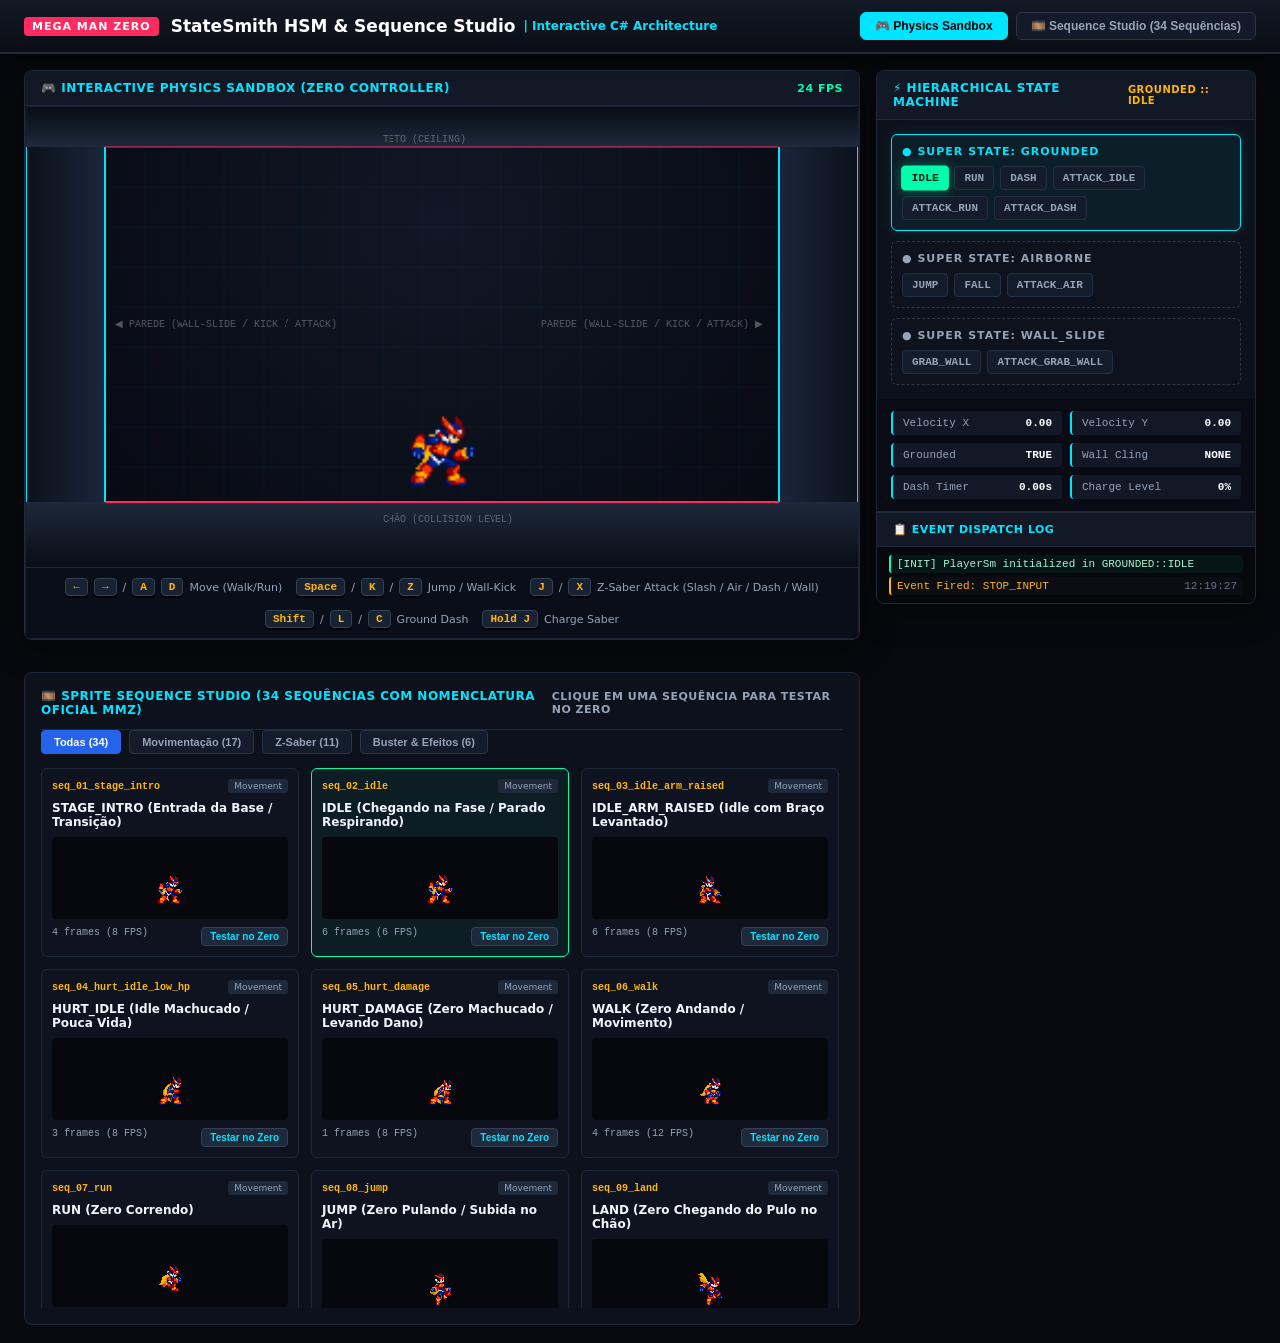
==== index.html @ 2606df0b "feat: setup mega man zero game engine with StateSmith and Docker" ====
<!DOCTYPE html>
<html lang="pt-BR">
<head>
  <meta charset="UTF-8">
  <meta name="viewport" content="width=device-width, initial-scale=1.0">
  <title>Mega Man Zero - HSM State Machine & Sequence Studio</title>
  <style>
    :root {
      --bg-dark: #07090e;
      --panel-bg: rgba(14, 18, 28, 0.95);
      --panel-border: #1e293b;
      --accent-red: #ff2a5f;
      --accent-green: #00ffaa;
      --accent-cyan: #00e5ff;
      --accent-gold: #ffb703;
      --text-main: #f1f5f9;
      --text-muted: #94a3b8;
    }

    * {
      box-sizing: border-box;
      margin: 0;
      padding: 0;
      user-select: none;
    }

    body {
      background: var(--bg-dark);
      color: var(--text-main);
      font-family: 'Segoe UI', system-ui, -apple-system, sans-serif;
      min-height: 100vh;
      display: flex;
      flex-direction: column;
      overflow-x: hidden;
    }

    /* Top Navigation Bar */
    header {
      background: linear-gradient(180deg, #131926 0%, #0a0d14 100%);
      border-bottom: 2px solid #1e293b;
      padding: 12px 24px;
      display: flex;
      justify-content: space-between;
      align-items: center;
      box-shadow: 0 4px 20px rgba(0, 0, 0, 0.6);
      position: sticky;
      top: 0;
      z-index: 100;
    }

    .logo-area {
      display: flex;
      align-items: center;
      gap: 12px;
    }

    .badge-tag {
      background: var(--accent-red);
      color: #fff;
      font-weight: 900;
      font-size: 11px;
      padding: 3px 8px;
      border-radius: 4px;
      letter-spacing: 1px;
      text-transform: uppercase;
    }

    h1 {
      font-size: 17px;
      font-weight: 700;
      color: #fff;
      display: flex;
      align-items: center;
      gap: 8px;
    }

    .sub-title {
      font-size: 12px;
      color: var(--accent-cyan);
    }

    /* Tab Controls */
    .tabs-nav {
      display: flex;
      gap: 8px;
    }

    .tab-btn {
      background: #141a29;
      border: 1px solid #283548;
      color: var(--text-muted);
      padding: 6px 14px;
      border-radius: 6px;
      font-size: 12px;
      font-weight: bold;
      cursor: pointer;
      transition: all 0.2s;
    }

    .tab-btn:hover {
      border-color: var(--accent-cyan);
      color: #fff;
    }

    .tab-btn.active {
      background: var(--accent-cyan);
      color: #000;
      border-color: var(--accent-cyan);
    }

    /* Main Container */
    .container {
      display: grid;
      grid-template-columns: 1fr 380px;
      gap: 16px;
      padding: 16px 24px;
      flex: 1;
      max-width: 1650px;
      margin: 0 auto;
      width: 100%;
    }

    @media (max-width: 1100px) {
      .container {
        grid-template-columns: 1fr;
      }
    }

    /* Panels */
    .panel {
      background: var(--panel-bg);
      border: 1px solid var(--panel-border);
      border-radius: 8px;
      display: flex;
      flex-direction: column;
      overflow: hidden;
      box-shadow: 0 8px 32px rgba(0,0,0,0.35);
    }

    .panel-header {
      background: rgba(22, 28, 44, 0.7);
      border-bottom: 1px solid var(--panel-border);
      padding: 10px 16px;
      font-size: 12px;
      font-weight: 800;
      color: var(--accent-cyan);
      display: flex;
      justify-content: space-between;
      align-items: center;
      text-transform: uppercase;
      letter-spacing: 0.5px;
    }

    /* Game Canvas */
    .canvas-wrapper {
      position: relative;
      background: #05070c;
      border-radius: 6px;
      overflow: hidden;
      border: 1px solid #1a2234;
      display: flex;
      flex-direction: column;
      align-items: center;
    }

    canvas#gameCanvas {
      width: 100%;
      height: 460px;
      background: radial-gradient(circle at 50% 25%, #111726 0%, #05070c 100%);
      image-rendering: pixelated;
      display: block;
      cursor: crosshair;
    }

    /* Controls Bar below canvas */
    .controls-legend {
      background: #0a0e18;
      border-top: 1px solid var(--panel-border);
      padding: 10px 16px;
      width: 100%;
      display: flex;
      flex-wrap: wrap;
      gap: 14px;
      justify-content: center;
      font-size: 11px;
    }

    .key-hint {
      display: flex;
      align-items: center;
      gap: 6px;
      color: var(--text-muted);
    }

    kbd {
      background: #192233;
      color: var(--accent-gold);
      border: 1px solid #334155;
      padding: 2px 7px;
      border-radius: 4px;
      font-family: monospace;
      font-weight: bold;
      font-size: 11px;
      box-shadow: 0 2px 0 #000;
    }

    /* State Machine Hierarchy Display */
    .hsm-tree {
      padding: 14px;
      display: flex;
      flex-direction: column;
      gap: 10px;
    }

    .super-state-box {
      border: 1px dashed #2d3748;
      border-radius: 6px;
      padding: 10px;
      background: rgba(15, 20, 32, 0.4);
      position: relative;
      transition: all 0.2s ease;
    }

    .super-state-box.active {
      border: 1px solid var(--accent-cyan);
      background: rgba(0, 229, 255, 0.06);
      box-shadow: 0 0 15px rgba(0, 229, 255, 0.12);
    }

    .super-state-title {
      font-size: 11px;
      font-weight: 800;
      color: var(--text-muted);
      letter-spacing: 1px;
      margin-bottom: 8px;
      display: flex;
      align-items: center;
      gap: 6px;
    }

    .super-state-box.active .super-state-title {
      color: var(--accent-cyan);
    }

    .sub-states-grid {
      display: flex;
      flex-wrap: wrap;
      gap: 6px;
    }

    .state-pill {
      background: #141c2b;
      border: 1px solid #233044;
      color: #94a3b8;
      padding: 5px 9px;
      border-radius: 4px;
      font-size: 11px;
      font-family: monospace;
      font-weight: bold;
      transition: all 0.15s ease;
      cursor: pointer;
    }

    .state-pill:hover {
      border-color: #3b82f6;
      color: #fff;
    }

    .state-pill.active {
      background: var(--accent-green);
      color: #032014;
      border-color: var(--accent-green);
      box-shadow: 0 0 10px rgba(0, 255, 170, 0.4);
      transform: scale(1.04);
    }

    /* Diagnostics & Stats */
    .stats-grid {
      display: grid;
      grid-template-columns: repeat(2, 1fr);
      gap: 8px;
      padding: 12px 14px;
      background: #090c14;
      border-bottom: 1px solid var(--panel-border);
      font-family: monospace;
      font-size: 11px;
    }

    .stat-item {
      display: flex;
      justify-content: space-between;
      background: #121826;
      padding: 6px 10px;
      border-radius: 4px;
      border-left: 2px solid var(--accent-cyan);
    }

    .stat-label {
      color: var(--text-muted);
    }

    .stat-val {
      color: #fff;
      font-weight: bold;
    }

    /* Event Dispatch Log */
    .event-log {
      flex: 1;
      height: 180px;
      overflow-y: auto;
      padding: 8px 12px;
      font-family: monospace;
      font-size: 11px;
      background: #06080e;
      display: flex;
      flex-direction: column-reverse;
      gap: 4px;
    }

    .log-entry {
      padding: 3px 6px;
      border-radius: 3px;
      background: rgba(255, 255, 255, 0.02);
      display: flex;
      justify-content: space-between;
    }

    .log-entry.event-fired {
      border-left: 2px solid var(--accent-gold);
      color: var(--accent-gold);
    }

    .log-entry.state-trans {
      border-left: 2px solid var(--accent-green);
      color: #a7f3d0;
      background: rgba(0, 255, 170, 0.05);
    }

    /* Sequence Studio Section */
    .sequence-studio {
      margin-top: 16px;
      background: var(--panel-bg);
      border: 1px solid var(--panel-border);
      border-radius: 8px;
      padding: 16px;
    }

    .studio-filter-bar {
      display: flex;
      gap: 8px;
      margin-bottom: 14px;
      flex-wrap: wrap;
    }

    .filter-btn {
      background: #141c2c;
      border: 1px solid #26354a;
      color: var(--text-muted);
      padding: 5px 12px;
      border-radius: 4px;
      font-size: 11px;
      cursor: pointer;
      font-weight: bold;
    }

    .filter-btn.active, .filter-btn:hover {
      background: #2563eb;
      color: #fff;
      border-color: #2563eb;
    }

    .sequences-grid {
      display: grid;
      grid-template-columns: repeat(auto-fill, minmax(250px, 1fr));
      gap: 12px;
      max-height: 540px;
      overflow-y: auto;
      padding-right: 4px;
    }

    .seq-card {
      background: #0e131f;
      border: 1px solid #1e283b;
      border-radius: 6px;
      padding: 10px;
      display: flex;
      flex-direction: column;
      gap: 8px;
      transition: all 0.2s;
      cursor: pointer;
    }

    .seq-card:hover {
      border-color: var(--accent-cyan);
      box-shadow: 0 4px 16px rgba(0, 229, 255, 0.15);
      transform: translateY(-2px);
    }

    .seq-card.active-preview {
      border-color: var(--accent-green);
      background: rgba(0, 255, 170, 0.05);
    }

    .seq-header {
      display: flex;
      justify-content: space-between;
      align-items: center;
    }

    .seq-id {
      font-family: monospace;
      font-size: 10px;
      color: var(--accent-gold);
      font-weight: bold;
    }

    .seq-cat {
      font-size: 9px;
      padding: 2px 6px;
      border-radius: 3px;
      background: #1e293b;
      color: var(--text-muted);
    }

    .seq-title {
      font-size: 12px;
      font-weight: bold;
      color: var(--text-main);
    }

    .seq-preview-row {
      display: flex;
      align-items: center;
      justify-content: center;
      background: #06080e;
      border-radius: 4px;
      padding: 6px;
      min-height: 80px;
    }

    .seq-preview-row img {
      image-rendering: pixelated;
      max-height: 70px;
      object-fit: contain;
    }

    .seq-footer {
      display: flex;
      justify-content: space-between;
      font-size: 10px;
      color: var(--text-muted);
      font-family: monospace;
    }

    .btn-test-seq {
      background: #1e293b;
      color: var(--accent-cyan);
      border: 1px solid #334155;
      padding: 3px 8px;
      border-radius: 4px;
      font-size: 10px;
      font-weight: bold;
      cursor: pointer;
      transition: all 0.15s;
    }

    .btn-test-seq:hover {
      background: var(--accent-cyan);
      color: #000;
    }
  </style>
</head>
<body>

  <!-- Top Navigation -->
  <header>
    <div class="logo-area">
      <span class="badge-tag">Mega Man Zero</span>
      <h1>StateSmith HSM & Sequence Studio <span class="sub-title">| Interactive C# Architecture</span></h1>
    </div>
    <div class="tabs-nav">
      <button class="tab-btn active" id="btnTabSandbox" onclick="switchView('sandbox')">🎮 Physics Sandbox</button>
      <button class="tab-btn" id="btnTabStudio" onclick="switchView('studio')">🎞️ Sequence Studio (34 Sequências)</button>
    </div>
  </header>

  <!-- Main Content Container -->
  <div class="container">

    <!-- Left Column: Interactive Sandbox & Visual Game Canvas -->
    <div style="display:flex; flex-direction:column; gap:16px;">
      
      <div class="panel" id="panelSandbox">
        <div class="panel-header">
          <span>🎮 Interactive Physics Sandbox (Zero Controller)</span>
          <span style="font-size:11px; color:var(--accent-green);" id="fpsDisplay">60 FPS</span>
        </div>

        <div class="canvas-wrapper">
          <canvas id="gameCanvas" width="840" height="460"></canvas>
          <div class="controls-legend">
            <div class="key-hint"><kbd>←</kbd> <kbd>→</kbd> / <kbd>A</kbd> <kbd>D</kbd> Move (Walk/Run)</div>
            <div class="key-hint"><kbd>Space</kbd> / <kbd>K</kbd> / <kbd>Z</kbd> Jump / Wall-Kick</div>
            <div class="key-hint"><kbd>J</kbd> / <kbd>X</kbd> Z-Saber Attack (Slash / Air / Dash / Wall)</div>
            <div class="key-hint"><kbd>Shift</kbd> / <kbd>L</kbd> / <kbd>C</kbd> Ground Dash</div>
            <div class="key-hint"><kbd>Hold J</kbd> Charge Saber</div>
          </div>
        </div>
      </div>

      <!-- Sequence Studio: Full catalog of all 34 extracted sequences -->
      <div class="sequence-studio" id="panelStudio">
        <div class="panel-header" style="background:none; padding:0 0 12px 0;">
          <span>🎞️ Sprite Sequence Studio (34 Sequências com Nomenclatura Oficial MMZ)</span>
          <span style="font-size:11px; color:var(--text-muted);">Clique em uma sequência para testar no Zero</span>
        </div>

        <!-- Category Filters -->
        <div class="studio-filter-bar">
          <button class="filter-btn active" onclick="filterSequences('all')">Todas (34)</button>
          <button class="filter-btn" onclick="filterSequences('Movement')">Movimentação (17)</button>
          <button class="filter-btn" onclick="filterSequences('Combat (Saber)')">Z-Saber (11)</button>
          <button class="filter-btn" onclick="filterSequences('Buster & Effects')">Buster & Efeitos (6)</button>
        </div>

        <!-- Sequences Grid -->
        <div class="sequences-grid" id="sequencesGrid">
          <!-- Populated by JavaScript -->
        </div>
      </div>

    </div>

    <!-- Right Column: State Machine Tree, Event Triggers & Diagnostics -->
    <div style="display:flex; flex-direction:column; gap:16px;">
      
      <!-- HSM Hierarchy Viewer -->
      <div class="panel">
        <div class="panel-header">
          <span>⚡ Hierarchical State Machine</span>
          <span style="font-size:10px; color:var(--accent-gold);" id="currentStateTag">GROUNDED :: IDLE</span>
        </div>

        <div class="hsm-tree">

          <!-- GROUNDED Super State -->
          <div class="super-state-box active" id="super_GROUNDED">
            <div class="super-state-title">
              <span>● SUPER STATE: GROUNDED</span>
            </div>
            <div class="sub-states-grid">
              <div class="state-pill active" id="state_IDLE">IDLE</div>
              <div class="state-pill" id="state_RUN">RUN</div>
              <div class="state-pill" id="state_DASH">DASH</div>
              <div class="state-pill" id="state_ATTACK_IDLE">ATTACK_IDLE</div>
              <div class="state-pill" id="state_ATTACK_RUN">ATTACK_RUN</div>
              <div class="state-pill" id="state_ATTACK_DASH">ATTACK_DASH</div>
            </div>
          </div>

          <!-- AIRBORNE Super State -->
          <div class="super-state-box" id="super_AIRBORNE">
            <div class="super-state-title">
              <span>● SUPER STATE: AIRBORNE</span>
            </div>
            <div class="sub-states-grid">
              <div class="state-pill" id="state_JUMP">JUMP</div>
              <div class="state-pill" id="state_FALL">FALL</div>
              <div class="state-pill" id="state_ATTACK_AIR">ATTACK_AIR</div>
            </div>
          </div>

          <!-- WALL_SLIDE Super State -->
          <div class="super-state-box" id="super_WALL_SLIDE">
            <div class="super-state-title">
              <span>● SUPER STATE: WALL_SLIDE</span>
            </div>
            <div class="sub-states-grid">
              <div class="state-pill" id="state_GRAB_WALL">GRAB_WALL</div>
              <div class="state-pill" id="state_ATTACK_GRAB_WALL">ATTACK_GRAB_WALL</div>
            </div>
          </div>

        </div>

        <!-- Real-time Variables / Stats -->
        <div class="stats-grid">
          <div class="stat-item">
            <span class="stat-label">Velocity X</span>
            <span class="stat-val" id="stat_vx">0.00</span>
          </div>
          <div class="stat-item">
            <span class="stat-label">Velocity Y</span>
            <span class="stat-val" id="stat_vy">0.00</span>
          </div>
          <div class="stat-item">
            <span class="stat-label">Grounded</span>
            <span class="stat-val" id="stat_ground">TRUE</span>
          </div>
          <div class="stat-item">
            <span class="stat-label">Wall Cling</span>
            <span class="stat-val" id="stat_wall">NONE</span>
          </div>
          <div class="stat-item">
            <span class="stat-label">Dash Timer</span>
            <span class="stat-val" id="stat_dash">0.0s</span>
          </div>
          <div class="stat-item">
            <span class="stat-label">Charge Level</span>
            <span class="stat-val" id="stat_charge">0%</span>
          </div>
        </div>

        <!-- Event Log -->
        <div class="panel-header" style="border-top:1px solid var(--panel-border); font-size:11px;">
          <span>📋 Event Dispatch Log</span>
        </div>
        <div class="event-log" id="eventLog">
          <div class="log-entry state-trans"><span>[INIT] PlayerSm initialized in GROUNDED::IDLE</span></div>
        </div>

      </div>

    </div>

  </div>

  <script>
    /* =========================================================================
       Master Animation Catalog
       ========================================================================= */
    const SPRITE_CATALOG = [
      {"id": "seq_01_stage_intro", "cat": "Movement", "label": "STAGE_INTRO (Entrada da Base / Transição)", "fps": 8, "loop": false, "gif": "sprites_extracted/seq_01_stage_intro/animation.gif", "frames": ["sprites_extracted/seq_01_stage_intro/frame_00.png", "sprites_extracted/seq_01_stage_intro/frame_01.png", "sprites_extracted/seq_01_stage_intro/frame_02.png", "sprites_extracted/seq_01_stage_intro/frame_03.png"]},
      {"id": "seq_02_idle", "cat": "Movement", "label": "IDLE (Chegando na Fase / Parado Respirando)", "fps": 6, "loop": true, "gif": "sprites_extracted/seq_02_idle/animation.gif", "frames": ["sprites_extracted/seq_02_idle/frame_00.png", "sprites_extracted/seq_02_idle/frame_01.png", "sprites_extracted/seq_02_idle/frame_02.png", "sprites_extracted/seq_02_idle/frame_03.png", "sprites_extracted/seq_02_idle/frame_04.png", "sprites_extracted/seq_02_idle/frame_05.png"]},
      {"id": "seq_03_idle_arm_raised", "cat": "Movement", "label": "IDLE_ARM_RAISED (Idle com Braço Levantado)", "fps": 8, "loop": true, "gif": "sprites_extracted/seq_03_idle_arm_raised/animation.gif", "frames": ["sprites_extracted/seq_03_idle_arm_raised/frame_00.png", "sprites_extracted/seq_03_idle_arm_raised/frame_01.png", "sprites_extracted/seq_03_idle_arm_raised/frame_02.png", "sprites_extracted/seq_03_idle_arm_raised/frame_03.png", "sprites_extracted/seq_03_idle_arm_raised/frame_04.png", "sprites_extracted/seq_03_idle_arm_raised/frame_05.png"]},
      {"id": "seq_04_hurt_idle_low_hp", "cat": "Movement", "label": "HURT_IDLE (Idle Machucado / Pouca Vida)", "fps": 8, "loop": true, "gif": "sprites_extracted/seq_04_hurt_idle_low_hp/animation.gif", "frames": ["sprites_extracted/seq_04_hurt_idle_low_hp/frame_00.png", "sprites_extracted/seq_04_hurt_idle_low_hp/frame_01.png", "sprites_extracted/seq_04_hurt_idle_low_hp/frame_02.png"]},
      {"id": "seq_05_hurt_damage", "cat": "Movement", "label": "HURT_DAMAGE (Zero Machucado / Levando Dano)", "fps": 8, "loop": false, "gif": "sprites_extracted/seq_05_hurt_damage/animation.gif", "frames": ["sprites_extracted/seq_05_hurt_damage/frame_00.png"]},
      {"id": "seq_06_walk", "cat": "Movement", "label": "WALK (Zero Andando / Movimento)", "fps": 12, "loop": true, "gif": "sprites_extracted/seq_06_walk/animation.gif", "frames": ["sprites_extracted/seq_06_walk/frame_00.png", "sprites_extracted/seq_06_walk/frame_01.png", "sprites_extracted/seq_06_walk/frame_02.png", "sprites_extracted/seq_06_walk/frame_03.png"]},
      {"id": "seq_07_run", "cat": "Movement", "label": "RUN (Zero Correndo)", "fps": 14, "loop": true, "gif": "sprites_extracted/seq_07_run/animation.gif", "frames": ["sprites_extracted/seq_07_run/frame_00.png", "sprites_extracted/seq_07_run/frame_01.png", "sprites_extracted/seq_07_run/frame_02.png", "sprites_extracted/seq_07_run/frame_03.png", "sprites_extracted/seq_07_run/frame_04.png"]},
      {"id": "seq_08_jump", "cat": "Movement", "label": "JUMP (Zero Pulando / Subida no Ar)", "fps": 10, "loop": false, "gif": "sprites_extracted/seq_08_jump/animation.gif", "frames": ["sprites_extracted/seq_08_jump/frame_00.png", "sprites_extracted/seq_08_jump/frame_01.png", "sprites_extracted/seq_08_jump/frame_02.png", "sprites_extracted/seq_08_jump/frame_03.png", "sprites_extracted/seq_08_jump/frame_04.png"]},
      {"id": "seq_09_land", "cat": "Movement", "label": "LAND (Zero Chegando do Pulo no Chão)", "fps": 12, "loop": false, "gif": "sprites_extracted/seq_09_land/animation.gif", "frames": ["sprites_extracted/seq_09_land/frame_00.png", "sprites_extracted/seq_09_land/frame_01.png", "sprites_extracted/seq_09_land/frame_02.png", "sprites_extracted/seq_09_land/frame_03.png", "sprites_extracted/seq_09_land/frame_04.png", "sprites_extracted/seq_09_land/frame_05.png"]},
      {"id": "seq_10_jump_somersault", "cat": "Movement", "label": "JUMP_SOMERSAULT (Pulo Agachando no Final)", "fps": 10, "loop": false, "gif": "sprites_extracted/seq_10_jump_somersault/animation.gif", "frames": ["sprites_extracted/seq_10_jump_somersault/frame_00.png", "sprites_extracted/seq_10_jump_somersault/frame_01.png", "sprites_extracted/seq_10_jump_somersault/frame_02.png", "sprites_extracted/seq_10_jump_somersault/frame_03.png", "sprites_extracted/seq_10_jump_somersault/frame_04.png"]},
      {"id": "seq_11_dash", "cat": "Movement", "label": "DASH (Arrancada / Dash Terrestre)", "fps": 16, "loop": true, "gif": "sprites_extracted/seq_11_dash/animation.gif", "frames": ["sprites_extracted/seq_11_dash/frame_00.png", "sprites_extracted/seq_11_dash/frame_01.png", "sprites_extracted/seq_11_dash/frame_02.png", "sprites_extracted/seq_11_dash/frame_03.png", "sprites_extracted/seq_11_dash/frame_04.png"]},
      {"id": "seq_12_wall_grab_slide", "cat": "Movement", "label": "WALL_GRAB_SLIDE (Deslizando na Parede)", "fps": 10, "loop": true, "gif": "sprites_extracted/seq_12_wall_grab_slide/animation.gif", "frames": ["sprites_extracted/seq_12_wall_grab_slide/frame_00.png", "sprites_extracted/seq_12_wall_grab_slide/frame_01.png", "sprites_extracted/seq_12_wall_grab_slide/frame_02.png", "sprites_extracted/seq_12_wall_grab_slide/frame_03.png", "sprites_extracted/seq_12_wall_grab_slide/frame_04.png"]},
      {"id": "seq_13_wall_slide_floor_contact", "cat": "Movement", "label": "WALL_CONTACT_FLOOR (Fim do Deslize Tocando Chão)", "fps": 10, "loop": false, "gif": "sprites_extracted/seq_13_wall_slide_floor_contact/animation.gif", "frames": ["sprites_extracted/seq_13_wall_slide_floor_contact/frame_00.png", "sprites_extracted/seq_13_wall_slide_floor_contact/frame_01.png", "sprites_extracted/seq_13_wall_slide_floor_contact/frame_02.png"]},
      {"id": "seq_14_wall_kick_jump", "cat": "Movement", "label": "WALL_KICK_JUMP (Pulo Saindo da Parede)", "fps": 12, "loop": false, "gif": "sprites_extracted/seq_14_wall_kick_jump/animation.gif", "frames": ["sprites_extracted/seq_14_wall_kick_jump/frame_00.png", "sprites_extracted/seq_14_wall_kick_jump/frame_01.png", "sprites_extracted/seq_14_wall_kick_jump/frame_02.png", "sprites_extracted/seq_14_wall_kick_jump/frame_03.png", "sprites_extracted/seq_14_wall_kick_jump/frame_04.png"]},
      {"id": "seq_15_ladder_climb", "cat": "Movement", "label": "LADDER_CLIMB (Subindo Escada / Idle Escada)", "fps": 10, "loop": true, "gif": "sprites_extracted/seq_15_ladder_climb/animation.gif", "frames": ["sprites_extracted/seq_15_ladder_climb/frame_00.png", "sprites_extracted/seq_15_ladder_climb/frame_01.png", "sprites_extracted/seq_15_ladder_climb/frame_02.png", "sprites_extracted/seq_15_ladder_climb/frame_03.png", "sprites_extracted/seq_15_ladder_climb/frame_04.png", "sprites_extracted/seq_15_ladder_climb/frame_05.png", "sprites_extracted/seq_15_ladder_climb/frame_06.png", "sprites_extracted/seq_15_ladder_climb/frame_07.png", "sprites_extracted/seq_15_ladder_climb/frame_08.png"]},
      {"id": "seq_16_hang_ceiling_one_hand", "cat": "Movement", "label": "HANG_CEILING (Pendurado por uma das Mãos)", "fps": 10, "loop": true, "gif": "sprites_extracted/seq_16_hang_ceiling_one_hand/animation.gif", "frames": ["sprites_extracted/seq_16_hang_ceiling_one_hand/frame_00.png", "sprites_extracted/seq_16_hang_ceiling_one_hand/frame_01.png", "sprites_extracted/seq_16_hang_ceiling_one_hand/frame_02.png", "sprites_extracted/seq_16_hang_ceiling_one_hand/frame_03.png"]},

      {"id": "seq_17_saber_slash_1", "cat": "Combat (Saber)", "label": "SABER_SLASH_1 (Golpe Simples de Sabre 1)", "fps": 16, "loop": false, "gif": "sprites_extracted/seq_17_saber_slash_1/animation.gif", "frames": ["sprites_extracted/seq_17_saber_slash_1/frame_00.png", "sprites_extracted/seq_17_saber_slash_1/frame_01.png", "sprites_extracted/seq_17_saber_slash_1/frame_02.png", "sprites_extracted/seq_17_saber_slash_1/frame_03.png"]},
      {"id": "seq_18_saber_slash_2", "cat": "Combat (Saber)", "label": "SABER_SLASH_2 (Golpe Simples de Sabre 2)", "fps": 16, "loop": false, "gif": "sprites_extracted/seq_18_saber_slash_2/animation.gif", "frames": ["sprites_extracted/seq_18_saber_slash_2/frame_00.png", "sprites_extracted/seq_18_saber_slash_2/frame_01.png", "sprites_extracted/seq_18_saber_slash_2/frame_02.png", "sprites_extracted/seq_18_saber_slash_2/frame_03.png", "sprites_extracted/seq_18_saber_slash_2/frame_04.png"]},
      {"id": "seq_19_saber_slash_moving_step", "cat": "Combat (Saber)", "label": "SABER_SLASH_STEP (Golpe de Sabre Avançando)", "fps": 18, "loop": false, "gif": "sprites_extracted/seq_19_saber_slash_moving_step/animation.gif", "frames": ["sprites_extracted/seq_19_saber_slash_moving_step/frame_00.png", "sprites_extracted/seq_19_saber_slash_moving_step/frame_01.png", "sprites_extracted/seq_19_saber_slash_moving_step/frame_02.png", "sprites_extracted/seq_19_saber_slash_moving_step/frame_03.png", "sprites_extracted/seq_19_saber_slash_moving_step/frame_04.png", "sprites_extracted/seq_19_saber_slash_moving_step/frame_05.png", "sprites_extracted/seq_19_saber_slash_moving_step/frame_06.png", "sprites_extracted/seq_19_saber_slash_moving_step/frame_07.png"]},
      {"id": "seq_20_saber_slash_heavy", "cat": "Combat (Saber)", "label": "SABER_SLASH_HEAVY (Slash Comum em Pé)", "fps": 16, "loop": false, "gif": "sprites_extracted/seq_20_saber_slash_heavy/animation.gif", "frames": ["sprites_extracted/seq_20_saber_slash_heavy/frame_00.png", "sprites_extracted/seq_20_saber_slash_heavy/frame_01.png", "sprites_extracted/seq_20_saber_slash_heavy/frame_02.png", "sprites_extracted/seq_20_saber_slash_heavy/frame_03.png", "sprites_extracted/seq_20_saber_slash_heavy/frame_04.png", "sprites_extracted/seq_20_saber_slash_heavy/frame_05.png"]},
      {"id": "seq_21_saber_slash_link", "cat": "Combat (Saber)", "label": "SABER_SLASH_LINK (Slash de Concatenação)", "fps": 16, "loop": false, "gif": "sprites_extracted/seq_21_saber_slash_link/animation.gif", "frames": ["sprites_extracted/seq_21_saber_slash_link/frame_00.png", "sprites_extracted/seq_21_saber_slash_link/frame_01.png", "sprites_extracted/seq_21_saber_slash_link/frame_02.png", "sprites_extracted/seq_21_saber_slash_link/frame_03.png", "sprites_extracted/seq_21_saber_slash_link/frame_04.png"]},
      {"id": "seq_22_run_forward", "cat": "Movement", "label": "RUN_FORWARD (Apenas Correndo Frente)", "fps": 14, "loop": true, "gif": "sprites_extracted/seq_22_run_forward/animation.gif", "frames": ["sprites_extracted/seq_22_run_forward/frame_00.png", "sprites_extracted/seq_22_run_forward/frame_01.png", "sprites_extracted/seq_22_run_forward/frame_02.png", "sprites_extracted/seq_22_run_forward/frame_03.png", "sprites_extracted/seq_22_run_forward/frame_04.png", "sprites_extracted/seq_22_run_forward/frame_05.png", "sprites_extracted/seq_22_run_forward/frame_06.png", "sprites_extracted/seq_22_run_forward/frame_07.png"]},
      {"id": "seq_23_run_arm_raised", "cat": "Movement", "label": "RUN_ARM_RAISED (Correndo com Braço Levantado)", "fps": 14, "loop": true, "gif": "sprites_extracted/seq_23_run_arm_raised/animation.gif", "frames": ["sprites_extracted/seq_23_run_arm_raised/frame_00.png", "sprites_extracted/seq_23_run_arm_raised/frame_01.png", "sprites_extracted/seq_23_run_arm_raised/frame_02.png", "sprites_extracted/seq_23_run_arm_raised/frame_03.png", "sprites_extracted/seq_23_run_arm_raised/frame_04.png", "sprites_extracted/seq_23_run_arm_raised/frame_05.png", "sprites_extracted/seq_23_run_arm_raised/frame_06.png", "sprites_extracted/seq_23_run_arm_raised/frame_07.png"]},
      {"id": "seq_24_saber_blade_fx", "cat": "Combat (Saber)", "label": "SABER_BLADE_FX (Lâmina / Efeito do Sabre)", "fps": 16, "loop": false, "gif": "sprites_extracted/seq_24_saber_blade_fx/animation.gif", "frames": ["sprites_extracted/seq_24_saber_blade_fx/frame_00.png", "sprites_extracted/seq_24_saber_blade_fx/frame_01.png", "sprites_extracted/seq_24_saber_blade_fx/frame_02.png", "sprites_extracted/seq_24_saber_blade_fx/frame_03.png", "sprites_extracted/seq_24_saber_blade_fx/frame_04.png"]},
      {"id": "seq_25_attack_walk_slash", "cat": "Combat (Saber)", "label": "ATTACK_WALK_SLASH (Ataque Simples Andando)", "fps": 16, "loop": false, "gif": "sprites_extracted/seq_25_attack_walk_slash/animation.gif", "frames": ["sprites_extracted/seq_25_attack_walk_slash/frame_00.png", "sprites_extracted/seq_25_attack_walk_slash/frame_01.png", "sprites_extracted/seq_25_attack_walk_slash/frame_02.png", "sprites_extracted/seq_25_attack_walk_slash/frame_03.png", "sprites_extracted/seq_25_attack_walk_slash/frame_04.png", "sprites_extracted/seq_25_attack_walk_slash/frame_05.png", "sprites_extracted/seq_25_attack_walk_slash/frame_06.png"]},
      {"id": "seq_26_attack_air_jump_slash", "cat": "Combat (Saber)", "label": "ATTACK_AIR_SLASH (Ataque no Ar / Pular e Atacar)", "fps": 16, "loop": false, "gif": "sprites_extracted/seq_26_attack_air_jump_slash/animation.gif", "frames": ["sprites_extracted/seq_26_attack_air_jump_slash/frame_00.png", "sprites_extracted/seq_26_attack_air_jump_slash/frame_01.png", "sprites_extracted/seq_26_attack_air_jump_slash/frame_02.png", "sprites_extracted/seq_26_attack_air_jump_slash/frame_03.png", "sprites_extracted/seq_26_attack_air_jump_slash/frame_04.png", "sprites_extracted/seq_26_attack_air_jump_slash/frame_05.png", "sprites_extracted/seq_26_attack_air_jump_slash/frame_06.png", "sprites_extracted/seq_26_attack_air_jump_slash/frame_07.png", "sprites_extracted/seq_26_attack_air_jump_slash/frame_08.png"]},
      {"id": "seq_27_attack_dash_slash", "cat": "Combat (Saber)", "label": "ATTACK_DASH_SLASH (Ataque ao dar Dash / Dash Slash)", "fps": 16, "loop": false, "gif": "sprites_extracted/seq_27_attack_dash_slash/animation.gif", "frames": ["sprites_extracted/seq_27_attack_dash_slash/frame_00.png", "sprites_extracted/seq_27_attack_dash_slash/frame_01.png", "sprites_extracted/seq_27_attack_dash_slash/frame_02.png", "sprites_extracted/seq_27_attack_dash_slash/frame_03.png", "sprites_extracted/seq_27_attack_dash_slash/frame_04.png", "sprites_extracted/seq_27_attack_dash_slash/frame_05.png", "sprites_extracted/seq_27_attack_dash_slash/frame_06.png"]},
      {"id": "seq_28_hang_charge_slash", "cat": "Combat (Saber)", "label": "HANG_CHARGE_SLASH (Pendurado Soltando Slash Carregado)", "fps": 18, "loop": false, "gif": "sprites_extracted/seq_28_hang_charge_slash/animation.gif", "frames": ["sprites_extracted/seq_28_hang_charge_slash/frame_00.png", "sprites_extracted/seq_28_hang_charge_slash/frame_01.png", "sprites_extracted/seq_28_hang_charge_slash/frame_02.png", "sprites_extracted/seq_28_hang_charge_slash/frame_03.png", "sprites_extracted/seq_28_hang_charge_slash/frame_04.png", "sprites_extracted/seq_28_hang_charge_slash/frame_05.png", "sprites_extracted/seq_28_hang_charge_slash/frame_06.png", "sprites_extracted/seq_28_hang_charge_slash/frame_07.png", "sprites_extracted/seq_28_hang_charge_slash/frame_08.png"]},

      {"id": "seq_29_buster_shoot_stand", "cat": "Buster & Effects", "label": "BUSTER_SHOOT_STAND (Disparando Buster Parado)", "fps": 12, "loop": false, "gif": "sprites_extracted/seq_29_buster_shoot_stand/animation.gif", "frames": ["sprites_extracted/seq_29_buster_shoot_stand/frame_00.png", "sprites_extracted/seq_29_buster_shoot_stand/frame_01.png", "sprites_extracted/seq_29_buster_shoot_stand/frame_02.png"]},
      {"id": "seq_30_buster_shoot_rapid", "cat": "Buster & Effects", "label": "BUSTER_SHOOT_RAPID (Disparo Buster Rápido Parado)", "fps": 12, "loop": false, "gif": "sprites_extracted/seq_30_buster_shoot_rapid/animation.gif", "frames": ["sprites_extracted/seq_30_buster_shoot_rapid/frame_00.png", "sprites_extracted/seq_30_buster_shoot_rapid/frame_01.png", "sprites_extracted/seq_30_buster_shoot_rapid/frame_02.png"]},
      {"id": "seq_31_buster_charge_and_shoot", "cat": "Buster & Effects", "label": "BUSTER_CHARGE_SHOOT (Carregando Tiro e Disparando)", "fps": 14, "loop": false, "gif": "sprites_extracted/seq_31_buster_charge_and_shoot/animation.gif", "frames": ["sprites_extracted/seq_31_buster_charge_and_shoot/frame_00.png", "sprites_extracted/seq_31_buster_charge_and_shoot/frame_01.png", "sprites_extracted/seq_31_buster_charge_and_shoot/frame_02.png", "sprites_extracted/seq_31_buster_charge_and_shoot/frame_03.png", "sprites_extracted/seq_31_buster_charge_and_shoot/frame_04.png"]},
      {"id": "seq_32_buster_shoot_aim", "cat": "Buster & Effects", "label": "BUSTER_SHOOT_AIM (Disparando Buster Mirando)", "fps": 12, "loop": false, "gif": "sprites_extracted/seq_32_buster_shoot_aim/animation.gif", "frames": ["sprites_extracted/seq_32_buster_shoot_aim/frame_00.png", "sprites_extracted/seq_32_buster_shoot_aim/frame_01.png", "sprites_extracted/seq_32_buster_shoot_aim/frame_02.png", "sprites_extracted/seq_32_buster_shoot_aim/frame_03.png", "sprites_extracted/seq_32_buster_shoot_aim/frame_04.png"]},
      {"id": "seq_33_run_and_shoot_buster", "cat": "Buster & Effects", "label": "RUN_AND_SHOOT (Correndo e Atirando com Buster)", "fps": 14, "loop": true, "gif": "sprites_extracted/seq_33_run_and_shoot_buster/animation.gif", "frames": ["sprites_extracted/seq_33_run_and_shoot_buster/frame_00.png", "sprites_extracted/seq_33_run_and_shoot_buster/frame_01.png", "sprites_extracted/seq_33_run_and_shoot_buster/frame_02.png", "sprites_extracted/seq_33_run_and_shoot_buster/frame_03.png", "sprites_extracted/seq_33_run_and_shoot_buster/frame_04.png", "sprites_extracted/seq_33_run_and_shoot_buster/frame_05.png", "sprites_extracted/seq_33_run_and_shoot_buster/frame_06.png", "sprites_extracted/seq_33_run_and_shoot_buster/frame_07.png"]},
      {"id": "seq_34_run_aim_buster", "cat": "Buster & Effects", "label": "RUN_AIM_BUSTER (Correndo com Buster Apontado)", "fps": 14, "loop": true, "gif": "sprites_extracted/seq_34_run_aim_buster/animation.gif", "frames": ["sprites_extracted/seq_34_run_aim_buster/frame_00.png", "sprites_extracted/seq_34_run_aim_buster/frame_01.png", "sprites_extracted/seq_34_run_aim_buster/frame_02.png", "sprites_extracted/seq_34_run_aim_buster/frame_03.png", "sprites_extracted/seq_34_run_aim_buster/frame_04.png", "sprites_extracted/seq_34_run_aim_buster/frame_05.png", "sprites_extracted/seq_34_run_aim_buster/frame_06.png", "sprites_extracted/seq_34_run_aim_buster/frame_07.png"]}
    ];

    // Preload loaded frame images
    const loadedImages = {};
    function preloadAllImages() {
      SPRITE_CATALOG.forEach(seq => {
        seq.frames.forEach(path => {
          if (!loadedImages[path]) {
            const imgObj = new Image();
            imgObj.src = path;
            loadedImages[path] = imgObj;
          }
        });
      });
    }
    preloadAllImages();

    // Mapping State Machine States to Sequences (100% Accurate)
    const STATE_ANIM_MAP = {
      'IDLE': 'seq_02_idle',
      'RUN': 'seq_07_run',
      'DASH': 'seq_11_dash',
      'JUMP': 'seq_08_jump',
      'FALL': 'seq_10_jump_somersault',
      'GRAB_WALL': 'seq_12_wall_grab_slide',
      'ATTACK_IDLE': 'seq_17_saber_slash_1',
      'ATTACK_RUN': 'seq_25_attack_walk_slash',
      'ATTACK_DASH': 'seq_27_attack_dash_slash',
      'ATTACK_AIR': 'seq_26_attack_air_jump_slash',
      'ATTACK_GRAB_WALL': 'seq_18_saber_slash_2'
    };

    /* =========================================================================
       Arena / World Constants
       ========================================================================= */
    const ARENA = {
      GROUND_Y: 380,       // Floor Y position (player feet)
      CEILING_Y: 40,       // Ceiling Y position (top boundary)
      LEFT_WALL_X: 80,     // Left wall inner edge
      RIGHT_WALL_X: 760,   // Right wall inner edge
      CANVAS_W: 840,
      CANVAS_H: 460,
    };

    /* =========================================================================
       Physics Tuning Constants (Mega Man Zero feel)
       ========================================================================= */
    const PHYS = {
      // Movement
      RUN_SPEED: 5.2,
      DASH_SPEED: 10.0,
      DASH_DURATION: 0.35,

      // Jump & Gravity
      JUMP_VY: -13.0,
      GRAVITY: 28.0,
      MAX_FALL_SPEED: 14.0,
      WALL_KICK_VX: 7.0,
      WALL_KICK_VY: -13.0,

      // Air control
      AIR_ACCEL: 0.45,
      AIR_MAX_SPEED: 5.2,
      AIR_DRAG: 0.94,

      // Wall slide
      WALL_SLIDE_GRAVITY: 7.0,
      WALL_SLIDE_MAX_SPEED: 2.8,

      // Attack movement (keep momentum while attacking)
      ATTACK_RUN_SPEED: 3.5,

      // Sprite rendering
      SPRITE_SCALE: 2.2,   // Scale factor for 80x80 sprite frames
    };

    /* =========================================================================
       StateSmith Hierarchical State Machine (JS Engine Implementation)
       ========================================================================= */
    class PlayerSm {
      constructor(actor) {
        this.actor = actor;
        this.state = 'IDLE';
        this.superState = 'GROUNDED';
      }

      start() {
        this.transitionTo('GROUNDED', 'IDLE');
      }

      transitionTo(superState, subState) {
        if (this.state === subState && this.superState === superState) return;
        
        const oldState = this.state;
        const oldSuper = this.superState;

        // Dash Jump tracking
        if ((oldState === 'DASH' || oldState === 'ATTACK_DASH') && subState === 'JUMP') {
          this.actor.isDashJumping = true;
        } else if (superState === 'GROUNDED' || superState === 'WALL_SLIDE') {
          this.actor.isDashJumping = false;
        }

        // Exit actions
        this.exitState(oldState, subState);

        this.superState = superState;
        this.state = subState;

        // Enter actions
        this.enterState(subState);

        logEvent(`[HSM] [${oldSuper}::${oldState}] ➔ [${superState}::${subState}]`, 'state-trans');
        updateHsmUi(superState, subState);
      }

      enterState(state) {
        switch (state) {
          case 'ATTACK_1':
            this.actor.currentSeqId = 'seq_17_saber_slash_1';
            this.actor.animFrame = 0;
            this.actor.animTimer = 0;
            this.actor.attackFinishedDispatched = false;
            break;
          case 'ATTACK_2':
            this.actor.currentSeqId = 'seq_18_saber_slash_2';
            this.actor.animFrame = 0;
            this.actor.animTimer = 0;
            this.actor.attackFinishedDispatched = false;
            break;
          case 'ATTACK_3':
            this.actor.currentSeqId = 'seq_21_saber_slash_link';
            this.actor.animFrame = 0;
            this.actor.animTimer = 0;
            this.actor.attackFinishedDispatched = false;
            break;
          case 'CHARGE_SLASH':
            this.actor.currentSeqId = 'seq_20_saber_slash_heavy';
            this.actor.animFrame = 0;
            this.actor.animTimer = 0;
            this.actor.attackFinishedDispatched = false;
            break;
          default:
            this.actor.animTimer = 0;
            this.actor.animFrame = 0;
            this.actor.attackFinishedDispatched = false;

            const mappedSeqId = STATE_ANIM_MAP[state] || 'seq_02_idle';
            this.actor.playSequence(mappedSeqId);
        }

        switch (state) {
          case 'DASH':
            this.actor.dashTimer = PHYS.DASH_DURATION;
            this.actor.createDashDust();
            break;
          case 'ATTACK_DASH':
            if (this.actor.dashTimer <= 0) this.actor.dashTimer = PHYS.DASH_DURATION;
            break;
          case 'JUMP':
            // Física agora é tratada diretamente no JUMP_PRESS
            break;
          case 'GRAB_WALL':
            this.actor.vy = 0;
            break;
          case 'ATTACK_GRAB_WALL':
            this.actor.vy = 0;
            break;
        }
      }

      exitState(oldState, newState) {
        if ((oldState === 'DASH' || oldState === 'ATTACK_DASH') && (newState !== 'DASH' && newState !== 'ATTACK_DASH')) {
          this.actor.dashTimer = 0;
        }
      }

      dispatchEvent(event) {
        logEvent(`Event Fired: ${event}`, 'event-fired');

        switch (this.superState) {

          /* ------------------- GROUNDED ------------------- */
          case 'GROUNDED':
            if (event === 'FALL') {
              if (this.state.startsWith('ATTACK_') || this.state === 'CHARGE_SLASH') {
                this.transitionTo('AIRBORNE', 'ATTACK_AIR');
              } else {
                this.transitionTo('AIRBORNE', 'FALL');
              }
              return;
            }
            if (event === 'JUMP_PRESS') {
              const isDashHeld = keys['ShiftLeft'] || keys['ShiftRight'] || keys['KeyC'] || keys['KeyL'];
              if (isDashHeld || this.state === 'DASH' || this.state === 'ATTACK_DASH') {
                this.actor.isDashJumping = true;
              }

              // Applica a física do pulo imediatamente
              this.actor.vy = PHYS.JUMP_VY;
              this.actor.isGrounded = false;
              if (this.actor.isDashJumping) {
                this.actor.vx = this.actor.facing * PHYS.DASH_SPEED;
              }

              if (this.state.startsWith('ATTACK_') || this.state === 'CHARGE_SLASH') {
                this.transitionTo('AIRBORNE', 'ATTACK_AIR');
              } else {
                this.transitionTo('AIRBORNE', 'JUMP');
              }
              return;
            }

            switch (this.state) {
              case 'IDLE':
                if (event === 'MOVE_INPUT') this.transitionTo('GROUNDED', 'RUN');
                else if (event === 'DASH_PRESS') this.transitionTo('GROUNDED', 'DASH');
                else if (event === 'ATTACK_PRESS') this.transitionTo('GROUNDED', 'ATTACK_1');
                else if (event === 'CHARGE_RELEASE') this.transitionTo('GROUNDED', 'CHARGE_SLASH');
                break;

              case 'RUN':
                if (event === 'STOP_INPUT') this.transitionTo('GROUNDED', 'IDLE');
                else if (event === 'DASH_PRESS') this.transitionTo('GROUNDED', 'DASH');
                else if (event === 'ATTACK_PRESS') this.transitionTo('GROUNDED', 'ATTACK_RUN');
                else if (event === 'CHARGE_RELEASE') this.transitionTo('GROUNDED', 'CHARGE_SLASH');
                break;

              case 'DASH':
                if (event === 'DASH_FINISHED') {
                  this.transitionTo('GROUNDED', Math.abs(this.actor.inputX) > 0.1 ? 'RUN' : 'IDLE');
                }
                else if (event === 'ATTACK_PRESS') {
                  this.transitionTo('GROUNDED', 'ATTACK_DASH');
                }
                break;

              case 'ATTACK_1':
              case 'ATTACK_2':
              case 'ATTACK_3':
                if (event === 'ATTACK_FINISHED') {
                  this.transitionTo('GROUNDED', Math.abs(this.actor.inputX) > 0.1 ? 'RUN' : 'IDLE');
                } else if (event === 'ATTACK_PRESS') {
                  if (this.state === 'ATTACK_1') this.transitionTo('GROUNDED', 'ATTACK_2');
                  else if (this.state === 'ATTACK_2') this.transitionTo('GROUNDED', 'ATTACK_3');
                }
                break;
                
              case 'CHARGE_SLASH':
                if (event === 'ATTACK_FINISHED') {
                  this.transitionTo('GROUNDED', Math.abs(this.actor.inputX) > 0.1 ? 'RUN' : 'IDLE');
                }
                break;

              case 'ATTACK_RUN':
                if (event === 'ATTACK_FINISHED') {
                  this.transitionTo('GROUNDED', Math.abs(this.actor.inputX) > 0.1 ? 'RUN' : 'IDLE');
                }
                break;

              case 'ATTACK_DASH':
                if (event === 'ATTACK_FINISHED') {
                  this.transitionTo('GROUNDED', Math.abs(this.actor.inputX) > 0.1 ? 'RUN' : 'IDLE');
                }
                break;
            }
            break;

          /* ------------------- AIRBORNE ------------------- */
          case 'AIRBORNE':
            // Super-state level transitions
            if (event === 'LANDED') {
              this.transitionTo('GROUNDED', Math.abs(this.actor.inputX) > 0.1 ? 'RUN' : 'IDLE');
              return;
            }
            if (event === 'WALL_TOUCH') {
              this.transitionTo('WALL_SLIDE', 'GRAB_WALL');
              return;
            }

            switch (this.state) {
              case 'JUMP':
                if (event === 'ATTACK_PRESS') this.transitionTo('AIRBORNE', 'ATTACK_AIR');
                else if (event === 'APEX_REACHED') this.transitionTo('AIRBORNE', 'FALL');
                else if (event === 'DASH_PRESS') {
                  // Input Leniency (Grace Period): Se apertar Dash logo depois do pulo, converte pra Dash Jump
                  if (this.actor.vy < PHYS.JUMP_VY + 3.0 && !this.actor.isDashJumping) {
                    this.actor.isDashJumping = true;
                    this.actor.vx = this.actor.facing * PHYS.DASH_SPEED;
                    this.actor.createDashDust(); // Feedback visual
                  }
                }
                break;

              case 'FALL':
                if (event === 'ATTACK_PRESS') this.transitionTo('AIRBORNE', 'ATTACK_AIR');
                break;

              case 'ATTACK_AIR':
                if (event === 'ATTACK_FINISHED') {
                  this.transitionTo('AIRBORNE', this.actor.vy < 0 ? 'JUMP' : 'FALL');
                } else if (event === 'DASH_PRESS') {
                  // Leniency também vale se você atacou no exato instante do pulo
                  if (this.actor.vy < PHYS.JUMP_VY + 3.0 && !this.actor.isDashJumping) {
                    this.actor.isDashJumping = true;
                    this.actor.vx = this.actor.facing * PHYS.DASH_SPEED;
                  }
                }
                break;
            }
            break;

          /* ------------------- WALL_SLIDE ------------------- */
          case 'WALL_SLIDE':
            if (event === 'LANDED') {
              this.transitionTo('GROUNDED', 'IDLE');
              return;
            }
            if (event === 'WALL_DETACH') {
              this.transitionTo('AIRBORNE', 'FALL');
              return;
            }
            if (event === 'JUMP_PRESS') {
              // Wall Kick Jump: Impulse up & away from wall!
              // Check if dash is held for a Dash Wall Jump
              const isDashHeld = keys['ShiftLeft'] || keys['ShiftRight'] || keys['KeyC'] || keys['KeyL'];
              
              if (isDashHeld) {
                this.actor.isDashJumping = true; // Activa a física do Dash Jump no ar
              }
              
              const jumpVx = this.actor.isDashJumping ? PHYS.DASH_SPEED : PHYS.WALL_KICK_VX;
              this.actor.vx = (this.actor.wallSide === 'left') ? jumpVx : -jumpVx;
              this.actor.vy = PHYS.WALL_KICK_VY;
              this.actor.facing = (this.actor.wallSide === 'left') ? 1 : -1;
              
              if (this.state === 'ATTACK_GRAB_WALL') {
                this.transitionTo('AIRBORNE', 'ATTACK_AIR');
              } else {
                this.transitionTo('AIRBORNE', 'JUMP');
              }
              return;
            }

            switch (this.state) {
              case 'GRAB_WALL':
                if (event === 'ATTACK_PRESS') {
                  this.transitionTo('WALL_SLIDE', 'ATTACK_GRAB_WALL');
                }
                break;
              case 'ATTACK_GRAB_WALL':
                if (event === 'ATTACK_FINISHED') {
                  this.transitionTo('WALL_SLIDE', 'GRAB_WALL');
                }
                break;
            }
            break;
        }
      }
    }

    /* =========================================================================
       Player Physics & Actor Entity
       ========================================================================= */
    class PlayerActor {
      constructor() {
        this.x = 420;
        this.y = ARENA.GROUND_Y;
        this.vx = 0;
        this.vy = 0;
        this.facing = 1;
        this.isGrounded = true;
        this.wallSide = null;
        this.dashTimer = 0;
        this.chargeTime = 0;
        this.attackFinishedDispatched = false;

        this.currentSeqId = 'seq_02_idle';
        this.animFrame = 0;
        this.animTimer = 0;
        this.chargeTime = 0;
        
        // Combo & Buster state
        this.comboCount = 0;
        this.attackBuffered = false;
        this.isChargeRelease = false;
        this.busterTimer = 0;
        this.busterShotCount = 0;
        
        this.facing = 1;
        this.sm = new PlayerSm(this);
        this.sm.start();

        this.particles = [];
      }

      playSequence(seqId) {
        if (this.currentSeqId !== seqId) {
          this.currentSeqId = seqId;
          this.animFrame = 0;
          this.animTimer = 0;
          this.attackFinishedDispatched = false;
        }
      }

      isAttackState() {
        return this.sm.state.startsWith('ATTACK_') || this.sm.state === 'CHARGE_SLASH';
      }

      createDashDust() {
        for (let i = 0; i < 8; i++) {
          this.particles.push({
            x: this.x - this.facing * 18,
            y: this.y + 16 + (Math.random() * 6 - 3),
            vx: -this.facing * (Math.random() * 3 + 1),
            vy: Math.random() * -1.5,
            size: Math.random() * 4 + 2,
            alpha: 1,
            color: '#00e5ff'
          });
        }
      }

      createWallSparks() {
        if (Math.random() < 0.4) {
          this.particles.push({
            x: (this.wallSide === 'left') ? this.x - 14 : this.x + 14,
            y: this.y + 8,
            vx: (this.wallSide === 'left' ? 1 : -1) * (Math.random() * 2 + 1),
            vy: Math.random() * -2 - 1,
            size: 3,
            alpha: 1,
            color: '#ffb703'
          });
        }
      }

      createLandDust() {
        for (let i = 0; i < 5; i++) {
          this.particles.push({
            x: this.x + (Math.random() * 20 - 10),
            y: ARENA.GROUND_Y + 14,
            vx: (Math.random() - 0.5) * 4,
            vy: Math.random() * -2,
            size: Math.random() * 3 + 1,
            alpha: 0.8,
            color: '#94a3b8'
          });
        }
      }

      update(dt) {
        // --- Charge tracking ---
        if (keys['KeyJ'] || keys['KeyX']) {
          this.chargeTime += dt;
        } else {
          this.chargeTime = 0;
        }

        const isDashing = this.sm.state === 'DASH' || this.sm.state === 'ATTACK_DASH';
        const isWallSliding = this.sm.superState === 'WALL_SLIDE';

        // =====================================================
        // HORIZONTAL MOVEMENT per super-state
        // =====================================================
        if (isDashing) {
          // --- DASH: Fixed speed in facing direction ---
          this.dashTimer -= dt;
          this.vx = this.facing * PHYS.DASH_SPEED;
          if (Math.random() < 0.5) this.createDashDust();
          if (this.dashTimer <= 0) {
            this.sm.dispatchEvent('DASH_FINISHED');
          }
        } else if (this.sm.superState === 'GROUNDED') {
          // --- GROUNDED: Direct velocity from input ---
          if (this.sm.state === 'ATTACK_RUN') {
            // Keep moving while slashing, but slower
            this.vx = this.inputX * PHYS.ATTACK_RUN_SPEED;
          } else if (this.sm.state === 'ATTACK_IDLE') {
            // Stand still during idle attack
            this.vx = 0;
          } else {
            if (Math.abs(this.inputX) > 0.1) {
              this.vx = this.inputX * PHYS.RUN_SPEED;
              this.facing = this.inputX > 0 ? 1 : -1;
            } else {
              this.vx = 0;
            }
          }
        } else if (this.sm.superState === 'AIRBORNE') {
          // --- AIRBORNE: Smooth air control with acceleration ---
          const maxAirSpeed = this.isDashJumping ? PHYS.DASH_SPEED : PHYS.AIR_MAX_SPEED;
          
          if (Math.abs(this.inputX) > 0.1) {
            this.vx += this.inputX * PHYS.AIR_ACCEL;
            this.vx = Math.max(-maxAirSpeed, Math.min(maxAirSpeed, this.vx));
            this.facing = this.inputX > 0 ? 1 : -1;
          } else {
            this.vx *= PHYS.AIR_DRAG;
          }
          // Apply gravity
          this.vy += PHYS.GRAVITY * dt;
          if (this.vy > PHYS.MAX_FALL_SPEED) this.vy = PHYS.MAX_FALL_SPEED;

          // Apex detection: JUMP → FALL when vy crosses zero
          if (this.sm.state === 'JUMP' && this.vy >= 0) {
            this.sm.dispatchEvent('APEX_REACHED');
          }
        } else if (isWallSliding) {
          // --- WALL_SLIDE: Slow slide down ---
          this.vy += PHYS.WALL_SLIDE_GRAVITY * dt;
          if (this.vy > PHYS.WALL_SLIDE_MAX_SPEED) this.vy = PHYS.WALL_SLIDE_MAX_SPEED;
          this.createWallSparks();
          // Face away from wall (visual: Zero looks outward from wall)
          this.facing = (this.wallSide === 'left') ? 1 : -1;

          // *** FIX: WALL DETACH when pressing AWAY from the wall ***
          if (this.wallSide === 'left' && this.inputX > 0.1) {
            this.wallSide = null;
            this.sm.dispatchEvent('WALL_DETACH');
          } else if (this.wallSide === 'right' && this.inputX < -0.1) {
            this.wallSide = null;
            this.sm.dispatchEvent('WALL_DETACH');
          }
        }

        // =====================================================
        // POSITION UPDATE (framerate-independent via dt * 60)
        // Velocities are tuned for 60fps, so we scale by (dt * 60) 
        // to maintain consistent speed across refresh rates.
        // =====================================================
        const dtScale = dt * 60;
        this.x += this.vx * dtScale;
        this.y += this.vy * dtScale;

        // =====================================================
        // COLLISION DETECTION
        // =====================================================

        // --- FLOOR collision ---
        if (this.y >= ARENA.GROUND_Y) {
          this.y = ARENA.GROUND_Y;
          if (this.vy > 2) this.createLandDust(); // Dust only for meaningful falls
          this.vy = 0;
          if (!this.isGrounded) {
            this.isGrounded = true;
            this.wallSide = null;
            this.sm.dispatchEvent('LANDED');
          }
        } else {
          if (this.isGrounded && this.sm.superState === 'GROUNDED') {
            // Player walked off an edge → transition to FALL
            this.isGrounded = false;
            this.sm.dispatchEvent('FALL');
          }
          this.isGrounded = false;
        }

        // --- CEILING collision ---
        if (this.y <= ARENA.CEILING_Y) {
          this.y = ARENA.CEILING_Y;
          if (this.vy < 0) this.vy = 0; // Stop upward momentum, start falling
        }

        // --- WALL collision & wall grab ---
        if (this.x <= ARENA.LEFT_WALL_X) {
          this.x = ARENA.LEFT_WALL_X;
          // Wall touch: grab wall if airborne and moving toward wall
          if (!this.isGrounded && this.sm.superState === 'AIRBORNE' && this.inputX < -0.1) {
            if (this.wallSide !== 'left') {
              this.wallSide = 'left';
              this.vx = 0;
              this.sm.dispatchEvent('WALL_TOUCH');
            }
          }
        } else if (this.x >= ARENA.RIGHT_WALL_X) {
          this.x = ARENA.RIGHT_WALL_X;
          // Wall touch: grab wall if airborne and moving toward wall
          if (!this.isGrounded && this.sm.superState === 'AIRBORNE' && this.inputX > 0.1) {
            if (this.wallSide !== 'right') {
              this.wallSide = 'right';
              this.vx = 0;
              this.sm.dispatchEvent('WALL_TOUCH');
            }
          }
        } else {
          // Player left the wall zone (e.g., after wall kick)
          if (this.wallSide !== null && this.sm.superState === 'WALL_SLIDE') {
            this.wallSide = null;
            this.sm.dispatchEvent('WALL_DETACH');
          } else if (this.wallSide !== null) {
            this.wallSide = null;
          }
        }

        // =====================================================
        // ANIMATION FRAME ADVANCING (ONE-SHOT SAFE DISPATCH)
        // =====================================================
        const seq = SPRITE_CATALOG.find(s => s.id === this.currentSeqId) || SPRITE_CATALOG[1];
        this.animTimer += dt;
        const frameDuration = 1 / seq.fps;

        if (this.animTimer >= frameDuration) {
          this.animTimer -= frameDuration;
          if (this.animFrame < seq.frames.length - 1) {
            this.animFrame++;
          } else {
            if (seq.loop) {
              this.animFrame = 0;
            } else {
              // Frame reached end: dispatch ATTACK_FINISHED ONCE if in an attack state
              if (this.isAttackState() && !this.attackFinishedDispatched) {
                this.attackFinishedDispatched = true;
                this.sm.dispatchEvent('ATTACK_FINISHED');
              }
            }
          }
        }

        // =====================================================
        // PARTICLE UPDATE
        // =====================================================
        for (let i = this.particles.length - 1; i >= 0; i--) {
          const p = this.particles[i];
          p.x += p.vx;
          p.y += p.vy;
          p.alpha -= dt * 2.5;
          if (p.alpha <= 0) {
            this.particles.splice(i, 1);
          }
        }
      }

      draw(ctx) {
        // --- Charge Aura ---
        if (this.chargeTime > 0.3) {
          ctx.save();
          ctx.beginPath();
          const chargeLevel = Math.min(1.0, (this.chargeTime - 0.3) / 1.2);
          ctx.arc(this.x, this.y, 26 + Math.sin(Date.now() * 0.02) * 5, 0, Math.PI * 2);
          ctx.fillStyle = chargeLevel > 0.8 ? 'rgba(255, 42, 95, 0.35)' : 'rgba(0, 229, 255, 0.3)';
          ctx.shadowColor = chargeLevel > 0.8 ? '#ff2a5f' : '#00e5ff';
          ctx.shadowBlur = 18;
          ctx.fill();
          ctx.restore();
        }

        // --- Buster Timer ---
        if (this.busterTimer > 0) {
          this.busterTimer -= dt;
        }

        // --- Sprite Rendering ---
        let renderSeqId = this.currentSeqId;

        // Buster Override Logic
        if (this.busterTimer > 0) {
          if (renderSeqId === 'seq_02_idle' || renderSeqId === 'seq_03_idle_arm_raised') {
            renderSeqId = this.chargeTime > 1.2 ? 'seq_31_buster_charge_and_shoot' : 'seq_29_buster_shoot_stand';
          } else if (renderSeqId === 'seq_07_run') {
            renderSeqId = 'seq_33_run_and_shoot_buster';
          } else if (renderSeqId === 'seq_08_jump' || renderSeqId === 'seq_10_jump_somersault') {
            renderSeqId = 'seq_29_buster_shoot_stand'; // (Air shoot uses similar frame in our catalog)
          }
        }

        const seq = SPRITE_CATALOG.find(s => s.id === renderSeqId) || SPRITE_CATALOG[1];
        const frameIndex = Math.min(this.animFrame, seq.frames.length - 1);
        const framePath = seq.frames[frameIndex];
        const imgObj = loadedImages[framePath];

        if (imgObj && imgObj.complete && imgObj.naturalWidth > 0) {
          ctx.save();
          ctx.translate(this.x, this.y);

          // Use natural image dimensions × scale factor
          // Sprites are 80x80 frames, centered. We draw them at SPRITE_SCALE
          // with the anchor point at the character's feet (bottom center).
          const sw = imgObj.naturalWidth;
          const sh = imgObj.naturalHeight;
          const scale = PHYS.SPRITE_SCALE;

          ctx.scale(this.facing * scale, scale);
          // Draw with bottom-center anchor: offset by half-width left, full height up
          ctx.drawImage(imgObj, -sw / 2, -sh + 10, sw, sh);
          ctx.restore();
        } else {
          // Fallback: colored rectangle
          ctx.fillStyle = '#ff2a5f';
          ctx.fillRect(this.x - 16, this.y - 48, 32, 52);
        }

        // --- Particles ---
        for (const p of this.particles) {
          ctx.save();
          ctx.globalAlpha = p.alpha;
          ctx.fillStyle = p.color;
          ctx.shadowColor = p.color;
          ctx.shadowBlur = 6;
          ctx.fillRect(p.x, p.y, p.size, p.size);
          ctx.restore();
        }
      }
    }

    /* =========================================================================
       Main Game Loop & Input Event Handling
       ========================================================================= */
    const canvas = document.getElementById('gameCanvas');
    const ctx = canvas.getContext('2d');
    const player = new PlayerActor();

    const keys = {};
    window.addEventListener('keydown', (e) => {
      if (['Space', 'ArrowUp', 'ArrowDown', 'ArrowLeft', 'ArrowRight'].includes(e.code)) {
        e.preventDefault();
      }

      if (keys[e.code]) return;
      keys[e.code] = true;

      if (e.code === 'Space' || e.code === 'KeyK' || e.code === 'KeyZ') {
        player.sm.dispatchEvent('JUMP_PRESS');
      }
      if (e.code === 'ShiftLeft' || e.code === 'ShiftRight' || e.code === 'KeyL' || e.code === 'KeyC') {
        player.sm.dispatchEvent('DASH_PRESS');
      }
      if (e.code === 'KeyJ' || e.code === 'KeyX') {
        // Attack Press
        player.sm.dispatchEvent('ATTACK_PRESS');
      }
      if (e.code === 'KeyF' || e.code === 'KeyV') {
        // Buster Press (Sub-weapon)
        player.busterTimer = 0.4; // 400ms override animation
        player.busterShotCount++;
        // Emit bullet particle
        player.particles.push({
          x: player.x + player.facing * 25,
          y: player.y - 25,
          vx: player.facing * 15,
          vy: 0,
          alpha: 1,
          size: 6,
          color: '#ffff00'
        });
      }
    });

    window.addEventListener('keyup', (e) => {
      if (['Space', 'ArrowUp', 'ArrowDown', 'ArrowLeft', 'ArrowRight'].includes(e.code)) {
        e.preventDefault();
      }
      keys[e.code] = false;

      // Charge Slash Release
      if (e.code === 'KeyJ' || e.code === 'KeyX') {
        if (player.chargeTime >= 1.2) {
           player.isChargeRelease = true;
           player.sm.dispatchEvent('CHARGE_RELEASE'); // Dispara o evento que você criou no drawio!
        }
        player.chargeTime = 0;
      }
    });

    function handleContinuousInput() {
      let move = 0;
      if (keys['ArrowLeft'] || keys['KeyA']) move -= 1;
      if (keys['ArrowRight'] || keys['KeyD']) move += 1;

      if (move !== player.inputX) {
        player.inputX = move;
        if (move !== 0) {
          player.sm.dispatchEvent('MOVE_INPUT');
        } else {
          player.sm.dispatchEvent('STOP_INPUT');
        }
      }
    }

    let lastTime = performance.now();
    let frameCount = 0;
    let fpsTime = 0;

    function gameLoop(now) {
      const dt = Math.min((now - lastTime) / 1000, 0.1);
      lastTime = now;

      frameCount++;
      fpsTime += dt;
      if (fpsTime >= 1.0) {
        document.getElementById('fpsDisplay').innerText = `${frameCount} FPS`;
        frameCount = 0;
        fpsTime = 0;
      }

      handleContinuousInput();
      player.update(dt);

      ctx.clearRect(0, 0, canvas.width, canvas.height);
      drawArena(ctx);
      player.draw(ctx);
      updateStatsUi();

      requestAnimationFrame(gameLoop);
    }

    function drawArena(ctx) {
      // Grid
      ctx.strokeStyle = 'rgba(0, 229, 255, 0.04)';
      ctx.lineWidth = 1;
      for (let x = 0; x < canvas.width; x += 40) {
        ctx.beginPath();
        ctx.moveTo(x, 0);
        ctx.lineTo(x, canvas.height);
        ctx.stroke();
      }
      for (let y = 0; y < canvas.height; y += 40) {
        ctx.beginPath();
        ctx.moveTo(0, y);
        ctx.lineTo(canvas.width, y);
        ctx.stroke();
      }

      // Left Wall
      const gradLeft = ctx.createLinearGradient(0, 0, ARENA.LEFT_WALL_X, 0);
      gradLeft.addColorStop(0, '#0c111a');
      gradLeft.addColorStop(1, '#1b253c');
      ctx.fillStyle = gradLeft;
      ctx.fillRect(0, 0, ARENA.LEFT_WALL_X, canvas.height);
      ctx.strokeStyle = '#00e5ff';
      ctx.lineWidth = 2;
      ctx.strokeRect(0, 0, ARENA.LEFT_WALL_X, canvas.height);

      // Right Wall
      const gradRight = ctx.createLinearGradient(ARENA.RIGHT_WALL_X, 0, ARENA.CANVAS_W, 0);
      gradRight.addColorStop(0, '#1b253c');
      gradRight.addColorStop(1, '#0c111a');
      ctx.fillStyle = gradRight;
      ctx.fillRect(ARENA.RIGHT_WALL_X, 0, ARENA.CANVAS_W - ARENA.RIGHT_WALL_X, canvas.height);
      ctx.strokeStyle = '#00e5ff';
      ctx.strokeRect(ARENA.RIGHT_WALL_X, 0, ARENA.CANVAS_W - ARENA.RIGHT_WALL_X, canvas.height);

      // Ceiling
      const gradCeiling = ctx.createLinearGradient(0, 0, 0, ARENA.CEILING_Y);
      gradCeiling.addColorStop(0, '#090d16');
      gradCeiling.addColorStop(1, '#1e293b');
      ctx.fillStyle = gradCeiling;
      ctx.fillRect(0, 0, canvas.width, ARENA.CEILING_Y);
      ctx.strokeStyle = '#ff2a5f';
      ctx.lineWidth = 1;
      ctx.beginPath();
      ctx.moveTo(ARENA.LEFT_WALL_X, ARENA.CEILING_Y);
      ctx.lineTo(ARENA.RIGHT_WALL_X, ARENA.CEILING_Y);
      ctx.stroke();

      // Floor
      const gradFloor = ctx.createLinearGradient(0, ARENA.GROUND_Y + 15, 0, ARENA.CANVAS_H);
      gradFloor.addColorStop(0, '#1e293b');
      gradFloor.addColorStop(1, '#090d16');
      ctx.fillStyle = gradFloor;
      ctx.fillRect(0, ARENA.GROUND_Y + 15, canvas.width, ARENA.CANVAS_H - ARENA.GROUND_Y - 15);
      ctx.strokeStyle = '#ff2a5f';
      ctx.lineWidth = 2;
      ctx.beginPath();
      ctx.moveTo(ARENA.LEFT_WALL_X, ARENA.GROUND_Y + 15);
      ctx.lineTo(ARENA.RIGHT_WALL_X, ARENA.GROUND_Y + 15);
      ctx.stroke();

      // Labels
      ctx.fillStyle = 'rgba(255,255,255,0.3)';
      ctx.font = '10px monospace';
      ctx.fillText('◀ PAREDE (WALL-SLIDE / KICK / ATTACK)', 90, 220);
      ctx.fillText('PAREDE (WALL-SLIDE / KICK / ATTACK) ▶', 520, 220);
      ctx.fillText('CHÃO (COLLISION LEVEL)', 360, ARENA.GROUND_Y + 35);
      ctx.fillText('TETO (CEILING)', 360, ARENA.CEILING_Y - 5);
    }

    /* =========================================================================
       UI Diagnostics & Logger
       ========================================================================= */
    function updateHsmUi(superState, subState) {
      document.getElementById('currentStateTag').innerText = `${superState} :: ${subState}`;

      ['GROUNDED', 'AIRBORNE', 'WALL_SLIDE'].forEach(s => {
        const el = document.getElementById(`super_${s}`);
        if (el) el.classList.toggle('active', s === superState);
      });

      const allPills = document.querySelectorAll('.state-pill');
      allPills.forEach(p => {
        p.classList.toggle('active', p.id === `state_${subState}`);
      });
    }

    function updateStatsUi() {
      document.getElementById('stat_vx').innerText = player.vx.toFixed(2);
      document.getElementById('stat_vy').innerText = player.vy.toFixed(2);
      document.getElementById('stat_ground').innerText = player.isGrounded ? 'TRUE' : 'FALSE';
      document.getElementById('stat_wall').innerText = player.wallSide ? player.wallSide.toUpperCase() : 'NONE';
      document.getElementById('stat_dash').innerText = `${Math.max(0, player.dashTimer).toFixed(2)}s`;
      document.getElementById('stat_charge').innerText = `${Math.min(100, (player.chargeTime / 1.5 * 100)).toFixed(0)}%`;
    }

    function logEvent(msg, type = '') {
      const log = document.getElementById('eventLog');
      const entry = document.createElement('div');
      entry.className = `log-entry ${type}`;
      const time = new Date().toLocaleTimeString().split(' ')[0];
      entry.innerHTML = `<span>${msg}</span><span style="color:#64748b;">${time}</span>`;
      log.prepend(entry);

      while (log.children.length > 30) {
        log.removeChild(log.lastChild);
      }
    }

    /* =========================================================================
       Populate Sequence Studio
       ========================================================================= */
    let currentFilter = 'all';

    function renderSequenceStudio() {
      const grid = document.getElementById('sequencesGrid');
      grid.innerHTML = '';

      const filtered = SPRITE_CATALOG.filter(s => {
        if (currentFilter === 'all') return true;
        return s.cat === currentFilter;
      });

      filtered.forEach(seq => {
        const card = document.createElement('div');
        card.className = `seq-card ${player.currentSeqId === seq.id ? 'active-preview' : ''}`;
        card.id = `card_${seq.id}`;

        card.innerHTML = `
          <div class="seq-header">
            <span class="seq-id">${seq.id}</span>
            <span class="seq-cat">${seq.cat}</span>
          </div>
          <div class="seq-title">${seq.label}</div>
          <div class="seq-preview-row">
            <img src="${seq.gif}" alt="${seq.label}" />
          </div>
          <div class="seq-footer">
            <span>${seq.frames.length} frames (${seq.fps} FPS)</span>
            <button class="btn-test-seq" onclick="testSequence('${seq.id}', event)">Testar no Zero</button>
          </div>
        `;

        card.onclick = () => testSequence(seq.id);
        grid.appendChild(card);
      });
    }

    function testSequence(seqId, e) {
      if (e) e.stopPropagation();
      player.playSequence(seqId);
      logEvent(`Testando sequência: ${seqId}`, 'state-trans');

      document.querySelectorAll('.seq-card').forEach(c => c.classList.remove('active-preview'));
      const activeCard = document.getElementById(`card_${seqId}`);
      if (activeCard) activeCard.classList.add('active-preview');
    }

    function filterSequences(cat) {
      currentFilter = cat;
      document.querySelectorAll('.filter-btn').forEach(b => {
        b.classList.toggle('active', b.innerText.includes(cat) || (cat === 'all' && b.innerText.includes('Todas')));
      });
      renderSequenceStudio();
    }

    function switchView(tab) {
      document.getElementById('btnTabSandbox').classList.toggle('active', tab === 'sandbox');
      document.getElementById('btnTabStudio').classList.toggle('active', tab === 'studio');

      if (tab === 'sandbox') {
        document.getElementById('panelSandbox').scrollIntoView({ behavior: 'smooth' });
      } else {
        document.getElementById('panelStudio').scrollIntoView({ behavior: 'smooth' });
      }
    }

    renderSequenceStudio();
    requestAnimationFrame(gameLoop);
  </script>
</body>
</html>
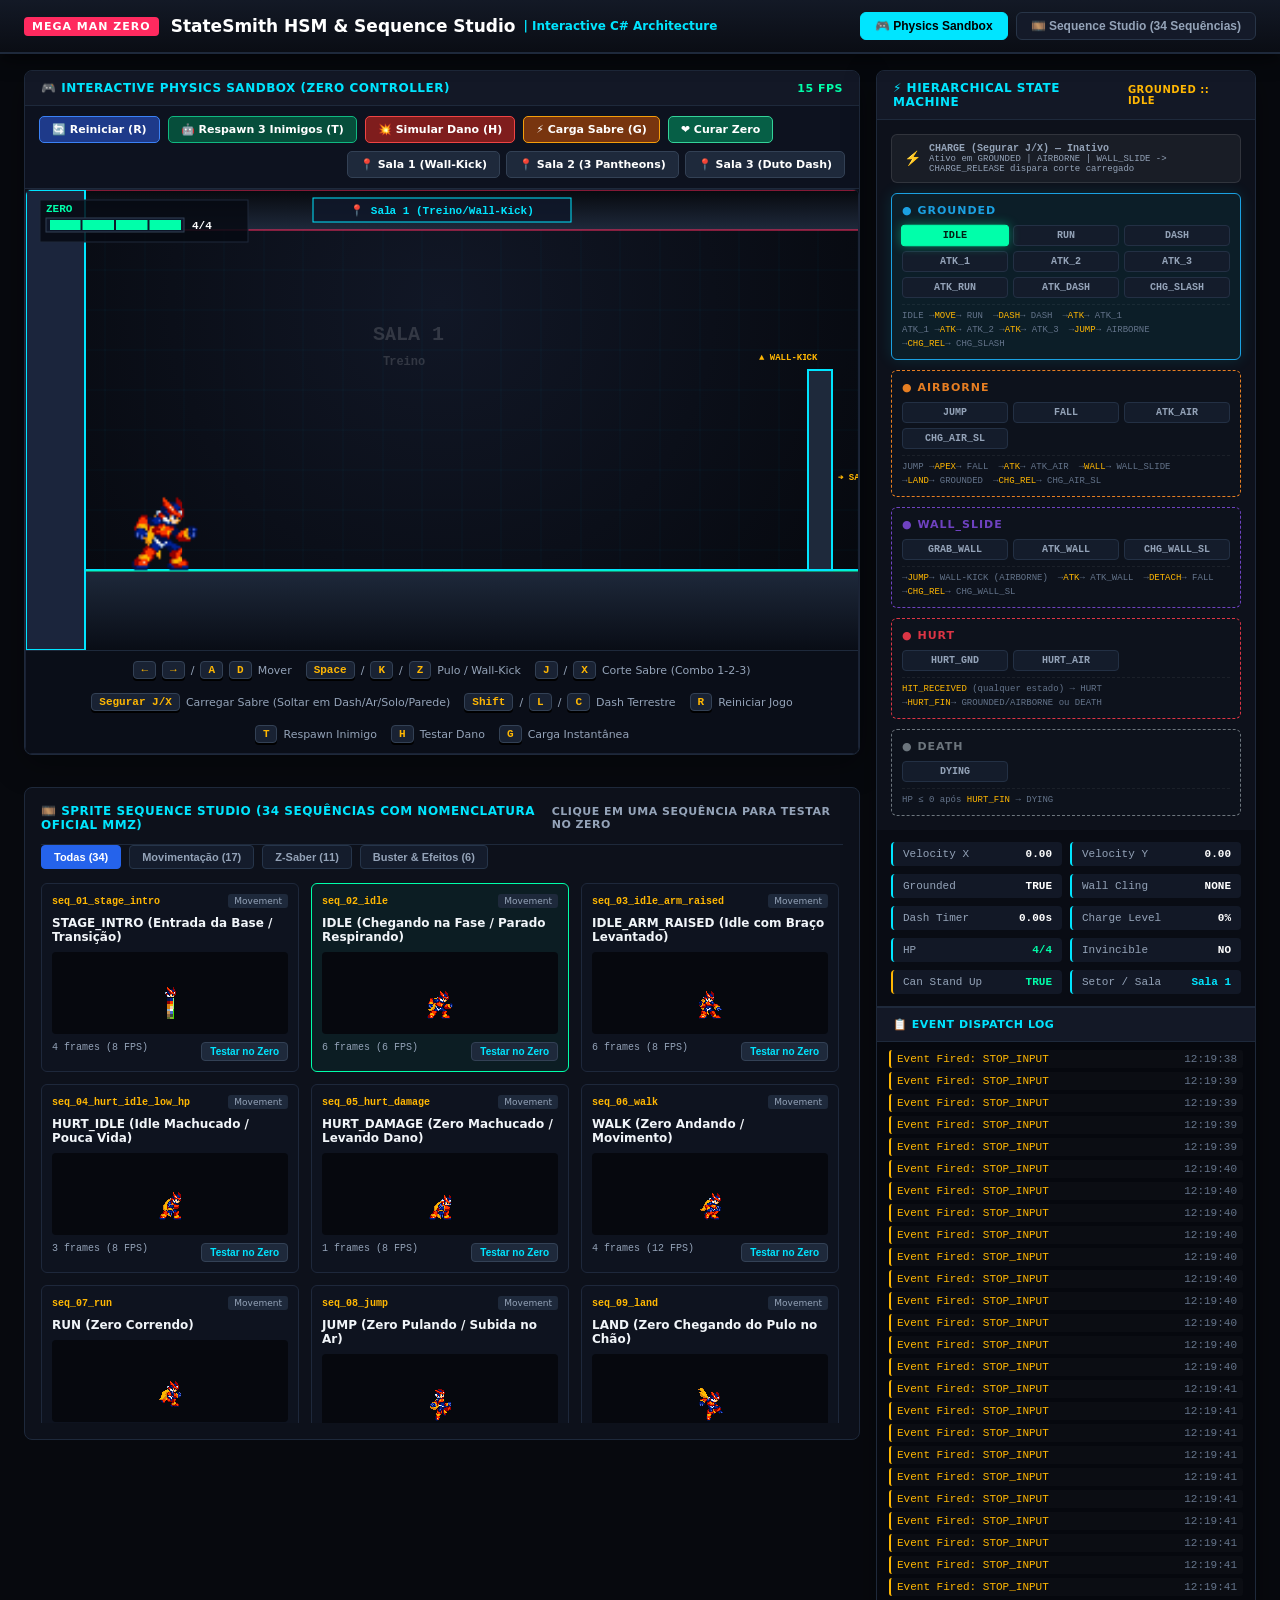
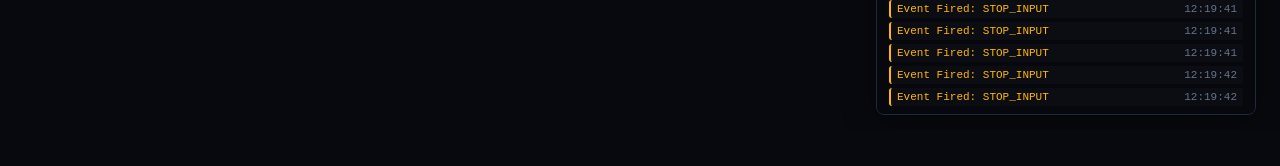
==== commit f0066f13: "feat: omega" ====
--- a/index.html
+++ b/index.html
@@ -3,9 +3,9 @@
 <head>
   <meta charset="UTF-8">
   <meta name="viewport" content="width=device-width, initial-scale=1.0">
-  <title>Mega Man Zero - HSM State Machine & Sequence Studio</title>
+  <title>StateSmith HSM & Sequence Studio | Mega Man Zero Sandbox</title>
   <style>
-    :root {
+:root {
       --bg-dark: #07090e;
       --panel-bg: rgba(14, 18, 28, 0.95);
       --panel-border: #1e293b;
@@ -151,6 +151,86 @@
       letter-spacing: 0.5px;
     }
 
+    /* Sandbox Action Toolbar */
+    .sandbox-toolbar {
+      display: flex;
+      flex-wrap: wrap;
+      gap: 8px;
+      padding: 10px 14px;
+      background: #0d121f;
+      border-bottom: 1px solid var(--panel-border);
+      align-items: center;
+    }
+
+    .action-btn {
+      display: inline-flex;
+      align-items: center;
+      gap: 6px;
+      padding: 6px 12px;
+      border-radius: 5px;
+      font-size: 11px;
+      font-weight: 700;
+      font-family: inherit;
+      cursor: pointer;
+      border: 1px solid transparent;
+      transition: all 0.15s ease;
+      color: #fff;
+    }
+
+    .action-btn:hover {
+      transform: translateY(-1px);
+      box-shadow: 0 4px 12px rgba(0,0,0,0.4);
+    }
+
+    .action-btn:active {
+      transform: translateY(1px);
+    }
+
+    .btn-reset {
+      background: #1e3a8a;
+      border-color: #3b82f6;
+    }
+    .btn-reset:hover {
+      background: #2563eb;
+      box-shadow: 0 0 12px rgba(59, 130, 246, 0.5);
+    }
+
+    .btn-respawn {
+      background: #064e3b;
+      border-color: #10b981;
+    }
+    .btn-respawn:hover {
+      background: #059669;
+      box-shadow: 0 0 12px rgba(16, 185, 129, 0.5);
+    }
+
+    .btn-hit {
+      background: #7f1d1d;
+      border-color: #ef4444;
+    }
+    .btn-hit:hover {
+      background: #dc2626;
+      box-shadow: 0 0 12px rgba(239, 68, 68, 0.5);
+    }
+
+    .btn-charge {
+      background: #78350f;
+      border-color: #f59e0b;
+    }
+    .btn-charge:hover {
+      background: #d97706;
+      box-shadow: 0 0 12px rgba(245, 158, 11, 0.5);
+    }
+
+    .btn-heal {
+      background: #065f46;
+      border-color: #34d399;
+    }
+    .btn-heal:hover {
+      background: #047857;
+      box-shadow: 0 0 12px rgba(52, 211, 153, 0.5);
+    }
+
     /* Game Canvas */
     .canvas-wrapper {
       position: relative;
@@ -243,22 +323,26 @@
     }
 
     .sub-states-grid {
-      display: flex;
-      flex-wrap: wrap;
-      gap: 6px;
+      display: grid;
+      grid-template-columns: repeat(auto-fill, minmax(85px, 1fr));
+      gap: 5px;
     }
 
     .state-pill {
       background: #141c2b;
       border: 1px solid #233044;
       color: #94a3b8;
-      padding: 5px 9px;
+      padding: 4px 6px;
       border-radius: 4px;
-      font-size: 11px;
+      font-size: 10px;
       font-family: monospace;
       font-weight: bold;
       transition: all 0.15s ease;
       cursor: pointer;
+      overflow: hidden;
+      text-overflow: ellipsis;
+      white-space: nowrap;
+      text-align: center;
     }
 
     .state-pill:hover {
@@ -271,7 +355,72 @@
       color: #032014;
       border-color: var(--accent-green);
       box-shadow: 0 0 10px rgba(0, 255, 170, 0.4);
-      transform: scale(1.04);
+      transform: scale(1.02);
+    }
+
+    /* Charge Mechanic Orthogonal Banner */
+    .charge-indicator {
+      background: rgba(255, 255, 255, 0.05);
+      border: 1px solid rgba(255, 255, 255, 0.1);
+      border-radius: 6px;
+      padding: 8px 12px;
+      display: flex;
+      align-items: center;
+      gap: 8px;
+      font-size: 10px;
+      font-family: monospace;
+      font-weight: 700;
+      color: var(--text-muted);
+    }
+
+    .charge-indicator.charging {
+      background: linear-gradient(135deg, rgba(27, 161, 226, 0.1) 0%, rgba(27, 161, 226, 0.25) 100%);
+      border-color: #1ba1e2;
+      color: #1ba1e2;
+      box-shadow: 0 0 8px rgba(27, 161, 226, 0.5);
+    }
+
+    .charge-indicator.ready {
+      background: linear-gradient(135deg, rgba(239, 68, 68, 0.15) 0%, rgba(239, 68, 68, 0.35) 100%);
+      border-color: #ef4444;
+      color: #ef4444;
+      animation: charge-pulse-red 0.5s ease-in-out infinite;
+    }
+
+    .charge-indicator .charge-icon {
+      font-size: 14px;
+    }
+
+    .charge-indicator .charge-states {
+      font-weight: 400;
+      font-size: 9px;
+      color: inherit;
+    }
+
+    @keyframes charge-pulse-red {
+      0%, 100% { box-shadow: 0 0 8px rgba(239, 68, 68, 0.4); }
+      50% { box-shadow: 0 0 18px rgba(239, 68, 68, 0.8); }
+    }
+
+    /* Transition Hints */
+    .transition-hints {
+      display: flex;
+      flex-wrap: wrap;
+      gap: 4px 10px;
+      margin-top: 6px;
+      padding-top: 6px;
+      border-top: 1px dashed rgba(255, 255, 255, 0.06);
+    }
+
+    .transition-hint {
+      font-size: 9px;
+      font-family: monospace;
+      color: #64748b;
+      white-space: nowrap;
+    }
+
+    .transition-hint .ev {
+      color: var(--accent-gold);
     }
 
     /* Diagnostics & Stats */
@@ -469,11 +618,11 @@
       background: var(--accent-cyan);
       color: #000;
     }
+
   </style>
 </head>
 <body>
-
-  <!-- Top Navigation -->
+<!-- Top Navigation -->
   <header>
     <div class="logo-area">
       <span class="badge-tag">Mega Man Zero</span>
@@ -497,14 +646,32 @@
           <span style="font-size:11px; color:var(--accent-green);" id="fpsDisplay">60 FPS</span>
         </div>
 
+        <!-- Quick Action Toolbar -->
+        <div class="sandbox-toolbar">
+          <button class="action-btn btn-reset" onclick="resetGame()" title="Tecla [R]: Restaura Zero e reinicia na Sala 1">🔄 Reiniciar (R)</button>
+          <button class="action-btn btn-respawn" onclick="respawnAllEnemies()" title="Tecla [T]: Recria os 3 Pantheons na Sala 2">🤖 Respawn 3 Inimigos (T)</button>
+          <button class="action-btn btn-hit" onclick="testHitPlayer()" title="Tecla [H]: Simula colisão para testar Super Estado HURT">💥 Simular Dano (H)</button>
+          <button class="action-btn btn-charge" onclick="testChargePlayer()" title="Tecla [G]: Dá carga instantânea no Z-Saber">⚡ Carga Sabre (G)</button>
+          <button class="action-btn btn-heal" onclick="healPlayer()" title="Restaura vida do Zero">❤️ Curar Zero</button>
+          <div style="margin-left:auto; display:flex; gap:6px;">
+            <button class="action-btn" style="background:#1e293b; border-color:#334155;" onclick="warpPlayer(120)">📍 Sala 1 (Wall-Kick)</button>
+            <button class="action-btn" style="background:#1e293b; border-color:#334155;" onclick="warpPlayer(900)">📍 Sala 2 (3 Pantheons)</button>
+            <button class="action-btn" style="background:#1e293b; border-color:#334155;" onclick="warpPlayer(1750)">📍 Sala 3 (Duto Dash)</button>
+          </div>
+        </div>
+
         <div class="canvas-wrapper">
           <canvas id="gameCanvas" width="840" height="460"></canvas>
           <div class="controls-legend">
-            <div class="key-hint"><kbd>←</kbd> <kbd>→</kbd> / <kbd>A</kbd> <kbd>D</kbd> Move (Walk/Run)</div>
-            <div class="key-hint"><kbd>Space</kbd> / <kbd>K</kbd> / <kbd>Z</kbd> Jump / Wall-Kick</div>
-            <div class="key-hint"><kbd>J</kbd> / <kbd>X</kbd> Z-Saber Attack (Slash / Air / Dash / Wall)</div>
-            <div class="key-hint"><kbd>Shift</kbd> / <kbd>L</kbd> / <kbd>C</kbd> Ground Dash</div>
-            <div class="key-hint"><kbd>Hold J</kbd> Charge Saber</div>
+            <div class="key-hint"><kbd>←</kbd> <kbd>→</kbd> / <kbd>A</kbd> <kbd>D</kbd> Mover</div>
+            <div class="key-hint"><kbd>Space</kbd> / <kbd>K</kbd> / <kbd>Z</kbd> Pulo / Wall-Kick</div>
+            <div class="key-hint"><kbd>J</kbd> / <kbd>X</kbd> Corte Sabre (Combo 1-2-3)</div>
+            <div class="key-hint"><kbd>Segurar J/X</kbd> Carregar Sabre (Soltar em Dash/Ar/Solo/Parede)</div>
+            <div class="key-hint"><kbd>Shift</kbd> / <kbd>L</kbd> / <kbd>C</kbd> Dash Terrestre</div>
+            <div class="key-hint"><kbd>R</kbd> Reiniciar Jogo</div>
+            <div class="key-hint"><kbd>T</kbd> Respawn Inimigo</div>
+            <div class="key-hint"><kbd>H</kbd> Testar Dano</div>
+            <div class="key-hint"><kbd>G</kbd> Carga Instantânea</div>
           </div>
         </div>
       </div>
@@ -544,41 +711,104 @@
 
         <div class="hsm-tree">
 
+          <!-- CHARGE Orthogonal Banner -->
+          <div class="charge-indicator idle" id="ui-charge-indicator">
+            <span class="charge-icon">⚡</span>
+            <div>
+              <div id="ui-charge-title">CHARGE (Segurar J/X) — Inativo</div>
+              <div class="charge-states">Ativo em GROUNDED | AIRBORNE | WALL_SLIDE -> CHARGE_RELEASE dispara corte carregado</div>
+            </div>
+          </div>
+
           <!-- GROUNDED Super State -->
-          <div class="super-state-box active" id="super_GROUNDED">
-            <div class="super-state-title">
-              <span>● SUPER STATE: GROUNDED</span>
+          <div class="super-state-box active" id="super_GROUNDED" style="border-color:#1ba1e2;">
+            <div class="super-state-title" style="color:#1ba1e2;">
+              <span>● GROUNDED</span>
             </div>
             <div class="sub-states-grid">
               <div class="state-pill active" id="state_IDLE">IDLE</div>
               <div class="state-pill" id="state_RUN">RUN</div>
               <div class="state-pill" id="state_DASH">DASH</div>
-              <div class="state-pill" id="state_ATTACK_IDLE">ATTACK_IDLE</div>
-              <div class="state-pill" id="state_ATTACK_RUN">ATTACK_RUN</div>
-              <div class="state-pill" id="state_ATTACK_DASH">ATTACK_DASH</div>
+              <div class="state-pill" id="state_ATTACK_1">ATK_1</div>
+              <div class="state-pill" id="state_ATTACK_2">ATK_2</div>
+              <div class="state-pill" id="state_ATTACK_3">ATK_3</div>
+              <div class="state-pill" id="state_ATTACK_RUN">ATK_RUN</div>
+              <div class="state-pill" id="state_ATTACK_DASH">ATK_DASH</div>
+              <div class="state-pill" id="state_CHARGE_SLASH">CHG_SLASH</div>
+            </div>
+            <div class="transition-hints">
+              <span class="transition-hint">IDLE →<span class="ev">MOVE</span>→ RUN</span>
+              <span class="transition-hint">→<span class="ev">DASH</span>→ DASH</span>
+              <span class="transition-hint">→<span class="ev">ATK</span>→ ATK_1</span>
+              <span class="transition-hint">ATK_1 →<span class="ev">ATK</span>→ ATK_2 →<span class="ev">ATK</span>→ ATK_3</span>
+              <span class="transition-hint">→<span class="ev">JUMP</span>→ AIRBORNE</span>
+              <span class="transition-hint">→<span class="ev">CHG_REL</span>→ CHG_SLASH</span>
             </div>
           </div>
 
           <!-- AIRBORNE Super State -->
-          <div class="super-state-box" id="super_AIRBORNE">
-            <div class="super-state-title">
-              <span>● SUPER STATE: AIRBORNE</span>
+          <div class="super-state-box" id="super_AIRBORNE" style="border-color:#e67e22;">
+            <div class="super-state-title" style="color:#e67e22;">
+              <span>● AIRBORNE</span>
             </div>
             <div class="sub-states-grid">
               <div class="state-pill" id="state_JUMP">JUMP</div>
               <div class="state-pill" id="state_FALL">FALL</div>
-              <div class="state-pill" id="state_ATTACK_AIR">ATTACK_AIR</div>
+              <div class="state-pill" id="state_ATTACK_AIR">ATK_AIR</div>
+              <div class="state-pill" id="state_CHARGE_AIR_SLASH">CHG_AIR_SL</div>
+            </div>
+            <div class="transition-hints">
+              <span class="transition-hint">JUMP →<span class="ev">APEX</span>→ FALL</span>
+              <span class="transition-hint">→<span class="ev">ATK</span>→ ATK_AIR</span>
+              <span class="transition-hint">→<span class="ev">WALL</span>→ WALL_SLIDE</span>
+              <span class="transition-hint">→<span class="ev">LAND</span>→ GROUNDED</span>
+              <span class="transition-hint">→<span class="ev">CHG_REL</span>→ CHG_AIR_SL</span>
             </div>
           </div>
 
           <!-- WALL_SLIDE Super State -->
-          <div class="super-state-box" id="super_WALL_SLIDE">
-            <div class="super-state-title">
-              <span>● SUPER STATE: WALL_SLIDE</span>
+          <div class="super-state-box" id="super_WALL_SLIDE" style="border-color:#6f42c1;">
+            <div class="super-state-title" style="color:#6f42c1;">
+              <span>● WALL_SLIDE</span>
             </div>
             <div class="sub-states-grid">
               <div class="state-pill" id="state_GRAB_WALL">GRAB_WALL</div>
-              <div class="state-pill" id="state_ATTACK_GRAB_WALL">ATTACK_GRAB_WALL</div>
+              <div class="state-pill" id="state_ATTACK_GRAB_WALL">ATK_WALL</div>
+              <div class="state-pill" id="state_CHARGE_WALL_SLASH">CHG_WALL_SL</div>
+            </div>
+            <div class="transition-hints">
+              <span class="transition-hint">→<span class="ev">JUMP</span>→ WALL-KICK (AIRBORNE)</span>
+              <span class="transition-hint">→<span class="ev">ATK</span>→ ATK_WALL</span>
+              <span class="transition-hint">→<span class="ev">DETACH</span>→ FALL</span>
+              <span class="transition-hint">→<span class="ev">CHG_REL</span>→ CHG_WALL_SL</span>
+            </div>
+          </div>
+
+          <!-- HURT Super State -->
+          <div class="super-state-box" id="super_HURT" style="border-color:#dc3545;">
+            <div class="super-state-title" style="color:#dc3545;">
+              <span>● HURT</span>
+            </div>
+            <div class="sub-states-grid">
+              <div class="state-pill" id="state_HURT_GROUND">HURT_GND</div>
+              <div class="state-pill" id="state_HURT_AIR">HURT_AIR</div>
+            </div>
+            <div class="transition-hints">
+              <span class="transition-hint"><span class="ev">HIT_RECEIVED</span> (qualquer estado) → HURT</span>
+              <span class="transition-hint">→<span class="ev">HURT_FIN</span>→ GROUNDED/AIRBORNE ou DEATH</span>
+            </div>
+          </div>
+
+          <!-- DEATH Super State -->
+          <div class="super-state-box" id="super_DEATH" style="border-color:#6c757d;">
+            <div class="super-state-title" style="color:#6c757d;">
+              <span>● DEATH</span>
+            </div>
+            <div class="sub-states-grid">
+              <div class="state-pill" id="state_DYING">DYING</div>
+            </div>
+            <div class="transition-hints">
+              <span class="transition-hint">HP ≤ 0 após <span class="ev">HURT_FIN</span> → DYING</span>
             </div>
           </div>
 
@@ -610,6 +840,22 @@
             <span class="stat-label">Charge Level</span>
             <span class="stat-val" id="stat_charge">0%</span>
           </div>
+          <div class="stat-item">
+            <span class="stat-label">HP</span>
+            <span class="stat-val" id="stat_hp" style="color:#00ffaa;">4/4</span>
+          </div>
+          <div class="stat-item">
+            <span class="stat-label">Invincible</span>
+            <span class="stat-val" id="stat_invincible">NO</span>
+          </div>
+          <div class="stat-item" style="border-left-color:#ffb703;">
+            <span class="stat-label">Can Stand Up</span>
+            <span class="stat-val" id="stat_standup" style="color:#ffb703;">TRUE</span>
+          </div>
+          <div class="stat-item" style="border-left-color:#00e5ff;">
+            <span class="stat-label">Setor / Sala</span>
+            <span class="stat-val" id="stat_room" style="color:#00e5ff;">Sala 1</span>
+          </div>
         </div>
 
         <!-- Event Log -->
@@ -627,10 +873,113 @@
   </div>
 
   <script>
-    /* =========================================================================
-       Master Animation Catalog
-       ========================================================================= */
-    const SPRITE_CATALOG = [
+// ===== MODULE: constants.js =====
+/**
+ * Mega Man Zero - StateSmith HSM Architecture
+ * Game World, Physics & Animation Mapping Constants
+ */
+
+const WORLD = {
+  W: 3360,             // Total world width (4 interconnected rooms of 840px each)
+  H: 460,              // Total world height
+  GROUND_Y: 380,       // Floor Y level
+  CEILING_Y: 40,       // Global ceiling Y level
+  CANVAS_W: 840,
+  CANVAS_H: 460,
+
+  // Room horizontal boundaries
+  ROOM_1_START: 0,
+  ROOM_1_END: 800,
+  ROOM_2_START: 810,
+  ROOM_2_END: 1650,
+  ROOM_3_START: 1660,
+  ROOM_3_END: 2500,
+  ROOM_4_START: 2510,
+  ROOM_4_END: 3360,
+
+  // Room 3 Low Duct / Tunnel
+  TUNNEL_START: 1850,
+  TUNNEL_END: 2220,
+  TUNNEL_CEILING_Y: 342, // 38px clearance from GROUND_Y(380) -> Perfectly fitted for Zero's Dash!
+};
+
+const PHYS = {
+  // Movement
+  RUN_SPEED: 5.2,
+  DASH_SPEED: 10.0,
+  DASH_DURATION: 0.35,
+
+  // Jump & Gravity
+  JUMP_VY: -13.0,
+  GRAVITY: 28.0,
+  MAX_FALL_SPEED: 14.0,
+  WALL_KICK_VX: 7.0,
+  WALL_KICK_VY: -13.0,
+
+  // Air control
+  AIR_ACCEL: 0.45,
+  AIR_MAX_SPEED: 5.2,
+  AIR_DRAG: 0.94,
+
+  // Wall slide
+  WALL_SLIDE_GRAVITY: 7.0,
+  WALL_SLIDE_MAX_SPEED: 2.8,
+
+  // Attack movement
+  ATTACK_RUN_SPEED: 3.5,
+
+  // Sprite rendering
+  SPRITE_SCALE: 2.2,
+
+  // Collision Box Dimensions (Accurately calibrated to sprite frames)
+  STAND_HEIGHT: 50,    // Head at y=330 in standing/running/jumping (hits tunnel ceiling at 342)
+  STAND_WIDTH: 22,     // Half-width 11px
+  DASH_HEIGHT: 28,     // Head at y=352 in dash slide (comfortably under tunnel ceiling at 342)
+  DASH_WIDTH: 30,      // Half-width 15px
+
+  // Collision / Hurt
+  KNOCKBACK_VX: 4.5,
+  KNOCKBACK_VY: -6.0,
+  INVINCIBLE_DURATION: 1.5,  // 1.5s de I-Frames
+  HURT_STUN_DURATION: 0.4,   // 0.4s de stun de dano
+
+  // Player HP
+  MAX_HP: 4,
+};
+
+// 1-to-1 Mapping between StateMachine States and Sprite Sequence IDs
+const STATE_ANIM_MAP = {
+  'IDLE': 'seq_02_idle',
+  'RUN': 'seq_07_run',
+  'DASH': 'seq_11_dash',
+  'ATTACK_1': 'seq_17_saber_slash_1',
+  'ATTACK_2': 'seq_18_saber_slash_2',
+  'ATTACK_3': 'seq_21_saber_slash_link',
+  'ATTACK_RUN': 'seq_25_attack_walk_slash',
+  'ATTACK_DASH': 'seq_27_attack_dash_slash',
+  'CHARGE_SLASH': 'seq_20_saber_slash_heavy',
+  'JUMP': 'seq_08_jump',
+  'FALL': 'seq_10_jump_somersault',
+  'ATTACK_AIR': 'seq_26_attack_air_jump_slash',
+  'CHARGE_AIR_SLASH': 'seq_20_saber_slash_heavy',
+  'GRAB_WALL': 'seq_12_wall_grab_slide',
+  'ATTACK_GRAB_WALL': 'seq_18_saber_slash_2',
+  'CHARGE_WALL_SLASH': 'seq_28_hang_charge_slash',
+  'HURT_GROUND': 'seq_05_hurt_damage',
+  'HURT_AIR': 'seq_05_hurt_damage',
+  'DYING': 'seq_05_hurt_damage'
+};
+
+if (typeof module !== 'undefined') {
+  module.exports = { WORLD, PHYS, STATE_ANIM_MAP };
+}
+
+
+// ===== MODULE: sprite_catalog.js =====
+/**
+ * Zero Animation Sprite Catalog (34 Sequences)
+ */
+const SPRITE_CATALOG = [
       {"id": "seq_01_stage_intro", "cat": "Movement", "label": "STAGE_INTRO (Entrada da Base / Transição)", "fps": 8, "loop": false, "gif": "sprites_extracted/seq_01_stage_intro/animation.gif", "frames": ["sprites_extracted/seq_01_stage_intro/frame_00.png", "sprites_extracted/seq_01_stage_intro/frame_01.png", "sprites_extracted/seq_01_stage_intro/frame_02.png", "sprites_extracted/seq_01_stage_intro/frame_03.png"]},
       {"id": "seq_02_idle", "cat": "Movement", "label": "IDLE (Chegando na Fase / Parado Respirando)", "fps": 6, "loop": true, "gif": "sprites_extracted/seq_02_idle/animation.gif", "frames": ["sprites_extracted/seq_02_idle/frame_00.png", "sprites_extracted/seq_02_idle/frame_01.png", "sprites_extracted/seq_02_idle/frame_02.png", "sprites_extracted/seq_02_idle/frame_03.png", "sprites_extracted/seq_02_idle/frame_04.png", "sprites_extracted/seq_02_idle/frame_05.png"]},
       {"id": "seq_03_idle_arm_raised", "cat": "Movement", "label": "IDLE_ARM_RAISED (Idle com Braço Levantado)", "fps": 8, "loop": true, "gif": "sprites_extracted/seq_03_idle_arm_raised/animation.gif", "frames": ["sprites_extracted/seq_03_idle_arm_raised/frame_00.png", "sprites_extracted/seq_03_idle_arm_raised/frame_01.png", "sprites_extracted/seq_03_idle_arm_raised/frame_02.png", "sprites_extracted/seq_03_idle_arm_raised/frame_03.png", "sprites_extracted/seq_03_idle_arm_raised/frame_04.png", "sprites_extracted/seq_03_idle_arm_raised/frame_05.png"]},
@@ -669,990 +1018,2498 @@
       {"id": "seq_34_run_aim_buster", "cat": "Buster & Effects", "label": "RUN_AIM_BUSTER (Correndo com Buster Apontado)", "fps": 14, "loop": true, "gif": "sprites_extracted/seq_34_run_aim_buster/animation.gif", "frames": ["sprites_extracted/seq_34_run_aim_buster/frame_00.png", "sprites_extracted/seq_34_run_aim_buster/frame_01.png", "sprites_extracted/seq_34_run_aim_buster/frame_02.png", "sprites_extracted/seq_34_run_aim_buster/frame_03.png", "sprites_extracted/seq_34_run_aim_buster/frame_04.png", "sprites_extracted/seq_34_run_aim_buster/frame_05.png", "sprites_extracted/seq_34_run_aim_buster/frame_06.png", "sprites_extracted/seq_34_run_aim_buster/frame_07.png"]}
     ];
 
-    // Preload loaded frame images
-    const loadedImages = {};
-    function preloadAllImages() {
-      SPRITE_CATALOG.forEach(seq => {
-        seq.frames.forEach(path => {
-          if (!loadedImages[path]) {
-            const imgObj = new Image();
-            imgObj.src = path;
-            loadedImages[path] = imgObj;
+const loadedImages = {};
+
+function preloadAllImages() {
+  if (typeof Image === 'undefined') return;
+  SPRITE_CATALOG.forEach(seq => {
+    seq.frames.forEach(path => {
+      if (!loadedImages[path]) {
+        const imgObj = new Image();
+        imgObj.src = path;
+        loadedImages[path] = imgObj;
+      }
+    });
+  });
+}
+preloadAllImages();
+
+if (typeof module !== 'undefined') {
+  module.exports = {'SPRITE_CATALOG': 'SPRITE_CATALOG', 'loadedImages': 'loadedImages'};
+}
+
+
+// ===== MODULE: enemy_catalog.js =====
+/**
+ * Pantheon Guardian Sprite Catalog (Optimized FPS for silky smooth animation)
+ */
+const ENEMY_CATALOG = [
+  {"id": "enemy_pantheon_seq_01_idle", "cat": "Enemy", "label": "IDLE", "fps": 6, "loop": true, "frames": ["sprites_extracted/enemy_pantheon_seq_01_idle/frame_00.png", "sprites_extracted/enemy_pantheon_seq_01_idle/frame_01.png", "sprites_extracted/enemy_pantheon_seq_01_idle/frame_02.png"]},
+  {"id": "enemy_pantheon_seq_02_hurt", "cat": "Enemy", "label": "HURT", "fps": 8, "loop": false, "frames": ["sprites_extracted/enemy_pantheon_seq_02_hurt/frame_00.png"]},
+  {"id": "enemy_pantheon_seq_03_shoot", "cat": "Enemy", "label": "SHOOT", "fps": 10, "loop": false, "frames": ["sprites_extracted/enemy_pantheon_seq_03_shoot/frame_00.png", "sprites_extracted/enemy_pantheon_seq_03_shoot/frame_01.png", "sprites_extracted/enemy_pantheon_seq_03_shoot/frame_02.png", "sprites_extracted/enemy_pantheon_seq_03_shoot/frame_03.png", "sprites_extracted/enemy_pantheon_seq_03_shoot/frame_04.png"]},
+  {"id": "enemy_pantheon_seq_04_walk", "cat": "Enemy", "label": "WALK", "fps": 9, "loop": true, "frames": ["sprites_extracted/enemy_pantheon_seq_04_walk/frame_00.png", "sprites_extracted/enemy_pantheon_seq_04_walk/frame_01.png", "sprites_extracted/enemy_pantheon_seq_04_walk/frame_02.png", "sprites_extracted/enemy_pantheon_seq_04_walk/frame_03.png", "sprites_extracted/enemy_pantheon_seq_04_walk/frame_04.png", "sprites_extracted/enemy_pantheon_seq_04_walk/frame_05.png"]},
+  {"id": "enemy_pantheon_seq_05_death", "cat": "Enemy", "label": "DEATH", "fps": 10, "loop": false, "frames": ["sprites_extracted/enemy_pantheon_seq_05_death/frame_00.png", "sprites_extracted/enemy_pantheon_seq_05_death/frame_01.png"]}
+];
+
+function preloadEnemyImages() {
+  if (typeof Image === 'undefined') return;
+  ENEMY_CATALOG.forEach(seq => {
+    seq.frames.forEach(path => {
+      if (typeof loadedImages !== 'undefined' && !loadedImages[path]) {
+        const imgObj = new Image();
+        imgObj.src = path;
+        loadedImages[path] = imgObj;
+      }
+    });
+  });
+}
+preloadEnemyImages();
+
+if (typeof module !== 'undefined') {
+  module.exports = { 'ENEMY_CATALOG': ENEMY_CATALOG };
+}
+
+
+// ===== MODULE: world_geometry.js =====
+/**
+ * World Geometry Colliders & Raycast Checks
+ */
+
+let _WORLD = typeof WORLD !== 'undefined' ? WORLD : null;
+if (typeof require !== 'undefined') {
+  try {
+    const consts = require('./constants');
+    if (!_WORLD) _WORLD = consts.WORLD;
+  } catch (e) {}
+}
+
+const SOLIDS = [
+  // Outer Left Wall (Sala 1)
+  { id: 'left_wall', x: 0, y: 0, w: 60, h: 460, type: 'wall', label: 'PAREDE ESQUERDA' },
+
+  // Global Ceiling
+  { id: 'ceiling', x: 0, y: 0, w: 3360, h: 40, type: 'ceiling', label: 'TETO GLOBAL' },
+
+  // Global Floor
+  { id: 'floor', x: 0, y: 380, w: 3360, h: 80, type: 'floor', label: 'CHÃO DA ARENA' },
+
+  // Divider Wall 1 (Sala 1 -> Sala 2):
+  // Height 180 to 380 (200px height), leaves 140px open top for Wall-Kick climbing
+  { id: 'div_wall_1', x: 790, y: 180, w: 24, h: 200, type: 'divider', label: 'DIVISÓRIA 1 (WALL-KICK)' },
+
+  // Divider Wall 2 (Sala 2 -> Sala 3):
+  // Height 190 to 380 (190px height), leaves 150px open top
+  { id: 'div_wall_2', x: 1640, y: 190, w: 24, h: 190, type: 'divider', label: 'DIVISÓRIA 2 (ACESSO SALA 3)' },
+
+  // Low Tunnel Ceiling Block in Sala 3:
+  { id: 'low_tunnel_ceiling', x: 1850, y: 40, w: 370, h: 302, type: 'low_ceiling', label: 'DUTO BAIXO (APENAS DASH)' },
+
+  // Divider Wall 3 (Sala 3 -> Sala 4 (BOSS)):
+  // Height 200 to 380, leaves 160px open top
+  { id: 'div_wall_3', x: 2480, y: 200, w: 24, h: 180, type: 'divider', label: 'PORTÃO DO BOSS' },
+
+  // Outer Right Wall (Sala 4 Boss)
+  { id: 'right_wall', x: 3300, y: 0, w: 60, h: 460, type: 'wall', label: 'PAREDE FINAL' }
+];
+
+function checkCanStandUp(px, py) {
+  const headIfStanding = py - 50; // Zero standing head position
+  for (const b of SOLIDS) {
+    if (b.type === 'low_ceiling' || b.type === 'ceiling') {
+      if (px + 10 > b.x && px - 10 < b.x + b.w) {
+        if (headIfStanding < b.y + b.h && py > b.y) {
+          return false;
+        }
+      }
+    }
+  }
+  return true;
+}
+
+function getRoomName(x) {
+  const W = _WORLD || (typeof WORLD !== 'undefined' ? WORLD : { ROOM_1_END: 800, ROOM_2_END: 1650 });
+  if (x < W.ROOM_1_END) return 'Sala 1 (Treino/Wall-Kick)';
+  if (x < W.ROOM_2_END) return 'Sala 2 (3 Pantheons)';
+  return 'Sala 3 (Duto Dash / Goal)';
+}
+
+if (typeof module !== 'undefined') {
+  module.exports = { SOLIDS, checkCanStandUp, getRoomName };
+}
+
+
+// ===== MODULE: state_machine.js =====
+/**
+ * Mega Man Zero - Hierarchical State Machine (HSM)
+ * 1-to-1 JavaScript implementation of StateSmith PlayerSm.cs
+ * Refactored into clean sub-state handlers for low cyclomatic complexity.
+ */
+
+let _PHYS = typeof PHYS !== 'undefined' ? PHYS : null;
+let _STATE_ANIM_MAP = typeof STATE_ANIM_MAP !== 'undefined' ? STATE_ANIM_MAP : null;
+if (typeof require !== 'undefined') {
+  try {
+    const consts = require('./constants');
+    if (!_PHYS) _PHYS = consts.PHYS;
+    if (!_STATE_ANIM_MAP) _STATE_ANIM_MAP = consts.STATE_ANIM_MAP;
+  } catch (e) {}
+}
+
+class PlayerSm {
+  constructor(actor) {
+    this.actor = actor;
+    this.state = 'IDLE';
+    this.superState = 'GROUNDED';
+  }
+
+  start() {
+    this.transitionTo('GROUNDED', 'IDLE');
+  }
+
+  transitionTo(superState, subState) {
+    if (this.state === subState && this.superState === superState) return;
+
+    const oldState = this.state;
+    const oldSuper = this.superState;
+
+    if ((oldState === 'DASH' || oldState === 'ATTACK_DASH') && subState === 'JUMP') {
+      this.actor.isDashJumping = true;
+    } else if (superState === 'GROUNDED' || superState === 'WALL_SLIDE') {
+      this.actor.isDashJumping = false;
+    }
+
+    this.exitState(oldState, subState);
+    this.superState = superState;
+    this.state = subState;
+    this.enterState(subState);
+
+    if (typeof logEvent === 'function') {
+      logEvent(`[HSM] [${oldSuper}::${oldState}] ➔ [${superState}::${subState}]`, 'state-trans');
+    }
+    if (typeof updateHsmUi === 'function') {
+      updateHsmUi(superState, subState);
+    }
+  }
+
+  enterState(state) {
+    this.actor.animTimer = 0;
+    this.actor.animFrame = 0;
+    this.actor.attackFinishedDispatched = false;
+
+    if (this.actor.isAttackState && this.actor.isAttackState()) {
+      this.actor.attackId = (this.actor.attackId || 0) + 1;
+    }
+
+    const mappedSeqId = (_STATE_ANIM_MAP && _STATE_ANIM_MAP[state]) || (typeof STATE_ANIM_MAP !== 'undefined' && STATE_ANIM_MAP[state]) || 'seq_02_idle';
+    this.actor.playSequence(mappedSeqId);
+
+    const P = _PHYS || (typeof PHYS !== 'undefined' ? PHYS : { DASH_DURATION: 0.35, HURT_STUN_DURATION: 0.4, KNOCKBACK_VX: 4.5, KNOCKBACK_VY: -6.0, INVINCIBLE_DURATION: 1.5 });
+
+    if (state === 'DASH') {
+      this.actor.dashTimer = P.DASH_DURATION;
+      this.actor.createDashDust();
+    } else if (state === 'ATTACK_DASH') {
+      if (this.actor.dashTimer <= 0) this.actor.dashTimer = P.DASH_DURATION;
+      this.actor.createDashDust();
+    } else if (state === 'GRAB_WALL' || state === 'ATTACK_GRAB_WALL' || state === 'CHARGE_WALL_SLASH') {
+      this.actor.vy = 0;
+    } else if (state === 'HURT_GROUND' || state === 'HURT_AIR') {
+      this._enterHurt(state, P);
+    } else if (state === 'DYING') {
+      this._enterDying();
+    }
+  }
+
+  _enterHurt(state, P) {
+    this.actor.hurtTimer = P.HURT_STUN_DURATION;
+    this.actor.vx = -this.actor.facing * P.KNOCKBACK_VX;
+    this.actor.vy = (state === 'HURT_AIR') ? P.KNOCKBACK_VY : 0;
+    this.actor.invincibleTimer = P.INVINCIBLE_DURATION;
+    this.actor.isInvincible = true;
+  }
+
+  _enterDying() {
+    this.actor.vx = 0;
+    this.actor.vy = 0;
+    this.actor.isDead = true;
+    for (let i = 0; i < 24; i++) {
+      this.actor.particles.push({
+        x: this.actor.x + (Math.random() * 40 - 20),
+        y: this.actor.y - 20 + (Math.random() * 40 - 20),
+        vx: (Math.random() - 0.5) * 8,
+        vy: Math.random() * -6 - 2,
+        size: Math.random() * 6 + 2,
+        alpha: 1,
+        color: Math.random() > 0.5 ? '#ff2a5f' : '#ffb703'
+      });
+    }
+  }
+
+  exitState(oldState, newState) {
+    if ((oldState === 'DASH' || oldState === 'ATTACK_DASH') && (newState !== 'DASH' && newState !== 'ATTACK_DASH')) {
+      this.actor.dashTimer = 0;
+    }
+  }
+
+  dispatchEvent(event) {
+    if (event === 'HIT_RECEIVED') {
+      if (this.actor.isInvincible || this.superState === 'HURT' || this.superState === 'DEATH' || this.actor.isDead) {
+        return;
+      }
+      if (typeof logEvent === 'function') logEvent(`Event Fired: ${event}`, 'event-fired');
+      this.actor.hp -= 1;
+      const hurtSub = this.actor.isGrounded ? 'HURT_GROUND' : 'HURT_AIR';
+      this.transitionTo('HURT', hurtSub);
+      return;
+    }
+
+    if (typeof logEvent === 'function') logEvent(`Event Fired: ${event}`, 'event-fired');
+
+    switch (this.superState) {
+      case 'GROUNDED': this._handleGroundedEvent(event); break;
+      case 'AIRBORNE': this._handleAirborneEvent(event); break;
+      case 'WALL_SLIDE': this._handleWallSlideEvent(event); break;
+      case 'HURT': this._handleHurtEvent(event); break;
+      case 'DEATH': break;
+    }
+  }
+
+  _handleGroundedEvent(event) {
+    const P = _PHYS || (typeof PHYS !== 'undefined' ? PHYS : { JUMP_VY: -13.0, DASH_SPEED: 10.0 });
+
+    if (event === 'FALL') {
+      this.transitionTo('AIRBORNE', 'FALL');
+      return;
+    }
+    if (event === 'JUMP_PRESS') {
+      this._handleGroundedJump(P);
+      return;
+    }
+    if (event === 'CHARGE_RELEASE') {
+      this.transitionTo('GROUNDED', 'CHARGE_SLASH');
+      return;
+    }
+
+    if (this.state === 'IDLE') this._handleIdleSub(event);
+    else if (this.state === 'RUN') this._handleRunSub(event);
+    else if (this.state === 'DASH') this._handleDashSub(event);
+    else if (this.state.startsWith('ATTACK_') || this.state === 'CHARGE_SLASH') this._handleAttackSub(event);
+  }
+
+  _handleGroundedJump(P) {
+    if (!this.actor.canStandUp) return;
+    const isDashHeld = (typeof keys !== 'undefined') && (keys['ShiftLeft'] || keys['ShiftRight'] || keys['KeyC'] || keys['KeyL']);
+    if (isDashHeld || this.state === 'DASH' || this.state === 'ATTACK_DASH') {
+      this.actor.isDashJumping = true;
+    }
+    this.actor.vy = P.JUMP_VY;
+    this.actor.isGrounded = false;
+    if (this.actor.isDashJumping) {
+      this.actor.vx = this.actor.facing * P.DASH_SPEED;
+    }
+    // Ground jump always transitions cleanly to JUMP
+    this.transitionTo('AIRBORNE', 'JUMP');
+  }
+
+  _isDashHeld() {
+    return (typeof keys !== 'undefined') && Boolean(keys['ShiftLeft'] || keys['ShiftRight'] || keys['KeyC'] || keys['KeyL']);
+  }
+
+  _handleIdleSub(event) {
+    if (event === 'MOVE_INPUT') {
+      this.transitionTo('GROUNDED', 'RUN');
+    } else if (event === 'DASH_PRESS') {
+      this.transitionTo('GROUNDED', 'DASH');
+    } else if (event === 'ATTACK_PRESS') {
+      this.transitionTo('GROUNDED', this._isDashHeld() ? 'ATTACK_DASH' : 'ATTACK_1');
+    }
+  }
+
+  _handleRunSub(event) {
+    if (event === 'STOP_INPUT') {
+      this.transitionTo('GROUNDED', 'IDLE');
+    } else if (event === 'DASH_PRESS') {
+      this.transitionTo('GROUNDED', 'DASH');
+    } else if (event === 'ATTACK_PRESS') {
+      this.transitionTo('GROUNDED', this._isDashHeld() ? 'ATTACK_DASH' : 'ATTACK_RUN');
+    }
+  }
+
+  _handleDashSub(event) {
+    if (event === 'DASH_FINISHED') {
+      if (!this.actor.canStandUp) {
+        this.actor.dashTimer = 0.15;
+      } else {
+        this.transitionTo('GROUNDED', Math.abs(this.actor.inputX) > 0.1 ? 'RUN' : 'IDLE');
+      }
+    } else if (event === 'ATTACK_PRESS') {
+      this.transitionTo('GROUNDED', 'ATTACK_DASH');
+    }
+  }
+
+  _handleAttackSub(event) {
+    if (event === 'DASH_PRESS') {
+      if ((this.actor.attackStateTimer && this.actor.attackStateTimer < 0.18) || this._isDashHeld()) {
+        this.transitionTo('GROUNDED', 'ATTACK_DASH');
+      } else {
+        this.transitionTo('GROUNDED', 'DASH');
+      }
+      return;
+    }
+
+    if (this.state === 'ATTACK_1') {
+      if (event === 'ATTACK_PRESS') this.transitionTo('GROUNDED', 'ATTACK_2');
+      else if (event === 'ATTACK_FINISHED') this.transitionTo('GROUNDED', Math.abs(this.actor.inputX) > 0.1 ? 'RUN' : 'IDLE');
+    } else if (this.state === 'ATTACK_2') {
+      if (event === 'ATTACK_PRESS') this.transitionTo('GROUNDED', 'ATTACK_3');
+      else if (event === 'ATTACK_FINISHED') this.transitionTo('GROUNDED', Math.abs(this.actor.inputX) > 0.1 ? 'RUN' : 'IDLE');
+    } else if (this.state === 'ATTACK_DASH') {
+      if (event === 'ATTACK_FINISHED') {
+        this.transitionTo('GROUNDED', !this.actor.canStandUp ? 'DASH' : (Math.abs(this.actor.inputX) > 0.1 ? 'RUN' : 'IDLE'));
+      }
+    } else if (event === 'ATTACK_FINISHED') {
+      this.transitionTo('GROUNDED', Math.abs(this.actor.inputX) > 0.1 ? 'RUN' : 'IDLE');
+    }
+  }
+
+  _handleAirborneEvent(event) {
+    const P = _PHYS || (typeof PHYS !== 'undefined' ? PHYS : { JUMP_VY: -13.0, DASH_SPEED: 10.0 });
+
+    if (event === 'LANDED') {
+      this.transitionTo('GROUNDED', Math.abs(this.actor.inputX) > 0.1 ? 'RUN' : 'IDLE');
+      return;
+    }
+    if (event === 'WALL_TOUCH') {
+      this.transitionTo('WALL_SLIDE', 'GRAB_WALL');
+      return;
+    }
+    if (event === 'CHARGE_RELEASE') {
+      this.transitionTo('AIRBORNE', 'CHARGE_AIR_SLASH');
+      return;
+    }
+
+    if (this.state === 'JUMP') {
+      if (event === 'ATTACK_PRESS') this.transitionTo('AIRBORNE', 'ATTACK_AIR');
+      else if (event === 'APEX_REACHED') this.transitionTo('AIRBORNE', 'FALL');
+      else if (event === 'DASH_PRESS') {
+        if (this.actor.vy < P.JUMP_VY + 3.0 && !this.actor.isDashJumping) {
+          this.actor.isDashJumping = true;
+          this.actor.vx = this.actor.facing * P.DASH_SPEED;
+          this.actor.createDashDust();
+        }
+      }
+    } else if (this.state === 'FALL') {
+      if (event === 'ATTACK_PRESS') this.transitionTo('AIRBORNE', 'ATTACK_AIR');
+    } else if (this.state === 'ATTACK_AIR' || this.state === 'CHARGE_AIR_SLASH') {
+      if (event === 'ATTACK_FINISHED') {
+        this.transitionTo('AIRBORNE', this.actor.vy < 0 ? 'JUMP' : 'FALL');
+      }
+    }
+  }
+
+  _handleWallSlideEvent(event) {
+    const P = _PHYS || (typeof PHYS !== 'undefined' ? PHYS : { WALL_KICK_VX: 7.0, WALL_KICK_VY: -13.0, DASH_SPEED: 10.0 });
+
+    if (event === 'LANDED') {
+      this.transitionTo('GROUNDED', 'IDLE');
+      return;
+    }
+    if (event === 'WALL_DETACH') {
+      this.transitionTo('AIRBORNE', 'FALL');
+      return;
+    }
+    if (event === 'JUMP_PRESS') {
+      const isDashHeld = (typeof keys !== 'undefined') && (keys['ShiftLeft'] || keys['ShiftRight'] || keys['KeyC'] || keys['KeyL']);
+      if (isDashHeld) this.actor.isDashJumping = true;
+      const jumpVx = this.actor.isDashJumping ? P.DASH_SPEED : P.WALL_KICK_VX;
+      this.actor.vx = (this.actor.wallSide === 'left') ? jumpVx : -jumpVx;
+      this.actor.vy = P.WALL_KICK_VY;
+      this.actor.facing = (this.actor.wallSide === 'left') ? 1 : -1;
+      this.transitionTo('AIRBORNE', 'JUMP');
+      return;
+    }
+    if (event === 'CHARGE_RELEASE') {
+      this.transitionTo('WALL_SLIDE', 'CHARGE_WALL_SLASH');
+      return;
+    }
+
+    if (this.state === 'GRAB_WALL') {
+      if (event === 'ATTACK_PRESS') this.transitionTo('WALL_SLIDE', 'ATTACK_GRAB_WALL');
+    } else if (this.state === 'ATTACK_GRAB_WALL' || this.state === 'CHARGE_WALL_SLASH') {
+      if (event === 'ATTACK_FINISHED') this.transitionTo('WALL_SLIDE', 'GRAB_WALL');
+    }
+  }
+
+  _handleHurtEvent(event) {
+    if (event === 'HURT_FINISHED') {
+      if (this.actor.hp <= 0) {
+        this.transitionTo('DEATH', 'DYING');
+      } else if (this.state === 'HURT_GROUND' || this.actor.isGrounded) {
+        this.transitionTo('GROUNDED', Math.abs(this.actor.inputX) > 0.1 ? 'RUN' : 'IDLE');
+      } else {
+        this.transitionTo('AIRBORNE', 'FALL');
+      }
+    }
+  }
+}
+
+if (typeof module !== 'undefined') {
+  module.exports = { PlayerSm };
+}
+
+
+// ===== MODULE: player_actor.js =====
+/**
+ * Zero Entity Player Actor (Physics, Animation, Dynamic Hurtboxes & Saber Hitbox)
+ * Refactored into clean sub-methods for low cyclomatic complexity.
+ */
+
+let _PLAYER_WORLD = null;
+let _PLAYER_PHYS = null;
+let _PLAYER_SOLIDS = null;
+let _checkCanStandUp = null;
+let _getRoomName = null;
+let _PlayerSmClass = null;
+
+if (typeof require !== 'undefined') {
+  try {
+    const consts = require('./constants');
+    _PLAYER_WORLD = consts.WORLD;
+    _PLAYER_PHYS = consts.PHYS;
+  } catch (e) {}
+  try {
+    const geo = require('./world_geometry');
+    _PLAYER_SOLIDS = geo.SOLIDS;
+    _checkCanStandUp = geo.checkCanStandUp;
+    _getRoomName = geo.getRoomName;
+  } catch (e) {}
+  try {
+    const smModule = require('./state_machine');
+    _PlayerSmClass = smModule.PlayerSm;
+  } catch (e) {}
+}
+
+if (typeof WORLD !== 'undefined' && !_PLAYER_WORLD) _PLAYER_WORLD = WORLD;
+if (typeof PHYS !== 'undefined' && !_PLAYER_PHYS) _PLAYER_PHYS = PHYS;
+if (typeof SOLIDS !== 'undefined' && !_PLAYER_SOLIDS) _PLAYER_SOLIDS = SOLIDS;
+if (typeof checkCanStandUp !== 'undefined' && !_checkCanStandUp) _checkCanStandUp = checkCanStandUp;
+if (typeof getRoomName !== 'undefined' && !_getRoomName) _getRoomName = getRoomName;
+if (typeof PlayerSm !== 'undefined' && !_PlayerSmClass) _PlayerSmClass = PlayerSm;
+
+class PlayerActor {
+  constructor() {
+    const W = _PLAYER_WORLD || (typeof WORLD !== 'undefined' ? WORLD : { GROUND_Y: 380 });
+    const P = _PLAYER_PHYS || (typeof PHYS !== 'undefined' ? PHYS : { MAX_HP: 4 });
+
+    this.x = 140;
+    this.y = W.GROUND_Y;
+    this.vx = 0;
+    this.vy = 0;
+    this.facing = 1;
+    this.isGrounded = true;
+    this.wallSide = null;
+    this.dashTimer = 0;
+    this.chargeTime = 0;
+    this.attackFinishedDispatched = false;
+    this.canStandUp = true;
+    this.isDashJumping = false;
+    this.attackId = 1;
+    this.attackStateTimer = 0;
+
+    // HP & Invincibility
+    this.hp = P.MAX_HP;
+    this.invincibleTimer = 0;
+    this.isInvincible = false;
+    this.hurtTimer = 0;
+    this.isDead = false;
+
+    this.currentSeqId = 'seq_02_idle';
+    this.animFrame = 0;
+    this.animTimer = 0;
+    this.busterTimer = 0;
+    this.busterShotCount = 0;
+
+    this.inputX = 0;
+    this.particles = [];
+
+    const SmConstructor = _PlayerSmClass || (typeof PlayerSm !== 'undefined' ? PlayerSm : null);
+    if (SmConstructor) {
+      this.sm = new SmConstructor(this);
+      this.sm.start();
+    }
+  }
+
+  reset(x = 140, y = 380) {
+    const P = _PLAYER_PHYS || (typeof PHYS !== 'undefined' ? PHYS : { MAX_HP: 4 });
+    this.x = x;
+    this.y = y;
+    this.vx = 0;
+    this.vy = 0;
+    this.facing = 1;
+    this.isGrounded = true;
+    this.wallSide = null;
+    this.dashTimer = 0;
+    this.chargeTime = 0;
+    this.canStandUp = true;
+    this.attackFinishedDispatched = false;
+    this.isDashJumping = false;
+    this.attackId = 1;
+    this.attackStateTimer = 0;
+
+    this.hp = P.MAX_HP;
+    this.invincibleTimer = 0;
+    this.isInvincible = false;
+    this.hurtTimer = 0;
+    this.isDead = false;
+
+    this.currentSeqId = 'seq_02_idle';
+    this.animFrame = 0;
+    this.animTimer = 0;
+    this.particles = [];
+
+    if (this.sm) {
+      this.sm.superState = 'GROUNDED';
+      this.sm.state = 'IDLE';
+    }
+    if (typeof updateHsmUi === 'function') updateHsmUi('GROUNDED', 'IDLE');
+    if (typeof logEvent === 'function') logEvent(`[RESET] Zero reposicionado em x=${x} com HP ${P.MAX_HP}/${P.MAX_HP}!`, 'state-trans');
+  }
+
+  playSequence(seqId) {
+    if (this.currentSeqId !== seqId) {
+      this.currentSeqId = seqId;
+      this.animFrame = 0;
+      this.animTimer = 0;
+      this.attackFinishedDispatched = false;
+    }
+  }
+
+  isAttackState() {
+    if (!this.sm) return false;
+    return this.sm.state.startsWith('ATTACK_') || 
+           this.sm.state === 'CHARGE_SLASH' || 
+           this.sm.state === 'CHARGE_AIR_SLASH' || 
+           this.sm.state === 'CHARGE_WALL_SLASH';
+  }
+
+  getAttackHitbox() {
+    if (!this.isAttackState()) return null;
+    const state = this.sm ? this.sm.state : '';
+    const isHeavy = state.includes('CHARGE');
+    const isAir = state === 'ATTACK_AIR' || state === 'CHARGE_AIR_SLASH';
+    const isDash = state === 'ATTACK_DASH';
+
+    const forwardReach = isHeavy ? 115 : (isDash ? 95 : 82);
+    const backwardReach = 24;
+    const totalW = forwardReach + backwardReach;
+    const height = isAir ? 68 : (isHeavy ? 72 : 58);
+
+    const minX = this.facing === 1 ? this.x - backwardReach : this.x - forwardReach;
+    const minY = isAir ? this.y - 58 : this.y - height + 10;
+
+    return {
+      x: minX,
+      y: minY,
+      w: totalW,
+      h: height,
+      isHeavy: isHeavy,
+      attackId: this.attackId
+    };
+  }
+
+  getCurrentRoom() {
+    const fn = _getRoomName || (typeof getRoomName !== 'undefined' ? getRoomName : null);
+    return fn ? fn(this.x) : 'Arena';
+  }
+
+  createDashDust() {
+    for (let i = 0; i < 8; i++) {
+      this.particles.push({
+        x: this.x - this.facing * 18,
+        y: this.y - 4 + (Math.random() * 6 - 3),
+        vx: -this.facing * (Math.random() * 3 + 1),
+        vy: Math.random() * -1.5,
+        size: Math.random() * 4 + 2,
+        alpha: 1,
+        color: '#00e5ff'
+      });
+    }
+  }
+
+  createWallSparks() {
+    if (Math.random() < 0.4) {
+      this.particles.push({
+        x: (this.wallSide === 'left') ? this.x - 14 : this.x + 14,
+        y: this.y - 18,
+        vx: (this.wallSide === 'left' ? 1 : -1) * (Math.random() * 2 + 1),
+        vy: Math.random() * -2 - 1,
+        size: 3,
+        alpha: 1,
+        color: '#ffb703'
+      });
+    }
+  }
+
+  createLandDust() {
+    for (let i = 0; i < 6; i++) {
+      this.particles.push({
+        x: this.x + (Math.random() * 20 - 10),
+        y: this.y - 2,
+        vx: (Math.random() - 0.5) * 4,
+        vy: Math.random() * -2,
+        size: Math.random() * 3 + 1,
+        alpha: 0.8,
+        color: '#94a3b8'
+      });
+    }
+  }
+
+  update(dt) {
+    if (this.isDead) {
+      this._updateParticles(dt);
+      return;
+    }
+
+    this._updateTimers(dt);
+
+    if (this.isAttackState()) {
+      this.attackStateTimer += dt;
+    } else {
+      this.attackStateTimer = 0;
+    }
+
+    const checkFn = _checkCanStandUp || (typeof checkCanStandUp !== 'undefined' ? checkCanStandUp : () => true);
+    this.canStandUp = checkFn(this.x, this.y);
+
+    const isDashing = this.sm && (this.sm.state === 'DASH' || this.sm.state === 'ATTACK_DASH');
+    if (!this.canStandUp && !isDashing && this.sm && this.sm.superState === 'GROUNDED') {
+      this.sm.transitionTo('GROUNDED', 'DASH');
+    }
+
+    this._updateVelocities(dt, isDashing);
+    this._resolveWorldCollisions(dt, isDashing);
+    this._advanceAnimation(dt);
+    this._updateParticles(dt);
+  }
+
+  _updateTimers(dt) {
+    if (this.invincibleTimer > 0) {
+      this.invincibleTimer -= dt;
+      if (this.invincibleTimer <= 0) {
+        this.invincibleTimer = 0;
+        this.isInvincible = false;
+      }
+    }
+
+    if (this.hurtTimer > 0) {
+      this.hurtTimer -= dt;
+      if (this.hurtTimer <= 0) {
+        this.hurtTimer = 0;
+        if (this.sm) this.sm.dispatchEvent('HURT_FINISHED');
+      }
+    }
+
+    if (this.busterTimer > 0) {
+      this.busterTimer -= dt;
+    }
+
+    if (typeof keys !== 'undefined' && (keys['KeyJ'] || keys['KeyX'])) {
+      this.chargeTime += dt;
+    } else {
+      this.chargeTime = 0;
+    }
+  }
+
+  _updateVelocities(dt, isDashing) {
+    const P = _PLAYER_PHYS || (typeof PHYS !== 'undefined' ? PHYS : { DASH_SPEED: 10.0, RUN_SPEED: 5.2, ATTACK_RUN_SPEED: 3.5, AIR_ACCEL: 0.45, AIR_MAX_SPEED: 5.2, AIR_DRAG: 0.94, GRAVITY: 28.0, MAX_FALL_SPEED: 14.0, WALL_SLIDE_GRAVITY: 7.0, WALL_SLIDE_MAX_SPEED: 2.8, JUMP_VY: -13.0 });
+    
+    if (isDashing) {
+      this._updateDashVelocity(dt, P);
+    } else if (this.sm && this.sm.superState === 'GROUNDED') {
+      this._updateGroundedVelocity(P);
+    } else if (this.sm && this.sm.superState === 'AIRBORNE') {
+      this._updateAirborneVelocity(dt, P);
+    } else if (this.sm && this.sm.superState === 'WALL_SLIDE') {
+      this._updateWallSlideVelocity(dt, P);
+    } else if (this.sm && this.sm.superState === 'HURT') {
+      this.vx *= 0.92;
+      if (!this.isGrounded) {
+        this.vy += P.GRAVITY * dt;
+        if (this.vy > P.MAX_FALL_SPEED) this.vy = P.MAX_FALL_SPEED;
+      }
+    }
+  }
+
+  _updateDashVelocity(dt, P) {
+    this.dashTimer -= dt;
+    this.vx = this.facing * P.DASH_SPEED;
+    if (Math.random() < 0.5) this.createDashDust();
+    if (this.dashTimer <= 0 && this.sm) {
+      this.sm.dispatchEvent('DASH_FINISHED');
+    }
+  }
+
+  _updateGroundedVelocity(P) {
+    if (this.sm.state === 'ATTACK_RUN') {
+      this.vx = this.inputX * P.ATTACK_RUN_SPEED;
+    } else if (this.sm.state === 'ATTACK_1' || this.sm.state === 'ATTACK_2' || this.sm.state === 'ATTACK_3' || this.sm.state === 'CHARGE_SLASH') {
+      this.vx = 0;
+    } else {
+      this.vx = (Math.abs(this.inputX) > 0.1) ? this.inputX * P.RUN_SPEED : 0;
+      if (Math.abs(this.inputX) > 0.1) this.facing = this.inputX > 0 ? 1 : -1;
+    }
+  }
+
+  _updateAirborneVelocity(dt, P) {
+    const maxAirSpeed = this.isDashJumping ? P.DASH_SPEED : P.AIR_MAX_SPEED;
+    if (Math.abs(this.inputX) > 0.1) {
+      this.vx += this.inputX * P.AIR_ACCEL;
+      this.vx = Math.max(-maxAirSpeed, Math.min(maxAirSpeed, this.vx));
+      this.facing = this.inputX > 0 ? 1 : -1;
+    } else {
+      this.vx *= P.AIR_DRAG;
+    }
+    this.vy += P.GRAVITY * dt;
+    if (this.vy > P.MAX_FALL_SPEED) this.vy = P.MAX_FALL_SPEED;
+
+    if (this.sm && this.sm.state === 'JUMP' && this.vy >= 0) {
+      this.sm.dispatchEvent('APEX_REACHED');
+    }
+  }
+
+  _updateWallSlideVelocity(dt, P) {
+    this.vy += P.WALL_SLIDE_GRAVITY * dt;
+    if (this.vy > P.WALL_SLIDE_MAX_SPEED) this.vy = P.WALL_SLIDE_MAX_SPEED;
+    this.createWallSparks();
+    this.facing = (this.wallSide === 'left') ? 1 : -1;
+
+    if ((this.wallSide === 'left' && this.inputX > 0.1) || (this.wallSide === 'right' && this.inputX < -0.1)) {
+      this.wallSide = null;
+      if (this.sm) this.sm.dispatchEvent('WALL_DETACH');
+    }
+  }
+
+  _resolveWorldCollisions(dt, isDashing) {
+    const solidsList = _PLAYER_SOLIDS || (typeof SOLIDS !== 'undefined' ? SOLIDS : []);
+    const dtScale = dt * 60;
+    const pH = isDashing ? 28 : 50;
+    const pW = isDashing ? 15 : 11;
+
+    this._resolveHorizontalWalls(solidsList, dtScale, pH, pW);
+    this._resolveVerticalSurfaces(solidsList, dtScale, pH, pW);
+  }
+
+  _resolveHorizontalWalls(solidsList, dtScale, pH, pW) {
+    let nextX = this.x + this.vx * dtScale;
+    let hitWallBlock = null;
+
+    for (const block of solidsList) {
+      if (block.type === 'floor') continue;
+
+      const pTop = this.y - pH + 4;
+      const pBottom = this.y - 2;
+
+      if (pBottom > block.y && pTop < block.y + block.h) {
+        if (this.vx > 0 && nextX + pW >= block.x && this.x + pW <= block.x + 12) {
+          nextX = block.x - pW;
+          this.vx = 0;
+          hitWallBlock = { block, side: 'right' };
+        } else if (this.vx < 0 && nextX - pW <= block.x + block.w && this.x - pW >= block.x + block.w - 12) {
+          nextX = block.x + block.w + pW;
+          this.vx = 0;
+          hitWallBlock = { block, side: 'left' };
+        }
+      }
+    }
+    this.x = nextX;
+
+    if (hitWallBlock && !this.isGrounded && this.sm && this.sm.superState === 'AIRBORNE' && this.vy > 0) {
+      if ((hitWallBlock.side === 'right' && this.inputX > 0.1) || (hitWallBlock.side === 'left' && this.inputX < -0.1)) {
+        this.wallSide = hitWallBlock.side;
+        this.vx = 0;
+        this.sm.dispatchEvent('WALL_TOUCH');
+      }
+    }
+  }
+
+  _resolveVerticalSurfaces(solidsList, dtScale, pH, pW) {
+    let nextY = this.y + this.vy * dtScale;
+    let landedOnFloor = false;
+
+    if (this.vy < 0) {
+      for (const block of solidsList) {
+        if (block.type === 'floor') continue;
+        if (this.x + pW > block.x + 2 && this.x - pW < block.x + block.w - 2) {
+          if (nextY - pH <= block.y + block.h && this.y - pH >= block.y + block.h - 14) {
+            nextY = block.y + block.h + pH;
+            this.vy = 0;
           }
-        });
-      });
-    }
-    preloadAllImages();
-
-    // Mapping State Machine States to Sequences (100% Accurate)
-    const STATE_ANIM_MAP = {
-      'IDLE': 'seq_02_idle',
-      'RUN': 'seq_07_run',
-      'DASH': 'seq_11_dash',
-      'JUMP': 'seq_08_jump',
-      'FALL': 'seq_10_jump_somersault',
-      'GRAB_WALL': 'seq_12_wall_grab_slide',
-      'ATTACK_IDLE': 'seq_17_saber_slash_1',
-      'ATTACK_RUN': 'seq_25_attack_walk_slash',
-      'ATTACK_DASH': 'seq_27_attack_dash_slash',
-      'ATTACK_AIR': 'seq_26_attack_air_jump_slash',
-      'ATTACK_GRAB_WALL': 'seq_18_saber_slash_2'
-    };
-
-    /* =========================================================================
-       Arena / World Constants
-       ========================================================================= */
-    const ARENA = {
-      GROUND_Y: 380,       // Floor Y position (player feet)
-      CEILING_Y: 40,       // Ceiling Y position (top boundary)
-      LEFT_WALL_X: 80,     // Left wall inner edge
-      RIGHT_WALL_X: 760,   // Right wall inner edge
-      CANVAS_W: 840,
-      CANVAS_H: 460,
-    };
-
-    /* =========================================================================
-       Physics Tuning Constants (Mega Man Zero feel)
-       ========================================================================= */
-    const PHYS = {
-      // Movement
-      RUN_SPEED: 5.2,
-      DASH_SPEED: 10.0,
-      DASH_DURATION: 0.35,
-
-      // Jump & Gravity
-      JUMP_VY: -13.0,
-      GRAVITY: 28.0,
-      MAX_FALL_SPEED: 14.0,
-      WALL_KICK_VX: 7.0,
-      WALL_KICK_VY: -13.0,
-
-      // Air control
-      AIR_ACCEL: 0.45,
-      AIR_MAX_SPEED: 5.2,
-      AIR_DRAG: 0.94,
-
-      // Wall slide
-      WALL_SLIDE_GRAVITY: 7.0,
-      WALL_SLIDE_MAX_SPEED: 2.8,
-
-      // Attack movement (keep momentum while attacking)
-      ATTACK_RUN_SPEED: 3.5,
-
-      // Sprite rendering
-      SPRITE_SCALE: 2.2,   // Scale factor for 80x80 sprite frames
-    };
-
-    /* =========================================================================
-       StateSmith Hierarchical State Machine (JS Engine Implementation)
-       ========================================================================= */
-    class PlayerSm {
-      constructor(actor) {
-        this.actor = actor;
-        this.state = 'IDLE';
-        this.superState = 'GROUNDED';
-      }
-
-      start() {
-        this.transitionTo('GROUNDED', 'IDLE');
-      }
-
-      transitionTo(superState, subState) {
-        if (this.state === subState && this.superState === superState) return;
-        
-        const oldState = this.state;
-        const oldSuper = this.superState;
-
-        // Dash Jump tracking
-        if ((oldState === 'DASH' || oldState === 'ATTACK_DASH') && subState === 'JUMP') {
-          this.actor.isDashJumping = true;
-        } else if (superState === 'GROUNDED' || superState === 'WALL_SLIDE') {
-          this.actor.isDashJumping = false;
         }
-
-        // Exit actions
-        this.exitState(oldState, subState);
-
-        this.superState = superState;
-        this.state = subState;
-
-        // Enter actions
-        this.enterState(subState);
-
-        logEvent(`[HSM] [${oldSuper}::${oldState}] ➔ [${superState}::${subState}]`, 'state-trans');
-        updateHsmUi(superState, subState);
-      }
-
-      enterState(state) {
-        switch (state) {
-          case 'ATTACK_1':
-            this.actor.currentSeqId = 'seq_17_saber_slash_1';
-            this.actor.animFrame = 0;
-            this.actor.animTimer = 0;
-            this.actor.attackFinishedDispatched = false;
-            break;
-          case 'ATTACK_2':
-            this.actor.currentSeqId = 'seq_18_saber_slash_2';
-            this.actor.animFrame = 0;
-            this.actor.animTimer = 0;
-            this.actor.attackFinishedDispatched = false;
-            break;
-          case 'ATTACK_3':
-            this.actor.currentSeqId = 'seq_21_saber_slash_link';
-            this.actor.animFrame = 0;
-            this.actor.animTimer = 0;
-            this.actor.attackFinishedDispatched = false;
-            break;
-          case 'CHARGE_SLASH':
-            this.actor.currentSeqId = 'seq_20_saber_slash_heavy';
-            this.actor.animFrame = 0;
-            this.actor.animTimer = 0;
-            this.actor.attackFinishedDispatched = false;
-            break;
-          default:
-            this.actor.animTimer = 0;
-            this.actor.animFrame = 0;
-            this.actor.attackFinishedDispatched = false;
-
-            const mappedSeqId = STATE_ANIM_MAP[state] || 'seq_02_idle';
-            this.actor.playSequence(mappedSeqId);
+      }
+    }
+
+    for (const block of solidsList) {
+      if (this.x + pW > block.x + 2 && this.x - pW < block.x + block.w - 2) {
+        if (nextY >= block.y && this.y <= block.y + 16) {
+          nextY = block.y;
+          if (this.vy > 2) this.createLandDust();
+          this.vy = 0;
+          landedOnFloor = true;
+          break;
         }
-
-        switch (state) {
-          case 'DASH':
-            this.actor.dashTimer = PHYS.DASH_DURATION;
-            this.actor.createDashDust();
-            break;
-          case 'ATTACK_DASH':
-            if (this.actor.dashTimer <= 0) this.actor.dashTimer = PHYS.DASH_DURATION;
-            break;
-          case 'JUMP':
-            // Física agora é tratada diretamente no JUMP_PRESS
-            break;
-          case 'GRAB_WALL':
-            this.actor.vy = 0;
-            break;
-          case 'ATTACK_GRAB_WALL':
-            this.actor.vy = 0;
-            break;
-        }
-      }
-
-      exitState(oldState, newState) {
-        if ((oldState === 'DASH' || oldState === 'ATTACK_DASH') && (newState !== 'DASH' && newState !== 'ATTACK_DASH')) {
-          this.actor.dashTimer = 0;
-        }
-      }
-
-      dispatchEvent(event) {
-        logEvent(`Event Fired: ${event}`, 'event-fired');
-
-        switch (this.superState) {
-
-          /* ------------------- GROUNDED ------------------- */
-          case 'GROUNDED':
-            if (event === 'FALL') {
-              if (this.state.startsWith('ATTACK_') || this.state === 'CHARGE_SLASH') {
-                this.transitionTo('AIRBORNE', 'ATTACK_AIR');
-              } else {
-                this.transitionTo('AIRBORNE', 'FALL');
-              }
-              return;
-            }
-            if (event === 'JUMP_PRESS') {
-              const isDashHeld = keys['ShiftLeft'] || keys['ShiftRight'] || keys['KeyC'] || keys['KeyL'];
-              if (isDashHeld || this.state === 'DASH' || this.state === 'ATTACK_DASH') {
-                this.actor.isDashJumping = true;
-              }
-
-              // Applica a física do pulo imediatamente
-              this.actor.vy = PHYS.JUMP_VY;
-              this.actor.isGrounded = false;
-              if (this.actor.isDashJumping) {
-                this.actor.vx = this.actor.facing * PHYS.DASH_SPEED;
-              }
-
-              if (this.state.startsWith('ATTACK_') || this.state === 'CHARGE_SLASH') {
-                this.transitionTo('AIRBORNE', 'ATTACK_AIR');
-              } else {
-                this.transitionTo('AIRBORNE', 'JUMP');
-              }
-              return;
-            }
-
-            switch (this.state) {
-              case 'IDLE':
-                if (event === 'MOVE_INPUT') this.transitionTo('GROUNDED', 'RUN');
-                else if (event === 'DASH_PRESS') this.transitionTo('GROUNDED', 'DASH');
-                else if (event === 'ATTACK_PRESS') this.transitionTo('GROUNDED', 'ATTACK_1');
-                else if (event === 'CHARGE_RELEASE') this.transitionTo('GROUNDED', 'CHARGE_SLASH');
-                break;
-
-              case 'RUN':
-                if (event === 'STOP_INPUT') this.transitionTo('GROUNDED', 'IDLE');
-                else if (event === 'DASH_PRESS') this.transitionTo('GROUNDED', 'DASH');
-                else if (event === 'ATTACK_PRESS') this.transitionTo('GROUNDED', 'ATTACK_RUN');
-                else if (event === 'CHARGE_RELEASE') this.transitionTo('GROUNDED', 'CHARGE_SLASH');
-                break;
-
-              case 'DASH':
-                if (event === 'DASH_FINISHED') {
-                  this.transitionTo('GROUNDED', Math.abs(this.actor.inputX) > 0.1 ? 'RUN' : 'IDLE');
-                }
-                else if (event === 'ATTACK_PRESS') {
-                  this.transitionTo('GROUNDED', 'ATTACK_DASH');
-                }
-                break;
-
-              case 'ATTACK_1':
-              case 'ATTACK_2':
-              case 'ATTACK_3':
-                if (event === 'ATTACK_FINISHED') {
-                  this.transitionTo('GROUNDED', Math.abs(this.actor.inputX) > 0.1 ? 'RUN' : 'IDLE');
-                } else if (event === 'ATTACK_PRESS') {
-                  if (this.state === 'ATTACK_1') this.transitionTo('GROUNDED', 'ATTACK_2');
-                  else if (this.state === 'ATTACK_2') this.transitionTo('GROUNDED', 'ATTACK_3');
-                }
-                break;
-                
-              case 'CHARGE_SLASH':
-                if (event === 'ATTACK_FINISHED') {
-                  this.transitionTo('GROUNDED', Math.abs(this.actor.inputX) > 0.1 ? 'RUN' : 'IDLE');
-                }
-                break;
-
-              case 'ATTACK_RUN':
-                if (event === 'ATTACK_FINISHED') {
-                  this.transitionTo('GROUNDED', Math.abs(this.actor.inputX) > 0.1 ? 'RUN' : 'IDLE');
-                }
-                break;
-
-              case 'ATTACK_DASH':
-                if (event === 'ATTACK_FINISHED') {
-                  this.transitionTo('GROUNDED', Math.abs(this.actor.inputX) > 0.1 ? 'RUN' : 'IDLE');
-                }
-                break;
-            }
-            break;
-
-          /* ------------------- AIRBORNE ------------------- */
-          case 'AIRBORNE':
-            // Super-state level transitions
-            if (event === 'LANDED') {
-              this.transitionTo('GROUNDED', Math.abs(this.actor.inputX) > 0.1 ? 'RUN' : 'IDLE');
-              return;
-            }
-            if (event === 'WALL_TOUCH') {
-              this.transitionTo('WALL_SLIDE', 'GRAB_WALL');
-              return;
-            }
-
-            switch (this.state) {
-              case 'JUMP':
-                if (event === 'ATTACK_PRESS') this.transitionTo('AIRBORNE', 'ATTACK_AIR');
-                else if (event === 'APEX_REACHED') this.transitionTo('AIRBORNE', 'FALL');
-                else if (event === 'DASH_PRESS') {
-                  // Input Leniency (Grace Period): Se apertar Dash logo depois do pulo, converte pra Dash Jump
-                  if (this.actor.vy < PHYS.JUMP_VY + 3.0 && !this.actor.isDashJumping) {
-                    this.actor.isDashJumping = true;
-                    this.actor.vx = this.actor.facing * PHYS.DASH_SPEED;
-                    this.actor.createDashDust(); // Feedback visual
-                  }
-                }
-                break;
-
-              case 'FALL':
-                if (event === 'ATTACK_PRESS') this.transitionTo('AIRBORNE', 'ATTACK_AIR');
-                break;
-
-              case 'ATTACK_AIR':
-                if (event === 'ATTACK_FINISHED') {
-                  this.transitionTo('AIRBORNE', this.actor.vy < 0 ? 'JUMP' : 'FALL');
-                } else if (event === 'DASH_PRESS') {
-                  // Leniency também vale se você atacou no exato instante do pulo
-                  if (this.actor.vy < PHYS.JUMP_VY + 3.0 && !this.actor.isDashJumping) {
-                    this.actor.isDashJumping = true;
-                    this.actor.vx = this.actor.facing * PHYS.DASH_SPEED;
-                  }
-                }
-                break;
-            }
-            break;
-
-          /* ------------------- WALL_SLIDE ------------------- */
-          case 'WALL_SLIDE':
-            if (event === 'LANDED') {
-              this.transitionTo('GROUNDED', 'IDLE');
-              return;
-            }
-            if (event === 'WALL_DETACH') {
-              this.transitionTo('AIRBORNE', 'FALL');
-              return;
-            }
-            if (event === 'JUMP_PRESS') {
-              // Wall Kick Jump: Impulse up & away from wall!
-              // Check if dash is held for a Dash Wall Jump
-              const isDashHeld = keys['ShiftLeft'] || keys['ShiftRight'] || keys['KeyC'] || keys['KeyL'];
-              
-              if (isDashHeld) {
-                this.actor.isDashJumping = true; // Activa a física do Dash Jump no ar
-              }
-              
-              const jumpVx = this.actor.isDashJumping ? PHYS.DASH_SPEED : PHYS.WALL_KICK_VX;
-              this.actor.vx = (this.actor.wallSide === 'left') ? jumpVx : -jumpVx;
-              this.actor.vy = PHYS.WALL_KICK_VY;
-              this.actor.facing = (this.actor.wallSide === 'left') ? 1 : -1;
-              
-              if (this.state === 'ATTACK_GRAB_WALL') {
-                this.transitionTo('AIRBORNE', 'ATTACK_AIR');
-              } else {
-                this.transitionTo('AIRBORNE', 'JUMP');
-              }
-              return;
-            }
-
-            switch (this.state) {
-              case 'GRAB_WALL':
-                if (event === 'ATTACK_PRESS') {
-                  this.transitionTo('WALL_SLIDE', 'ATTACK_GRAB_WALL');
-                }
-                break;
-              case 'ATTACK_GRAB_WALL':
-                if (event === 'ATTACK_FINISHED') {
-                  this.transitionTo('WALL_SLIDE', 'GRAB_WALL');
-                }
-                break;
-            }
-            break;
-        }
-      }
-    }
-
-    /* =========================================================================
-       Player Physics & Actor Entity
-       ========================================================================= */
-    class PlayerActor {
-      constructor() {
-        this.x = 420;
-        this.y = ARENA.GROUND_Y;
-        this.vx = 0;
-        this.vy = 0;
-        this.facing = 1;
+      }
+    }
+
+    this.y = nextY;
+
+    if (landedOnFloor) {
+      if (!this.isGrounded) {
         this.isGrounded = true;
         this.wallSide = null;
-        this.dashTimer = 0;
-        this.chargeTime = 0;
-        this.attackFinishedDispatched = false;
-
-        this.currentSeqId = 'seq_02_idle';
-        this.animFrame = 0;
-        this.animTimer = 0;
-        this.chargeTime = 0;
-        
-        // Combo & Buster state
-        this.comboCount = 0;
-        this.attackBuffered = false;
-        this.isChargeRelease = false;
-        this.busterTimer = 0;
-        this.busterShotCount = 0;
-        
-        this.facing = 1;
-        this.sm = new PlayerSm(this);
-        this.sm.start();
-
-        this.particles = [];
-      }
-
-      playSequence(seqId) {
-        if (this.currentSeqId !== seqId) {
-          this.currentSeqId = seqId;
+        if (this.sm) this.sm.dispatchEvent('LANDED');
+      }
+    } else {
+      if (this.isGrounded && this.sm && this.sm.superState === 'GROUNDED') {
+        this.isGrounded = false;
+        this.sm.dispatchEvent('FALL');
+      }
+      this.isGrounded = false;
+    }
+  }
+
+  _advanceAnimation(dt) {
+    const seq = (typeof SPRITE_CATALOG !== 'undefined' && SPRITE_CATALOG.find(s => s.id === this.currentSeqId)) || (typeof SPRITE_CATALOG !== 'undefined' ? SPRITE_CATALOG[1] : null);
+    if (!seq) return;
+
+    this.animTimer += dt;
+    const frameDuration = 1 / seq.fps;
+
+    if (this.animTimer >= frameDuration) {
+      this.animTimer -= frameDuration;
+      if (this.animFrame < seq.frames.length - 1) {
+        this.animFrame++;
+      } else {
+        if (seq.loop) {
           this.animFrame = 0;
-          this.animTimer = 0;
-          this.attackFinishedDispatched = false;
-        }
-      }
-
-      isAttackState() {
-        return this.sm.state.startsWith('ATTACK_') || this.sm.state === 'CHARGE_SLASH';
-      }
-
-      createDashDust() {
-        for (let i = 0; i < 8; i++) {
-          this.particles.push({
-            x: this.x - this.facing * 18,
-            y: this.y + 16 + (Math.random() * 6 - 3),
-            vx: -this.facing * (Math.random() * 3 + 1),
-            vy: Math.random() * -1.5,
-            size: Math.random() * 4 + 2,
-            alpha: 1,
-            color: '#00e5ff'
-          });
-        }
-      }
-
-      createWallSparks() {
-        if (Math.random() < 0.4) {
-          this.particles.push({
-            x: (this.wallSide === 'left') ? this.x - 14 : this.x + 14,
-            y: this.y + 8,
-            vx: (this.wallSide === 'left' ? 1 : -1) * (Math.random() * 2 + 1),
-            vy: Math.random() * -2 - 1,
-            size: 3,
-            alpha: 1,
-            color: '#ffb703'
-          });
-        }
-      }
-
-      createLandDust() {
-        for (let i = 0; i < 5; i++) {
-          this.particles.push({
-            x: this.x + (Math.random() * 20 - 10),
-            y: ARENA.GROUND_Y + 14,
-            vx: (Math.random() - 0.5) * 4,
-            vy: Math.random() * -2,
-            size: Math.random() * 3 + 1,
-            alpha: 0.8,
-            color: '#94a3b8'
-          });
-        }
-      }
-
-      update(dt) {
-        // --- Charge tracking ---
-        if (keys['KeyJ'] || keys['KeyX']) {
-          this.chargeTime += dt;
         } else {
-          this.chargeTime = 0;
-        }
-
-        const isDashing = this.sm.state === 'DASH' || this.sm.state === 'ATTACK_DASH';
-        const isWallSliding = this.sm.superState === 'WALL_SLIDE';
-
-        // =====================================================
-        // HORIZONTAL MOVEMENT per super-state
-        // =====================================================
-        if (isDashing) {
-          // --- DASH: Fixed speed in facing direction ---
-          this.dashTimer -= dt;
-          this.vx = this.facing * PHYS.DASH_SPEED;
-          if (Math.random() < 0.5) this.createDashDust();
-          if (this.dashTimer <= 0) {
-            this.sm.dispatchEvent('DASH_FINISHED');
-          }
-        } else if (this.sm.superState === 'GROUNDED') {
-          // --- GROUNDED: Direct velocity from input ---
-          if (this.sm.state === 'ATTACK_RUN') {
-            // Keep moving while slashing, but slower
-            this.vx = this.inputX * PHYS.ATTACK_RUN_SPEED;
-          } else if (this.sm.state === 'ATTACK_IDLE') {
-            // Stand still during idle attack
-            this.vx = 0;
-          } else {
-            if (Math.abs(this.inputX) > 0.1) {
-              this.vx = this.inputX * PHYS.RUN_SPEED;
-              this.facing = this.inputX > 0 ? 1 : -1;
-            } else {
-              this.vx = 0;
-            }
-          }
-        } else if (this.sm.superState === 'AIRBORNE') {
-          // --- AIRBORNE: Smooth air control with acceleration ---
-          const maxAirSpeed = this.isDashJumping ? PHYS.DASH_SPEED : PHYS.AIR_MAX_SPEED;
-          
-          if (Math.abs(this.inputX) > 0.1) {
-            this.vx += this.inputX * PHYS.AIR_ACCEL;
-            this.vx = Math.max(-maxAirSpeed, Math.min(maxAirSpeed, this.vx));
-            this.facing = this.inputX > 0 ? 1 : -1;
-          } else {
-            this.vx *= PHYS.AIR_DRAG;
-          }
-          // Apply gravity
-          this.vy += PHYS.GRAVITY * dt;
-          if (this.vy > PHYS.MAX_FALL_SPEED) this.vy = PHYS.MAX_FALL_SPEED;
-
-          // Apex detection: JUMP → FALL when vy crosses zero
-          if (this.sm.state === 'JUMP' && this.vy >= 0) {
-            this.sm.dispatchEvent('APEX_REACHED');
-          }
-        } else if (isWallSliding) {
-          // --- WALL_SLIDE: Slow slide down ---
-          this.vy += PHYS.WALL_SLIDE_GRAVITY * dt;
-          if (this.vy > PHYS.WALL_SLIDE_MAX_SPEED) this.vy = PHYS.WALL_SLIDE_MAX_SPEED;
-          this.createWallSparks();
-          // Face away from wall (visual: Zero looks outward from wall)
-          this.facing = (this.wallSide === 'left') ? 1 : -1;
-
-          // *** FIX: WALL DETACH when pressing AWAY from the wall ***
-          if (this.wallSide === 'left' && this.inputX > 0.1) {
-            this.wallSide = null;
-            this.sm.dispatchEvent('WALL_DETACH');
-          } else if (this.wallSide === 'right' && this.inputX < -0.1) {
-            this.wallSide = null;
-            this.sm.dispatchEvent('WALL_DETACH');
+          if (this.isAttackState() && !this.attackFinishedDispatched && this.sm) {
+            this.attackFinishedDispatched = true;
+            this.sm.dispatchEvent('ATTACK_FINISHED');
           }
         }
-
-        // =====================================================
-        // POSITION UPDATE (framerate-independent via dt * 60)
-        // Velocities are tuned for 60fps, so we scale by (dt * 60) 
-        // to maintain consistent speed across refresh rates.
-        // =====================================================
-        const dtScale = dt * 60;
-        this.x += this.vx * dtScale;
-        this.y += this.vy * dtScale;
-
-        // =====================================================
-        // COLLISION DETECTION
-        // =====================================================
-
-        // --- FLOOR collision ---
-        if (this.y >= ARENA.GROUND_Y) {
-          this.y = ARENA.GROUND_Y;
-          if (this.vy > 2) this.createLandDust(); // Dust only for meaningful falls
-          this.vy = 0;
-          if (!this.isGrounded) {
-            this.isGrounded = true;
-            this.wallSide = null;
-            this.sm.dispatchEvent('LANDED');
-          }
-        } else {
-          if (this.isGrounded && this.sm.superState === 'GROUNDED') {
-            // Player walked off an edge → transition to FALL
-            this.isGrounded = false;
-            this.sm.dispatchEvent('FALL');
-          }
-          this.isGrounded = false;
+      }
+    }
+  }
+
+  _updateParticles(dt) {
+    for (let i = this.particles.length - 1; i >= 0; i--) {
+      const p = this.particles[i];
+      p.x += p.vx;
+      p.y += p.vy;
+      p.alpha -= dt * 2.5;
+      if (p.alpha <= 0) this.particles.splice(i, 1);
+    }
+  }
+
+  draw(ctx) {
+    const P = _PLAYER_PHYS || (typeof PHYS !== 'undefined' ? PHYS : { SPRITE_SCALE: 2.2 });
+
+    if (this.chargeTime > 0.3) {
+      this._drawChargeAura(ctx);
+    }
+
+    this._drawSprite(ctx, P);
+    this._drawParticles(ctx);
+  }
+
+  _drawChargeAura(ctx) {
+    ctx.save();
+    ctx.beginPath();
+    const chargeLevel = Math.min(1.0, (this.chargeTime - 0.3) / 1.2);
+    ctx.arc(this.x, this.y - 20, 26 + Math.sin(Date.now() * 0.02) * 5, 0, Math.PI * 2);
+    ctx.fillStyle = chargeLevel > 0.8 ? 'rgba(255, 42, 95, 0.35)' : 'rgba(0, 229, 255, 0.3)';
+    ctx.shadowColor = chargeLevel > 0.8 ? '#ff2a5f' : '#00e5ff';
+    ctx.shadowBlur = 18;
+    ctx.fill();
+    ctx.restore();
+  }
+
+  _drawSprite(ctx, P) {
+    let renderSeqId = this.currentSeqId;
+    const seq = (typeof SPRITE_CATALOG !== 'undefined' && SPRITE_CATALOG.find(s => s.id === renderSeqId)) || (typeof SPRITE_CATALOG !== 'undefined' ? SPRITE_CATALOG[1] : null);
+    
+    if (seq) {
+      const frameIndex = Math.min(this.animFrame, seq.frames.length - 1);
+      const framePath = seq.frames[frameIndex];
+      const imgObj = typeof loadedImages !== 'undefined' ? loadedImages[framePath] : null;
+
+      if (imgObj && imgObj.complete && imgObj.naturalWidth > 0) {
+        if (!this.isInvincible || Math.floor(Date.now() / 100) % 2 !== 0) {
+          ctx.save();
+          ctx.translate(this.x, this.y);
+          const sw = imgObj.naturalWidth;
+          const sh = imgObj.naturalHeight;
+          ctx.scale(this.facing * P.SPRITE_SCALE, P.SPRITE_SCALE);
+          ctx.drawImage(imgObj, -sw / 2, -sh + 10, sw, sh);
+          ctx.restore();
         }
-
-        // --- CEILING collision ---
-        if (this.y <= ARENA.CEILING_Y) {
-          this.y = ARENA.CEILING_Y;
-          if (this.vy < 0) this.vy = 0; // Stop upward momentum, start falling
+      } else {
+        ctx.fillStyle = '#ff2a5f';
+        ctx.fillRect(this.x - 16, this.y - 48, 32, 48);
+      }
+    }
+  }
+
+  _drawParticles(ctx) {
+    for (const p of this.particles) {
+      ctx.save();
+      ctx.globalAlpha = p.alpha;
+      ctx.fillStyle = p.color;
+      ctx.shadowColor = p.color;
+      ctx.shadowBlur = 6;
+      ctx.fillRect(p.x, p.y, p.size, p.size);
+      ctx.restore();
+    }
+  }
+}
+
+if (typeof module !== 'undefined') {
+  module.exports = { PlayerActor };
+}
+
+
+// ===== MODULE: enemy_actor.js =====
+/**
+ * Pantheon Guardian Enemy Entity with 3 Difficulty Tiers & AI Kiting
+ * Tier 1: Scout (Patrol / Basic)
+ * Tier 2: Gunner (Patrol + Aimed Plasma Shots)
+ * Tier 3: Elite Kiter (Tactical Spacing / Kites Player / Fast Recovery / Heavy Damage)
+ * Uses state-locked animations, turn cooldowns, and accurate AABB combat registration.
+ */
+
+let _ENEMY_WORLD = null;
+let _ENEMY_PHYS = null;
+let _ENEMY_SOLIDS = null;
+
+if (typeof require !== 'undefined') {
+  try {
+    const consts = require('./constants');
+    _ENEMY_WORLD = consts.WORLD;
+    _ENEMY_PHYS = consts.PHYS;
+  } catch (e) {}
+  try {
+    const geo = require('./world_geometry');
+    _ENEMY_SOLIDS = geo.SOLIDS;
+  } catch (e) {}
+}
+
+if (typeof WORLD !== 'undefined' && !_ENEMY_WORLD) _ENEMY_WORLD = WORLD;
+if (typeof PHYS !== 'undefined' && !_ENEMY_PHYS) _ENEMY_PHYS = PHYS;
+if (typeof SOLIDS !== 'undefined' && !_ENEMY_SOLIDS) _ENEMY_SOLIDS = SOLIDS;
+
+class EnemyActor {
+  constructor(x, minX, maxX, tier = 1) {
+    const W = _ENEMY_WORLD || (typeof WORLD !== 'undefined' ? WORLD : { GROUND_Y: 380 });
+    this.startX = x;
+    this.x = x;
+    this.y = W.GROUND_Y;
+    this.vx = 0;
+    this.facing = -1;
+    this.tier = tier;
+
+    this.patrolLeft = minX || (x - 100);
+    this.patrolRight = maxX || (x + 100);
+    this.state = 'WALK';
+    this.isDead = false;
+    this.deathTimer = 0;
+    this.hurtFlash = 0;
+    this.turnCooldown = 0;
+    this.lastHitAttackId = 0;
+
+    this.currentSeqId = 'enemy_pantheon_seq_04_walk';
+    this.animFrame = 0;
+    this.animTimer = 0;
+    this.stateTimer = 0;
+    this.hasFiredInCurrentShoot = false;
+    this.particles = [];
+    this.bullets = [];
+
+    this._applyTierAttributes();
+  }
+
+  _applyTierAttributes() {
+    if (this.tier === 1) {
+      this.title = 'Pantheon Scout (Fácil)';
+      this.maxHp = 3;
+      this.speed = 1.3;
+      this.contactDamage = 1;
+      this.canShoot = false;
+      this.canKite = false;
+      this.shootCooldown = 999;
+      this.hurtDuration = 0.3;
+      this.glowColor = '#00e5ff';
+    } else if (this.tier === 2) {
+      this.title = 'Pantheon Gunner (Médio)';
+      this.maxHp = 5;
+      this.speed = 2.0;
+      this.contactDamage = 1;
+      this.canShoot = true;
+      this.canKite = false;
+      this.shootCooldown = 2.0;
+      this.hurtDuration = 0.25;
+      this.glowColor = '#ffb703';
+    } else {
+      this.title = 'Pantheon Elite (Malandro)';
+      this.maxHp = 8;
+      this.speed = 3.3;
+      this.contactDamage = 2;
+      this.canShoot = true;
+      this.canKite = true;
+      this.shootCooldown = 1.3;
+      this.hurtDuration = 0.18;
+      this.glowColor = '#ff2a5f';
+    }
+
+    this.hp = this.maxHp;
+    this.shootTimer = 0.6 + Math.random() * 0.5;
+  }
+
+  playSequence(seqId) {
+    if (this.currentSeqId !== seqId) {
+      this.currentSeqId = seqId;
+      this.animFrame = 0;
+      this.animTimer = 0;
+    }
+  }
+
+  respawn(x) {
+    const W = _ENEMY_WORLD || (typeof WORLD !== 'undefined' ? WORLD : { GROUND_Y: 380 });
+    if (x !== undefined) this.startX = x;
+    this.x = this.startX;
+    this.y = W.GROUND_Y;
+    this.vx = 0;
+    this.facing = -1;
+    this.hp = this.maxHp;
+    this.isDead = false;
+    this.deathTimer = 0;
+    this.hurtFlash = 0;
+    this.turnCooldown = 0;
+    this.lastHitAttackId = 0;
+    this.state = 'WALK';
+    this.playSequence('enemy_pantheon_seq_04_walk');
+    this.stateTimer = 0;
+    this.shootTimer = 0.6 + Math.random() * 0.5;
+    this.particles = [];
+    this.bullets = [];
+  }
+
+  takeDamage(amount = 1) {
+    this.hp -= amount;
+    this.hurtFlash = 0.2;
+    if (this.hp <= 0) {
+      this._onDeath(amount);
+    } else {
+      this.state = 'HURT';
+      this.playSequence('enemy_pantheon_seq_02_hurt');
+      this.stateTimer = this.hurtDuration;
+      if (typeof logEvent === 'function') {
+        logEvent(`[COMBATE] ${this.title} levou dano (-${amount})! HP: ${this.hp}/${this.maxHp}`, 'event-fired');
+      }
+    }
+  }
+
+  _onDeath(amount) {
+    this.hp = 0;
+    this.state = 'DEATH';
+    this.playSequence('enemy_pantheon_seq_05_death');
+    this.deathTimer = 0.6;
+    if (typeof logEvent === 'function') {
+      logEvent(`[COMBATE] ${this.title} destruído! (Dano: -${amount})`, 'state-trans');
+    }
+    for (let i = 0; i < 20; i++) {
+      this.particles.push({
+        x: this.x + (Math.random() * 34 - 17),
+        y: this.y - 20 + (Math.random() * 34 - 17),
+        vx: (Math.random() - 0.5) * 8,
+        vy: Math.random() * -6 - 1.5,
+        size: Math.random() * 6 + 2,
+        alpha: 1,
+        color: Math.random() > 0.5 ? this.glowColor : '#ffb703'
+      });
+    }
+  }
+
+  update(dt, playerX, playerY, playerSm) {
+    this._updateParticles(dt);
+    this._updateBullets(dt, playerX, playerY, playerSm);
+
+    if (this.isDead) return;
+    if (this.hurtFlash > 0) this.hurtFlash -= dt;
+    if (this.turnCooldown > 0) this.turnCooldown -= dt;
+
+    this._updateStateLogic(dt, playerX, playerSm);
+    this._resolveSolidWallCollisions();
+    this._advanceAnimation(dt);
+    this._checkCombatCollisions(playerSm ? playerSm.actor : null);
+  }
+
+  _updateStateLogic(dt, playerX, playerSm) {
+    const distToPlayer = playerX - this.x;
+    const absDist = Math.abs(distToPlayer);
+    const isPlayerInRoom2 = playerX >= 810 && playerX <= 1650;
+
+    if (this.state === 'WALK') {
+      this._updateWalkBehavior(dt, playerX, distToPlayer, absDist, isPlayerInRoom2, playerSm);
+    } else if (this.state === 'SHOOT') {
+      this._updateShootBehavior(dt, distToPlayer);
+    } else if (this.state === 'MELEE') {
+      this._updateMeleeBehavior(dt, distToPlayer, playerSm);
+    } else if (this.state === 'HURT') {
+      this.stateTimer -= dt;
+      if (this.stateTimer <= 0) {
+        this.state = 'WALK';
+        this.playSequence('enemy_pantheon_seq_04_walk');
+      }
+    } else if (this.state === 'DEATH') {
+      this.deathTimer -= dt;
+      if (this.deathTimer <= 0) this.isDead = true;
+    }
+  }
+
+  _updateWalkBehavior(dt, playerX, distToPlayer, absDist, isPlayerInRoom2, playerSm) {
+    this.playSequence('enemy_pantheon_seq_04_walk');
+
+    if (this.canKite && isPlayerInRoom2) {
+      this._updateEliteCombatStep(dt, distToPlayer, absDist, playerSm);
+    } else {
+      this._updatePatrolStep(distToPlayer, absDist, isPlayerInRoom2);
+    }
+
+    if (this.canShoot && isPlayerInRoom2) {
+      this._checkShootingTrigger(dt, distToPlayer, absDist, playerSm);
+    }
+  }
+
+  _updateEliteCombatStep(dt, distToPlayer, absDist, playerSm) {
+    const pActor = playerSm ? playerSm.actor : null;
+    const pVx = pActor ? pActor.vx : 0;
+    const pIsAirborne = playerSm ? playerSm.superState === 'AIRBORNE' : false;
+    const dirToPlayer = distToPlayer > 0 ? 1 : -1;
+
+    // 1. Se tá colado E pronto pra atacar, encara e não foge! O MELEE vai engatilhar.
+    if (absDist < 48 && this.shootTimer <= 0) {
+      if (this.turnCooldown <= 0 && this.facing !== dirToPlayer) {
+        this.facing = dirToPlayer;
+        this.turnCooldown = 0.15;
+      }
+      return; // Fica parado pra bater
+    }
+
+    // 2. Kiting Tático e Preditivo (Sem moonwalk!)
+    let sweetSpotMin = 100;
+    let sweetSpotMax = 160;
+
+    const isPlayerRushing = (distToPlayer > 0 && pVx > 2.5) || (distToPlayer < 0 && pVx < -2.5);
+    if (isPlayerRushing) {
+      sweetSpotMin = 160; 
+    }
+
+    // Se o player está no ar e perto, dar backdash rápido defensivo
+    if (pIsAirborne && absDist < 120) {
+      // Moonwalk aqui é válido (backdash)
+      if (this.turnCooldown <= 0 && this.facing !== dirToPlayer) {
+        this.facing = dirToPlayer;
+      }
+      this.x -= this.facing * (this.speed * 1.6);
+    }
+    else if (absDist < sweetSpotMin) {
+      // Player muito perto: recuar andando de costas para ele (CORRENDO PRA LONGE, não moonwalk)
+      if (this.turnCooldown <= 0 && this.facing === dirToPlayer) {
+        this.facing = -dirToPlayer; // Vira as costas pra fugir!
+        this.turnCooldown = 0.15;
+      }
+      this.x += this.facing * (this.speed * 1.3);
+    }
+    else if (absDist > sweetSpotMax) {
+      // Player longe: Vira pro player e AVANÇA DE FRENTE
+      if (this.turnCooldown <= 0 && this.facing !== dirToPlayer) {
+        this.facing = dirToPlayer;
+        this.turnCooldown = 0.15;
+      }
+      const isPlayerFleeing = (distToPlayer > 0 && pVx < -1) || (distToPlayer < 0 && pVx > 1);
+      const chaseMult = isPlayerFleeing ? 1.5 : 1.1; 
+      this.x += this.facing * (this.speed * chaseMult);
+    }
+    else {
+      // Zona ideal: Vira pro player e continua avançando devagarinho
+      if (this.turnCooldown <= 0 && this.facing !== dirToPlayer) {
+        this.facing = dirToPlayer;
+        this.turnCooldown = 0.15;
+      }
+      // Anda pra frente devagar pra não ficar 100% estático
+      this.x += this.facing * (this.speed * 0.2);
+
+      // Metralhar
+      if (pActor && !pActor.isInvincible) {
+        this.shootTimer -= dt * 1.1; 
+      }
+    }
+  }
+
+  _updatePatrolStep(distToPlayer, absDist, isPlayerInRoom2) {
+    this.x += this.facing * this.speed;
+
+    if (this.x <= this.patrolLeft && this.facing === -1) {
+      this.facing = 1;
+      this.turnCooldown = 0.3;
+    } else if (this.x >= this.patrolRight && this.facing === 1) {
+      this.facing = -1;
+      this.turnCooldown = 0.3;
+    }
+
+    if (isPlayerInRoom2 && absDist > 35 && absDist < 260 && this.turnCooldown <= 0) {
+      const desiredFacing = distToPlayer > 0 ? 1 : -1;
+      if (this.facing !== desiredFacing) {
+        this.facing = desiredFacing;
+        this.turnCooldown = 0.28;
+      }
+    }
+  }
+
+  _checkShootingTrigger(dt, distToPlayer, absDist, playerSm) {
+    this.shootTimer -= dt;
+    if (this.shootTimer <= 0 && absDist < 320) {
+      const isFacingPlayer = (distToPlayer > 0 && this.facing === 1) || (distToPlayer < 0 && this.facing === -1);
+      
+      const pInvincible = playerSm && playerSm.actor && playerSm.actor.isInvincible;
+      if (this.tier === 3 && pInvincible) {
+        this.shootTimer = 0.25; 
+        return;
+      }
+
+      if (isFacingPlayer) {
+        // Se estiver colado, GOLPE FÍSICO em vez de atirar! (Tiers 2 e 3)
+        if (absDist < 48) {
+          this.state = 'MELEE';
+          this.playSequence('enemy_pantheon_seq_03_shoot');
+          this.stateTimer = 0.45;
+          this.hasFiredInCurrentShoot = false;
+          this.shootTimer = this.shootCooldown * 0.8; // Volta a atacar um pouco mais rápido depois do melee
+          return;
         }
 
-        // --- WALL collision & wall grab ---
-        if (this.x <= ARENA.LEFT_WALL_X) {
-          this.x = ARENA.LEFT_WALL_X;
-          // Wall touch: grab wall if airborne and moving toward wall
-          if (!this.isGrounded && this.sm.superState === 'AIRBORNE' && this.inputX < -0.1) {
-            if (this.wallSide !== 'left') {
-              this.wallSide = 'left';
-              this.vx = 0;
-              this.sm.dispatchEvent('WALL_TOUCH');
-            }
-          }
-        } else if (this.x >= ARENA.RIGHT_WALL_X) {
-          this.x = ARENA.RIGHT_WALL_X;
-          // Wall touch: grab wall if airborne and moving toward wall
-          if (!this.isGrounded && this.sm.superState === 'AIRBORNE' && this.inputX > 0.1) {
-            if (this.wallSide !== 'right') {
-              this.wallSide = 'right';
-              this.vx = 0;
-              this.sm.dispatchEvent('WALL_TOUCH');
-            }
-          }
-        } else {
-          // Player left the wall zone (e.g., after wall kick)
-          if (this.wallSide !== null && this.sm.superState === 'WALL_SLIDE') {
-            this.wallSide = null;
-            this.sm.dispatchEvent('WALL_DETACH');
-          } else if (this.wallSide !== null) {
-            this.wallSide = null;
+        // Senão, SHOOT normal
+        this.state = 'SHOOT';
+        this.playSequence('enemy_pantheon_seq_03_shoot');
+        this.stateTimer = 0.55;
+        this.hasFiredInCurrentShoot = false;
+        
+        // Burst Fire (apenas Tier 3): 55% chance de soltar tiro duplo
+        this.isBursting = (this.tier === 3 && Math.random() > 0.45);
+        this.burstTimer = 0;
+
+        this.shootTimer = this.shootCooldown;
+      }
+    }
+  }
+
+  _resolveSolidWallCollisions() {
+    const solids = _ENEMY_SOLIDS || (typeof SOLIDS !== 'undefined' ? SOLIDS : []);
+    const eWidth = 14;
+    const eHeight = 44;
+
+    for (const b of solids) {
+      if (b.type === 'floor' || b.type === 'ceiling') continue;
+      if (this.y > b.y && this.y - eHeight < b.y + b.h) {
+        if (this.x + eWidth >= b.x && this.x - eWidth <= b.x + b.w) {
+          if (this.facing === 1 && this.x < b.x) {
+            this.x = b.x - eWidth;
+            if (!this.canKite) { this.facing = -1; this.turnCooldown = 0.3; }
+          } else if (this.facing === -1 && this.x > b.x + b.w) {
+            this.x = b.x + b.w + eWidth;
+            if (!this.canKite) { this.facing = 1; this.turnCooldown = 0.3; }
           }
         }
-
-        // =====================================================
-        // ANIMATION FRAME ADVANCING (ONE-SHOT SAFE DISPATCH)
-        // =====================================================
-        const seq = SPRITE_CATALOG.find(s => s.id === this.currentSeqId) || SPRITE_CATALOG[1];
-        this.animTimer += dt;
-        const frameDuration = 1 / seq.fps;
-
-        if (this.animTimer >= frameDuration) {
-          this.animTimer -= frameDuration;
-          if (this.animFrame < seq.frames.length - 1) {
-            this.animFrame++;
-          } else {
-            if (seq.loop) {
-              this.animFrame = 0;
-            } else {
-              // Frame reached end: dispatch ATTACK_FINISHED ONCE if in an attack state
-              if (this.isAttackState() && !this.attackFinishedDispatched) {
-                this.attackFinishedDispatched = true;
-                this.sm.dispatchEvent('ATTACK_FINISHED');
-              }
+      }
+    }
+
+    // Hard room boundaries (Room 2: x between 825 and 1630)
+    const minX = Math.max(825, this.patrolLeft);
+    const maxX = Math.min(1630, this.patrolRight);
+    if (this.x <= minX) {
+      this.x = minX;
+      if (!this.canKite) { this.facing = 1; this.turnCooldown = 0.3; }
+    } else if (this.x >= maxX) {
+      this.x = maxX;
+      if (!this.canKite) { this.facing = -1; this.turnCooldown = 0.3; }
+    }
+  }
+
+  _updateShootBehavior(dt, distToPlayer) {
+    this.stateTimer -= dt;
+
+    if (this.animFrame >= 2 && !this.hasFiredInCurrentShoot) {
+      this.hasFiredInCurrentShoot = true;
+      this._spawnPlasmaBullet(false);
+
+      if (this.isBursting) {
+        this.burstTimer = 0.12; // Atraso para o segundo tiro da rajada
+      }
+    }
+
+    // Gerencia o segundo tiro se estiver no modo burst
+    if (this.isBursting && this.hasFiredInCurrentShoot && this.burstTimer !== undefined) {
+      this.burstTimer -= dt;
+      if (this.burstTimer <= 0) {
+        this._spawnPlasmaBullet(true);
+        this.isBursting = false;
+      }
+    }
+
+    if (this.stateTimer <= 0) {
+      this.state = 'WALK';
+      this.playSequence('enemy_pantheon_seq_04_walk');
+    }
+  }
+
+  _spawnPlasmaBullet(isBurst = false) {
+    // Tiro surpresa do burst sai um pouco mais rápido e numa altura levemente diferente
+    const bulletSpeed = this.tier === 3 ? (isBurst ? 8.6 : 7.2) : 5.8;
+    const yOffset = isBurst ? -18 : -28; 
+
+    this.bullets.push({
+      x: this.x + this.facing * 22,
+      y: this.y + yOffset,
+      vx: this.facing * bulletSpeed,
+      vy: 0,
+      radius: this.tier === 3 ? 6 : 4.5,
+      color: this.tier === 3 ? '#ff2a5f' : '#ffb703',
+      damage: 1,
+      life: 2.8
+    });
+
+    for (let i = 0; i < 6; i++) {
+      this.particles.push({
+        x: this.x + this.facing * 22,
+        y: this.y + yOffset,
+        vx: this.facing * (Math.random() * 3 + 2),
+        vy: (Math.random() - 0.5) * 3,
+        size: Math.random() * 4 + 2,
+        alpha: 1,
+        color: this.tier === 3 ? '#ff2a5f' : '#ffff00'
+      });
+    }
+  }
+
+  _updateMeleeBehavior(dt, distToPlayer, playerSm) {
+    this.stateTimer -= dt;
+
+    if (this.animFrame >= 2 && !this.hasFiredInCurrentShoot) {
+      this.hasFiredInCurrentShoot = true;
+      
+      const reach = 42; 
+      const dx = (playerSm && playerSm.actor) ? (playerSm.actor.x - this.x) : 999;
+      const dy = (playerSm && playerSm.actor) ? (playerSm.actor.y - this.y) : 999;
+      
+      // Efeito visual do soco/bastão
+      for (let i = 0; i < 6; i++) {
+        this.particles.push({
+          x: this.x + this.facing * 20 + (Math.random()*12 - 6),
+          y: this.y - 24 + (Math.random()*12 - 6),
+          vx: this.facing * 5 + (Math.random() - 0.5)*2,
+          vy: (Math.random() - 0.5) * 4,
+          size: Math.random() * 5 + 2,
+          alpha: 1,
+          color: '#ffffff'
+        });
+      }
+
+      // Check hit
+      if (Math.abs(dx) < reach && Math.sign(dx) === this.facing && Math.abs(dy) < 45) {
+        if (playerSm && playerSm.actor && !playerSm.actor.isInvincible && playerSm.superState !== 'HURT') {
+          playerSm.dispatchEvent('HIT_RECEIVED');
+          if (typeof logEvent === 'function') logEvent('[COMBATE] ' + this.title + ' acertou um GOLPE FÍSICO no Zero!', 'event-fired');
+        }
+      }
+    }
+
+    if (this.stateTimer <= 0) {
+      this.state = 'WALK';
+      this.playSequence('enemy_pantheon_seq_04_walk');
+    }
+  }
+
+  _updateBullets(dt, playerX, playerY, playerSm) {
+    for (let i = this.bullets.length - 1; i >= 0; i--) {
+      const b = this.bullets[i];
+      b.x += b.vx;
+      b.y += b.vy;
+      b.life -= dt;
+
+      if (b.life <= 0 || b.x < 60 || b.x > 2460) {
+        this.bullets.splice(i, 1);
+        continue;
+      }
+
+      const dx = playerX - b.x;
+      const dy = (playerY - 24) - b.y;
+      const dist = Math.sqrt(dx * dx + dy * dy);
+
+      if (dist < 26) {
+        const isPlayerSlashing = playerSm && playerSm.actor && playerSm.actor.isAttackState && playerSm.actor.isAttackState();
+        
+        if (isPlayerSlashing) {
+          for (let p = 0; p < 8; p++) {
+            this.particles.push({
+              x: b.x, y: b.y,
+              vx: (Math.random() - 0.5) * 6, vy: (Math.random() - 0.5) * 6,
+              size: 3, alpha: 1, color: '#00e5ff'
+            });
+          }
+          if (typeof logEvent === 'function') logEvent('[DEFLECT] Sabre do Zero cortou e destruiu o projétil inimigo!', 'event-fired');
+          this.bullets.splice(i, 1);
+          continue;
+        }
+
+        if (playerSm && playerSm.actor && !playerSm.actor.isInvincible && !playerSm.actor.isDead && playerSm.superState !== 'HURT') {
+          playerSm.dispatchEvent('HIT_RECEIVED');
+          this.bullets.splice(i, 1);
+        }
+      }
+    }
+  }
+
+  _advanceAnimation(dt) {
+    const seq = typeof ENEMY_CATALOG !== 'undefined' ? ENEMY_CATALOG.find(s => s.id === this.currentSeqId) : null;
+    if (!seq) return;
+    this.animTimer += dt;
+    const frameDuration = 1 / seq.fps;
+    if (this.animTimer >= frameDuration) {
+      this.animTimer -= frameDuration;
+      if (this.animFrame < seq.frames.length - 1) {
+        this.animFrame++;
+      } else if (seq.loop) {
+        this.animFrame = 0;
+      }
+    }
+  }
+
+  _checkCombatCollisions(player) {
+    if (this.state === 'DEATH' || this.state === 'HURT') return;
+    if (!player) return;
+
+    // 1. Contact damage to player
+    const dx = player.x - this.x;
+    const dy = player.y - this.y;
+    if (Math.abs(dx) < 28 && Math.abs(dy) < 35) {
+      if (player.sm && !player.isInvincible && !player.isDead && player.sm.superState !== 'HURT') {
+        player.sm.dispatchEvent('HIT_RECEIVED');
+      }
+    }
+
+    // 2. Player attack hitting enemy
+    const attackHitbox = player.getAttackHitbox ? player.getAttackHitbox() : null;
+    if (attackHitbox) {
+      const enemyBox = { x: this.x - 16, y: this.y - 48, w: 32, h: 48 };
+      
+      const overlapX = attackHitbox.x < enemyBox.x + enemyBox.w && attackHitbox.x + attackHitbox.w > enemyBox.x;
+      const overlapY = attackHitbox.y < enemyBox.y + enemyBox.h && attackHitbox.y + attackHitbox.h > enemyBox.y;
+
+      if (overlapX && overlapY) {
+        if (this.lastHitAttackId !== attackHitbox.attackId) {
+          this.lastHitAttackId = attackHitbox.attackId;
+          this.takeDamage(attackHitbox.isHeavy ? 2 : 1);
+        }
+      }
+    }
+  }
+
+  _updateParticles(dt) {
+    for (let i = this.particles.length - 1; i >= 0; i--) {
+      const p = this.particles[i];
+      p.x += p.vx;
+      p.y += p.vy;
+      p.alpha -= dt * 2.5;
+      if (p.alpha <= 0) this.particles.splice(i, 1);
+    }
+  }
+
+  draw(ctx) {
+    this._drawBullets(ctx);
+    if (this.isDead && this.particles.length === 0) return;
+    const P = _ENEMY_PHYS || (typeof PHYS !== 'undefined' ? PHYS : { SPRITE_SCALE: 2.2 });
+
+    if (!this.isDead) {
+      this._drawGroundShadow(ctx);
+      this._drawSprite(ctx, P);
+      this._drawHpBar(ctx);
+    }
+    this._drawParticles(ctx);
+  }
+
+  _drawGroundShadow(ctx) {
+    ctx.save();
+    ctx.beginPath();
+    ctx.ellipse(this.x, this.y - 1, 16, 4, 0, 0, Math.PI * 2);
+    ctx.fillStyle = 'rgba(0, 0, 0, 0.35)';
+    ctx.fill();
+    ctx.restore();
+  }
+
+  _drawSprite(ctx, P) {
+    const seq = typeof ENEMY_CATALOG !== 'undefined' ? ENEMY_CATALOG.find(s => s.id === this.currentSeqId) : null;
+    if (!seq) return;
+    const frameIndex = Math.min(this.animFrame, seq.frames.length - 1);
+    const framePath = seq.frames[frameIndex];
+    const imgObj = typeof loadedImages !== 'undefined' ? loadedImages[framePath] : null;
+
+    if (imgObj && imgObj.complete && imgObj.naturalWidth > 0) {
+      if (this.hurtFlash <= 0 || Math.floor(Date.now() / 80) % 2 !== 0) {
+        ctx.save();
+        ctx.translate(this.x, this.y);
+        ctx.scale(this.facing * P.SPRITE_SCALE, P.SPRITE_SCALE);
+        ctx.drawImage(imgObj, -imgObj.naturalWidth / 2, -imgObj.naturalHeight, imgObj.naturalWidth, imgObj.naturalHeight);
+
+        // Eye visor glow
+        ctx.fillStyle = this.glowColor;
+        ctx.shadowColor = this.glowColor;
+        ctx.shadowBlur = 8;
+        ctx.fillRect(this.facing * 4, -imgObj.naturalHeight + 14, 3, 2);
+        ctx.restore();
+      }
+    } else {
+      ctx.fillStyle = this.glowColor;
+      ctx.fillRect(this.x - 12, this.y - 40, 24, 44);
+    }
+  }
+
+  _drawHpBar(ctx) {
+    if (this.hp <= 0) return;
+    const barW = this.tier === 3 ? 46 : (this.tier === 2 ? 38 : 32);
+    const barH = 5;
+    const barX = this.x - barW / 2;
+    const barY = this.y - 94;
+
+    ctx.fillStyle = 'rgba(0,0,0,0.85)';
+    ctx.fillRect(barX - 1, barY - 1, barW + 2, barH + 2);
+    ctx.fillStyle = '#1e293b';
+    ctx.fillRect(barX, barY, barW, barH);
+
+    ctx.fillStyle = this.glowColor;
+    ctx.fillRect(barX, barY, barW * (this.hp / this.maxHp), barH);
+
+    ctx.fillStyle = this.glowColor;
+    ctx.font = 'bold 9px monospace';
+    ctx.textAlign = 'center';
+    ctx.fillText(this.tier === 3 ? '⚡ ELITE KITER' : (this.tier === 2 ? '🔫 GUNNER' : 'SCOUT'), this.x, barY - 4);
+    ctx.textAlign = 'left';
+  }
+
+  _drawBullets(ctx) {
+    for (const b of this.bullets) {
+      ctx.save();
+      ctx.beginPath();
+      ctx.arc(b.x, b.y, b.radius, 0, Math.PI * 2);
+      ctx.fillStyle = b.color;
+      ctx.shadowColor = b.color;
+      ctx.shadowBlur = 10;
+      ctx.fill();
+      ctx.restore();
+    }
+  }
+
+  _drawParticles(ctx) {
+    for (const p of this.particles) {
+      ctx.save();
+      ctx.globalAlpha = p.alpha;
+      ctx.fillStyle = p.color;
+      ctx.shadowColor = p.color;
+      ctx.shadowBlur = 6;
+      ctx.fillRect(p.x, p.y, p.size, p.size);
+      ctx.restore();
+    }
+  }
+}
+
+if (typeof module !== 'undefined') {
+  module.exports = { EnemyActor };
+}
+
+
+// ===== MODULE: renderer.js =====
+/**
+ * Canvas Rendering Pipeline: World, Dividers, Low Tunnel, HUD, Modals
+ */
+
+function drawWorld(ctx, camX) {
+  // 1. Background Grid Pattern
+  ctx.strokeStyle = 'rgba(0, 229, 255, 0.04)';
+  ctx.lineWidth = 1;
+  for (let x = 0; x < WORLD.W; x += 40) {
+    ctx.beginPath();
+    ctx.moveTo(x, 0);
+    ctx.lineTo(x, WORLD.H);
+    ctx.stroke();
+  }
+  for (let y = 0; y < WORLD.H; y += 40) {
+    ctx.beginPath();
+    ctx.moveTo(0, y);
+    ctx.lineTo(WORLD.W, y);
+    ctx.stroke();
+  }
+
+  // 2. Global Ceiling
+  const gradCeil = ctx.createLinearGradient(0, 0, 0, WORLD.CEILING_Y);
+  gradCeil.addColorStop(0, '#07090e');
+  gradCeil.addColorStop(1, '#1e293b');
+  ctx.fillStyle = gradCeil;
+  ctx.fillRect(0, 0, WORLD.W, WORLD.CEILING_Y);
+  ctx.strokeStyle = '#ff2a5f';
+  ctx.lineWidth = 1;
+  ctx.strokeRect(0, 0, WORLD.W, WORLD.CEILING_Y);
+
+  // 3. Global Floor
+  const gradFloor = ctx.createLinearGradient(0, WORLD.GROUND_Y, 0, WORLD.H);
+  gradFloor.addColorStop(0, '#1e293b');
+  gradFloor.addColorStop(1, '#090d16');
+  ctx.fillStyle = gradFloor;
+  ctx.fillRect(0, WORLD.GROUND_Y, WORLD.W, WORLD.H - WORLD.GROUND_Y);
+  ctx.strokeStyle = '#00e5ff';
+  ctx.lineWidth = 2;
+  ctx.beginPath();
+  ctx.moveTo(0, WORLD.GROUND_Y);
+  ctx.lineTo(WORLD.W, WORLD.GROUND_Y);
+  ctx.stroke();
+
+  // Floor neon highlight line
+  ctx.strokeStyle = '#00ffaa';
+  ctx.lineWidth = 1;
+  ctx.beginPath();
+  ctx.moveTo(0, WORLD.GROUND_Y + 1);
+  ctx.lineTo(WORLD.W, WORLD.GROUND_Y + 1);
+  ctx.stroke();
+
+  // 4. Outer Left Wall (Sala 1)
+  ctx.fillStyle = '#1b253c';
+  ctx.fillRect(0, 0, 60, WORLD.H);
+  ctx.strokeStyle = '#00e5ff';
+  ctx.lineWidth = 2;
+  ctx.strokeRect(0, 0, 60, WORLD.H);
+
+  // 5. Divider Wall 1 (Sala 1 ➔ Sala 2)
+  ctx.fillStyle = '#1e293b';
+  ctx.fillRect(790, 180, 24, 200);
+  ctx.strokeStyle = '#00e5ff';
+  ctx.lineWidth = 2;
+  ctx.strokeRect(790, 180, 24, 200);
+
+  ctx.fillStyle = '#ffb703';
+  ctx.font = 'bold 9px monospace';
+  ctx.fillText('▲ WALL-KICK', 740, 170);
+  ctx.fillText('➔ SALA 2', 820, 290);
+
+  // 6. Divider Wall 2 (Sala 2 ➔ Sala 3)
+  ctx.fillStyle = '#1e293b';
+  ctx.fillRect(1640, 190, 24, 190);
+  ctx.strokeStyle = '#00e5ff';
+  ctx.lineWidth = 2;
+  ctx.strokeRect(1640, 190, 24, 190);
+
+  ctx.fillStyle = '#ffb703';
+  ctx.font = 'bold 9px monospace';
+  ctx.fillText('▲ PULAR', 1648, 180);
+  ctx.fillText('➔ SALA 3', 1670, 290);
+
+  // 7. Low Duct / Tunnel in Sala 3 (x: 1850 to 2220, from y=40 to y=342)
+  // Height 302px leaves 38px clearance from GROUND_Y(380)
+  const gradTunnel = ctx.createLinearGradient(1850, 40, 1850, 342);
+  gradTunnel.addColorStop(0, '#111827');
+  gradTunnel.addColorStop(1, '#374151');
+  ctx.fillStyle = gradTunnel;
+  ctx.fillRect(1850, 40, 370, 302);
+  ctx.strokeStyle = '#f59e0b';
+  ctx.lineWidth = 2;
+  ctx.strokeRect(1850, 40, 370, 302);
+
+  // Warning hazard stripes along bottom edge of low ceiling
+  ctx.fillStyle = '#ff2a5f';
+  for (let tx = 1850; tx < 2220; tx += 20) {
+    ctx.fillRect(tx, 338, 10, 4);
+  }
+
+  ctx.fillStyle = '#fbbf24';
+  ctx.font = 'bold 10px monospace';
+  ctx.fillText('DUTO BAIXO — DASH [SHIFT/C]', 1880, 325);
+
+  // 8. Divider Wall 3 (Sala 3 -> Sala 4 Boss)
+  ctx.fillStyle = '#1e293b';
+  ctx.fillRect(2480, 200, 24, 180);
+  ctx.strokeStyle = '#ef4444'; // Red outline for boss door!
+  ctx.lineWidth = 2;
+  ctx.strokeRect(2480, 200, 24, 180);
+
+  ctx.fillStyle = '#ef4444';
+  ctx.font = 'bold 9px monospace';
+  ctx.fillText('➔ BOSS', 2490, 180);
+
+  // 9. Outer Right Wall (Goal Sala 4)
+  ctx.fillStyle = '#1b253c';
+  ctx.fillRect(3300, 0, 60, WORLD.H);
+  ctx.strokeStyle = '#00ffaa';
+  ctx.lineWidth = 2;
+  ctx.strokeRect(3300, 0, 60, WORLD.H);
+
+  // Boss Area Warning neon (Sala 4)
+  ctx.fillStyle = 'rgba(239, 68, 68, 0.05)'; // faint red tint
+  ctx.fillRect(2510, 40, 790, 340);
+
+  ctx.fillStyle = '#ef4444';
+  ctx.font = 'bold 16px monospace';
+  ctx.fillText('AVISO: ANOMALIA DETECTADA', 2800, 150);
+
+  // Background room banners
+  ctx.fillStyle = 'rgba(255,255,255,0.15)';
+  ctx.font = 'bold 20px monospace';
+  ctx.fillText('SALA 1', 350, 150);
+  ctx.font = 'bold 12px monospace';
+  ctx.fillText('Treino', 360, 175);
+
+  ctx.fillStyle = 'rgba(255,255,255,0.15)';
+  ctx.font = 'bold 20px monospace';
+  ctx.fillText('SALA 2', 1200, 150);
+  ctx.font = 'bold 12px monospace';
+  ctx.fillText('Combate', 1210, 175);
+
+  ctx.fillStyle = 'rgba(255,255,255,0.15)';
+  ctx.font = 'bold 20px monospace';
+  ctx.fillText('SALA 3', 1720, 150);
+  ctx.font = 'bold 12px monospace';
+  ctx.fillText('Dash', 1735, 175);
+
+  ctx.fillStyle = 'rgba(239, 68, 68, 0.15)';
+  ctx.font = 'bold 24px monospace';
+  ctx.fillText('SALA 4', 2900, 120);
+  ctx.font = 'bold 14px monospace';
+  ctx.fillText('Confronto Final', 2875, 145);
+}
+
+function drawHUD(ctx, player) {
+  // Room Location Badge (Top Center)
+  ctx.save();
+  const currentRoom = player.getCurrentRoom();
+  ctx.fillStyle = 'rgba(15, 23, 42, 0.88)';
+  ctx.fillRect(WORLD.CANVAS_W / 2 - 130, 8, 260, 24);
+  ctx.strokeStyle = '#00e5ff';
+  ctx.lineWidth = 1;
+  ctx.strokeRect(WORLD.CANVAS_W / 2 - 130, 8, 260, 24);
+
+  ctx.fillStyle = '#00e5ff';
+  ctx.font = 'bold 11px monospace';
+  ctx.textAlign = 'center';
+  ctx.fillText(`📍 ${currentRoom}`, WORLD.CANVAS_W / 2, 24);
+  ctx.restore();
+
+  // Zero HP Bar (Top Left)
+  const zBarX = 20;
+  const zBarY = 28;
+  const zBarW = 140;
+  const zBarH = 14;
+
+  ctx.fillStyle = 'rgba(7, 10, 18, 0.85)';
+  ctx.fillRect(zBarX - 6, zBarY - 18, zBarW + 70, 42);
+  ctx.strokeStyle = '#1e293b';
+  ctx.lineWidth = 1;
+  ctx.strokeRect(zBarX - 6, zBarY - 18, zBarW + 70, 42);
+
+  ctx.fillStyle = '#00ffaa';
+  ctx.font = 'bold 11px monospace';
+  ctx.fillText('ZERO', zBarX, zBarY - 6);
+
+  ctx.fillStyle = '#0f172a';
+  ctx.fillRect(zBarX, zBarY, zBarW, zBarH);
+  ctx.strokeStyle = '#334155';
+  ctx.strokeRect(zBarX, zBarY, zBarW, zBarH);
+
+  const segW = (zBarW - 6) / PHYS.MAX_HP;
+  for (let i = 0; i < PHYS.MAX_HP; i++) {
+    const segX = zBarX + 3 + i * segW;
+    ctx.fillStyle = (i < player.hp) ? (player.hp > 1 ? '#00ffaa' : '#ff2a5f') : '#1e293b';
+    ctx.fillRect(segX + 1, zBarY + 2, segW - 2, zBarH - 4);
+  }
+
+  ctx.fillStyle = '#fff';
+  ctx.font = 'bold 11px monospace';
+  ctx.fillText(`${Math.max(0, player.hp)}/${PHYS.MAX_HP}`, zBarX + zBarW + 8, zBarY + 11);
+
+  if (player.isInvincible && !player.isDead) {
+    ctx.fillStyle = Math.floor(Date.now() / 150) % 2 === 0 ? '#ffb703' : '#ff2a5f';
+    ctx.font = 'bold 9px monospace';
+    ctx.fillText('⚡ I-FRAMES', zBarX + 45, zBarY - 6);
+  }
+
+  if (!player.canStandUp) {
+    ctx.save();
+    ctx.fillStyle = 'rgba(245, 158, 11, 0.9)';
+    ctx.fillRect(zBarX + 220, 10, 180, 22);
+    ctx.fillStyle = '#000';
+    ctx.font = 'bold 10px monospace';
+    ctx.fillText('⚠️ TETO BAIXO (SLIDING)', zBarX + 230, 25);
+    ctx.restore();
+  }
+
+  // Game Over Modal
+  if (player.isDead) {
+    ctx.save();
+    ctx.fillStyle = 'rgba(10, 5, 8, 0.82)';
+    ctx.fillRect(0, 0, WORLD.CANVAS_W, WORLD.CANVAS_H);
+
+    const cx = WORLD.CANVAS_W / 2;
+    const cy = WORLD.CANVAS_H / 2;
+
+    ctx.fillStyle = '#111726';
+    ctx.fillRect(cx - 180, cy - 60, 360, 120);
+    ctx.strokeStyle = '#ff2a5f';
+    ctx.lineWidth = 2;
+    ctx.strokeRect(cx - 180, cy - 60, 360, 120);
+
+    ctx.fillStyle = '#ff2a5f';
+    ctx.font = 'bold 20px monospace';
+    ctx.textAlign = 'center';
+    ctx.fillText('⚠️ ZERO DESTRUÍDO ⚠️', cx, cy - 20);
+
+    ctx.fillStyle = '#f1f5f9';
+    ctx.font = '13px monospace';
+    ctx.fillText('Super Estado atual: DEATH :: DYING', cx, cy + 8);
+
+    ctx.fillStyle = '#00ffaa';
+    ctx.font = 'bold 12px monospace';
+    ctx.fillText('Pressione [R] para Reiniciar na Sala 1', cx, cy + 34);
+    ctx.restore();
+  }
+}
+
+if (typeof module !== 'undefined') {
+  module.exports = { drawWorld, drawHUD };
+}
+
+
+// ===== MODULE: ui_manager.js =====
+/**
+ * UI Diagnostics, Event Logger & Sequence Studio Manager
+ */
+
+function updateHsmUi(superState, subState) {
+  const currentTag = document.getElementById('currentStateTag');
+  if (currentTag) currentTag.innerText = `${superState} :: ${subState}`;
+
+  ['GROUNDED', 'AIRBORNE', 'WALL_SLIDE', 'HURT', 'DEATH'].forEach(s => {
+    const el = document.getElementById(`super_${s}`);
+    if (el) el.classList.toggle('active', s === superState);
+  });
+
+  const allPills = document.querySelectorAll('.state-pill');
+  allPills.forEach(p => {
+    p.classList.toggle('active', p.id === `state_${subState}`);
+  });
+}
+
+function updateStatsUi(player) {
+  const setTxt = (id, val) => {
+    const el = document.getElementById(id);
+    if (el) el.innerText = val;
+  };
+
+  setTxt('stat_vx', player.vx.toFixed(2));
+  setTxt('stat_vy', player.vy.toFixed(2));
+  setTxt('stat_ground', player.isGrounded ? 'TRUE' : 'FALSE');
+  setTxt('stat_wall', player.wallSide ? player.wallSide.toUpperCase() : 'NONE');
+  setTxt('stat_dash', `${Math.max(0, player.dashTimer).toFixed(2)}s`);
+  setTxt('stat_charge', `${Math.min(100, (player.chargeTime / 1.5 * 100)).toFixed(0)}%`);
+  
+  const hpEl = document.getElementById('stat_hp');
+  if (hpEl) {
+    hpEl.innerText = `${player.hp}/${PHYS.MAX_HP}`;
+    hpEl.style.color = player.hp > 1 ? '#00ffaa' : '#ff2a5f';
+  }
+
+  setTxt('stat_invincible', player.isInvincible ? 'YES' : 'NO');
+
+  const standEl = document.getElementById('stat_standup');
+  if (standEl) {
+    standEl.innerText = player.canStandUp ? 'TRUE' : 'FALSE';
+    standEl.style.color = player.canStandUp ? '#00ffaa' : '#f59e0b';
+  }
+
+  const chargeInd = document.getElementById('ui-charge-indicator');
+  const chargeTitle = document.getElementById('ui-charge-title');
+  if (chargeInd && chargeTitle) {
+    chargeInd.classList.remove('idle', 'charging', 'ready');
+    if (player.chargeTime === 0) {
+      chargeInd.classList.add('idle');
+      chargeTitle.innerText = 'CHARGE (Segurar J/X) — Inativo';
+    } else if (player.chargeTime < 0.8) {
+      chargeInd.classList.add('charging');
+      chargeTitle.innerText = 'CARREGANDO... (Ortogonal)';
+    } else {
+      chargeInd.classList.add('ready');
+      chargeTitle.innerText = 'CARREGADO! (Solte para Atacar)';
+    }
+  }
+
+  const roomEl = document.getElementById('stat_room');
+  if (roomEl) {
+    roomEl.innerText = player.getCurrentRoom().split(' ')[0] + ' ' + player.getCurrentRoom().split(' ')[1];
+  }
+}
+
+function logEvent(msg, type = '') {
+  const log = document.getElementById('eventLog');
+  if (!log) return;
+  const entry = document.createElement('div');
+  entry.className = `log-entry ${type}`;
+  const time = new Date().toLocaleTimeString().split(' ')[0];
+  entry.innerHTML = `<span>${msg}</span><span style="color:#64748b;">${time}</span>`;
+  log.prepend(entry);
+
+  while (log.children.length > 30) {
+    log.removeChild(log.lastChild);
+  }
+}
+
+let currentFilter = 'all';
+
+function renderSequenceStudio() {
+  const grid = document.getElementById('sequencesGrid');
+  if (!grid || typeof SPRITE_CATALOG === 'undefined') return;
+  grid.innerHTML = '';
+
+  const filtered = SPRITE_CATALOG.filter(s => {
+    if (currentFilter === 'all') return true;
+    return s.cat === currentFilter;
+  });
+
+  filtered.forEach(seq => {
+    const card = document.createElement('div');
+    card.className = `seq-card ${(typeof player !== 'undefined' && player.currentSeqId === seq.id) ? 'active-preview' : ''}`;
+    card.id = `card_${seq.id}`;
+
+    card.innerHTML = `
+      <div class="seq-header">
+        <span class="seq-id">${seq.id}</span>
+        <span class="seq-cat">${seq.cat}</span>
+      </div>
+      <div class="seq-title">${seq.label}</div>
+      <div class="seq-preview-row">
+        <img src="${seq.gif}" alt="${seq.label}" />
+      </div>
+      <div class="seq-footer">
+        <span>${seq.frames.length} frames (${seq.fps} FPS)</span>
+        <button class="btn-test-seq" onclick="testSequence('${seq.id}', event)">Testar no Zero</button>
+      </div>
+    `;
+
+    card.onclick = () => testSequence(seq.id);
+    grid.appendChild(card);
+  });
+}
+
+function testSequence(seqId, e) {
+  if (e) e.stopPropagation();
+  if (typeof player !== 'undefined') player.playSequence(seqId);
+  logEvent(`Testando sequência: ${seqId}`, 'state-trans');
+
+  document.querySelectorAll('.seq-card').forEach(c => c.classList.remove('active-preview'));
+  const activeCard = document.getElementById(`card_${seqId}`);
+  if (activeCard) activeCard.classList.add('active-preview');
+}
+
+function filterSequences(cat) {
+  currentFilter = cat;
+  document.querySelectorAll('.filter-btn').forEach(b => {
+    b.classList.toggle('active', b.innerText.includes(cat) || (cat === 'all' && b.innerText.includes('Todas')));
+  });
+  renderSequenceStudio();
+}
+
+function switchView(tab) {
+  document.getElementById('btnTabSandbox').classList.toggle('active', tab === 'sandbox');
+  document.getElementById('btnTabStudio').classList.toggle('active', tab === 'studio');
+
+  if (tab === 'sandbox') {
+    document.getElementById('panelSandbox').scrollIntoView({ behavior: 'smooth' });
+  } else {
+    document.getElementById('panelStudio').scrollIntoView({ behavior: 'smooth' });
+  }
+}
+
+if (typeof module !== 'undefined') {
+  module.exports = { updateHsmUi, updateStatsUi, logEvent, renderSequenceStudio, testSequence, filterSequences, switchView };
+}
+
+
+// ===== MODULE: main.js =====
+/**
+ * Game Loop, Input Handlers & Global Entity Setup
+ */
+
+class ZeroBossAI {
+  constructor(x, y) {
+    this.startX = x;
+    this.startY = y;
+    this.actor = new PlayerActor();
+    this.actor.x = x;
+    this.actor.y = y;
+    this.actor.facing = -1;
+    this.actor.hp = 24; 
+    this.maxHp = 24;
+    this.sm = new PlayerSm(this.actor);
+    this.actor.sm = this.sm;
+    this.sm.start();
+    
+    this.isDead = false;
+    this.aiTimer = 0;
+    this.aiState = 'IDLE';
+    this.lastHitAttackId = null;
+    this.myLastAttackId = null;
+    this.chargeLevel = 0;
+    
+    this.actionQueue = [];
+  }
+  
+  respawn(x) {
+    if (x !== undefined) this.actor.x = x;
+    else this.actor.x = this.startX;
+    this.actor.y = this.startY;
+    this.actor.hp = this.maxHp;
+    this.isDead = false;
+    this.actor.isDead = false;
+    this.actor.facing = -1;
+    this.aiTimer = 0;
+    this.aiState = 'IDLE';
+    this.sm.transitionTo('GROUNDED', 'IDLE');
+    this.actionQueue = [];
+    this.chargeLevel = 0;
+    this.actor.chargeTime = 0;
+  }
+  
+  takeDamage(amount) {
+    if (this.isDead || this.actor.isInvincible) return;
+    this.actor.hp -= amount;
+    this.sm.dispatchEvent('HIT_RECEIVED');
+    if (typeof logEvent === 'function') logEvent(`[BOSS] Omega Zero tomou dano (${amount})! HP Restante: ${this.actor.hp}`, 'event-fired');
+    if (this.actor.hp <= 0) {
+      this.isDead = true;
+      this.actor.hp = 0;
+      this.actor.isDead = true;
+      if (typeof logEvent === 'function') logEvent(`[BOSS] OMEGA ZERO FOI DERROTADO!`, 'event-fired');
+    }
+  }
+  
+  update(dt, playerX, playerY, playerSm) {
+    if (this.isDead) {
+      this.actor.update(dt); 
+      return;
+    }
+    
+    const pActor = playerSm ? playerSm.actor : null;
+    if (!pActor || pActor.isDead) {
+      this.actor.inputX = 0;
+      this.actor.sm.dispatchEvent('STOP_INPUT');
+      this.actor.update(dt);
+      return;
+    }
+
+    // Só reage se o player entrar na sala dele (Sala 4 começa depois do X: 2480)
+    if (pActor.x < 2480) {
+      this.actor.inputX = 0;
+      this.actor.sm.dispatchEvent('STOP_INPUT');
+      this.actor.update(dt);
+      return;
+    }
+
+    const dx = pActor.x - this.actor.x;
+    const dy = pActor.y - this.actor.y;
+    const absDx = Math.abs(dx);
+    const absDy = Math.abs(dy);
+    const dir = Math.sign(dx) || 1;
+    
+    // Process Action Queue
+    if (this.actionQueue.length > 0) {
+      this.actionQueue[0].delay -= dt;
+      if (this.actionQueue[0].delay <= 0) {
+        this.actor.sm.dispatchEvent(this.actionQueue[0].event);
+        this.actionQueue.shift();
+      }
+    }
+    
+    // 1. AI Decision Making
+    this.aiTimer -= dt;
+    if (this.aiTimer <= 0 && this.actionQueue.length === 0) {
+       this.decideNextAction(absDx, absDy, dir, pActor, playerSm);
+    }
+    
+    this.executeCurrentAction(dir, absDx, dt);
+    
+    this.actor.update(dt);
+    
+    // 2. Check combat collisions
+    this._checkCollisions(pActor, playerSm);
+  }
+  
+  decideNextAction(absDx, absDy, dir, pActor, pSm) {
+    const roll = Math.random();
+    
+    this.actor.sm.dispatchEvent('STOP_INPUT');
+    this.actor.sm.dispatchEvent('JUMP_RELEASE');
+    this.actor.sm.dispatchEvent('ATTACK_RELEASE');
+    
+    this.actor.facing = dir;
+    
+    if (absDx > 200) {
+      if (roll < 0.4) {
+        this.aiState = 'DASH_APPROACH';
+        this.aiTimer = 0.5 + Math.random()*0.3;
+        this.actor.sm.dispatchEvent('DASH_PRESS');
+      } else if (roll < 0.8) {
+        this.aiState = 'JUMP_APPROACH';
+        this.aiTimer = 0.8;
+        this.actor.sm.dispatchEvent('DASH_PRESS');
+        this.actionQueue.push({ delay: 0.05, event: 'JUMP_PRESS' }); // dash jump
+      } else {
+        this.aiState = 'CHARGE_SABER';
+        this.aiTimer = 1.0 + Math.random();
+      }
+    } 
+    else if (absDx > 80) {
+      if (roll < 0.3) {
+        this.aiState = 'DASH_ATTACK';
+        this.aiTimer = 0.6;
+        this.actor.sm.dispatchEvent('DASH_PRESS');
+        this.actionQueue.push({ delay: 0.25, event: 'ATTACK_PRESS' });
+      } else if (roll < 0.6) {
+        this.aiState = 'JUMP_ATTACK';
+        this.aiTimer = 0.7;
+        this.actor.sm.dispatchEvent('JUMP_PRESS');
+        this.actionQueue.push({ delay: 0.2, event: 'ATTACK_PRESS' });
+        this.actionQueue.push({ delay: 0.1, event: 'ATTACK_RELEASE' });
+      } else if (roll < 0.8) {
+        this.aiState = 'BACKDASH';
+        this.aiTimer = 0.4;
+        this.actor.facing = -dir;
+        this.actor.sm.dispatchEvent('DASH_PRESS');
+      } else {
+        this.aiState = 'WALK_APPROACH';
+        this.aiTimer = 0.5;
+      }
+    }
+    else {
+      if (roll < 0.4) {
+        this.aiState = 'COMBO';
+        this.aiTimer = 1.2;
+        this.actor.sm.dispatchEvent('ATTACK_PRESS');
+        this.actionQueue.push({ delay: 0.2, event: 'ATTACK_RELEASE' });
+        this.actionQueue.push({ delay: 0.05, event: 'ATTACK_PRESS' });
+        this.actionQueue.push({ delay: 0.35, event: 'ATTACK_RELEASE' });
+        this.actionQueue.push({ delay: 0.05, event: 'ATTACK_PRESS' }); // 3rd hit
+      } else if (roll < 0.8) {
+        this.aiState = 'BACKDASH';
+        this.aiTimer = 0.4;
+        this.actor.facing = -dir;
+        this.actor.sm.dispatchEvent('DASH_PRESS');
+      } else {
+        this.aiState = 'JUMP_ATTACK';
+        this.aiTimer = 0.6;
+        this.actor.sm.dispatchEvent('JUMP_PRESS');
+        this.actionQueue.push({ delay: 0.1, event: 'ATTACK_PRESS' });
+      }
+    }
+  }
+  
+  executeCurrentAction(dir, absDx, dt) {
+    if (this.aiState === 'CHARGE_SABER') {
+        this.chargeLevel += dt;
+        this.actor.chargeTime = this.chargeLevel;
+        this.actor.inputX = dir;
+        this.actor.sm.dispatchEvent('MOVE_INPUT');
+        
+        if (this.aiTimer <= 0.1 && this.chargeLevel > 0.8) {
+            this.actor.sm.dispatchEvent('CHARGE_RELEASE');
+            this.actor.sm.dispatchEvent('ATTACK_PRESS');
+            this.chargeLevel = 0;
+            this.actor.chargeTime = 0;
+        }
+    } 
+    else if (this.aiState === 'BACKDASH') {
+        this.actor.inputX = -dir;
+        this.actor.sm.dispatchEvent('MOVE_INPUT');
+    }
+    else if (this.aiState === 'DASH_APPROACH' || this.aiState === 'WALK_APPROACH' || this.aiState === 'JUMP_APPROACH' || this.aiState === 'DASH_ATTACK') {
+        this.actor.inputX = dir;
+        this.actor.sm.dispatchEvent('MOVE_INPUT');
+    }
+    else if (this.aiState === 'COMBO') {
+        this.actor.inputX = 0; // Stand still for combo
+        this.actor.sm.dispatchEvent('STOP_INPUT');
+    }
+    else {
+        this.actor.inputX = 0;
+        this.actor.sm.dispatchEvent('STOP_INPUT');
+    }
+  }
+
+  _checkCollisions(pActor, pSm) {
+    const myHitbox = this.actor.getAttackHitbox ? this.actor.getAttackHitbox() : null;
+    if (myHitbox && !pActor.isInvincible && pSm.superState !== 'HURT') {
+        const pBox = { x: pActor.x - 12, y: pActor.y - 40, w: 24, h: 40 };
+        const overlapX = myHitbox.x < pBox.x + pBox.w && myHitbox.x + myHitbox.w > pBox.x;
+        const overlapY = myHitbox.y < pBox.y + pBox.h && myHitbox.y + myHitbox.h > pBox.y;
+        if (overlapX && overlapY) {
+            if (this.myLastAttackId !== myHitbox.attackId) {
+                this.myLastAttackId = myHitbox.attackId;
+                if (myHitbox.isHeavy) {
+                  pActor.hp -= 1; // Extra point of damage. HIT_RECEIVED deducts another 1 point. Total 2.
+                }
+                pSm.dispatchEvent('HIT_RECEIVED');
             }
-          }
         }
-
-        // =====================================================
-        // PARTICLE UPDATE
-        // =====================================================
-        for (let i = this.particles.length - 1; i >= 0; i--) {
-          const p = this.particles[i];
-          p.x += p.vx;
-          p.y += p.vy;
-          p.alpha -= dt * 2.5;
-          if (p.alpha <= 0) {
-            this.particles.splice(i, 1);
-          }
+    }
+    
+    const dx = pActor.x - this.actor.x;
+    const dy = pActor.y - this.actor.y;
+    if (Math.abs(dx) < 20 && Math.abs(dy) < 35) {
+      if (!pActor.isInvincible && pSm.superState !== 'HURT' && this.actor.sm.state !== 'HURT' && !this.isDead) {
+          pSm.dispatchEvent('HIT_RECEIVED');
+      }
+    }
+
+    const pAttack = pActor.getAttackHitbox ? pActor.getAttackHitbox() : null;
+    if (pAttack && !this.actor.isInvincible && this.actor.sm.superState !== 'HURT' && !this.isDead) {
+        const myBox = { x: this.actor.x - 12, y: this.actor.y - 40, w: 24, h: 40 };
+        const overlapX = pAttack.x < myBox.x + myBox.w && pAttack.x + pAttack.w > myBox.x;
+        const overlapY = pAttack.y < myBox.y + myBox.h && pAttack.y + myBox.h > myBox.y;
+        
+        if (overlapX && overlapY) {
+            if (this.lastHitAttackId !== pAttack.attackId) {
+                this.lastHitAttackId = pAttack.attackId;
+                this.takeDamage(pAttack.isHeavy ? 3 : 1);
+            }
         }
-      }
-
-      draw(ctx) {
-        // --- Charge Aura ---
-        if (this.chargeTime > 0.3) {
-          ctx.save();
-          ctx.beginPath();
-          const chargeLevel = Math.min(1.0, (this.chargeTime - 0.3) / 1.2);
-          ctx.arc(this.x, this.y, 26 + Math.sin(Date.now() * 0.02) * 5, 0, Math.PI * 2);
-          ctx.fillStyle = chargeLevel > 0.8 ? 'rgba(255, 42, 95, 0.35)' : 'rgba(0, 229, 255, 0.3)';
-          ctx.shadowColor = chargeLevel > 0.8 ? '#ff2a5f' : '#00e5ff';
-          ctx.shadowBlur = 18;
-          ctx.fill();
-          ctx.restore();
-        }
-
-        // --- Buster Timer ---
-        if (this.busterTimer > 0) {
-          this.busterTimer -= dt;
-        }
-
-        // --- Sprite Rendering ---
-        let renderSeqId = this.currentSeqId;
-
-        // Buster Override Logic
-        if (this.busterTimer > 0) {
-          if (renderSeqId === 'seq_02_idle' || renderSeqId === 'seq_03_idle_arm_raised') {
-            renderSeqId = this.chargeTime > 1.2 ? 'seq_31_buster_charge_and_shoot' : 'seq_29_buster_shoot_stand';
-          } else if (renderSeqId === 'seq_07_run') {
-            renderSeqId = 'seq_33_run_and_shoot_buster';
-          } else if (renderSeqId === 'seq_08_jump' || renderSeqId === 'seq_10_jump_somersault') {
-            renderSeqId = 'seq_29_buster_shoot_stand'; // (Air shoot uses similar frame in our catalog)
-          }
-        }
-
-        const seq = SPRITE_CATALOG.find(s => s.id === renderSeqId) || SPRITE_CATALOG[1];
-        const frameIndex = Math.min(this.animFrame, seq.frames.length - 1);
-        const framePath = seq.frames[frameIndex];
-        const imgObj = loadedImages[framePath];
-
-        if (imgObj && imgObj.complete && imgObj.naturalWidth > 0) {
-          ctx.save();
-          ctx.translate(this.x, this.y);
-
-          // Use natural image dimensions × scale factor
-          // Sprites are 80x80 frames, centered. We draw them at SPRITE_SCALE
-          // with the anchor point at the character's feet (bottom center).
-          const sw = imgObj.naturalWidth;
-          const sh = imgObj.naturalHeight;
-          const scale = PHYS.SPRITE_SCALE;
-
-          ctx.scale(this.facing * scale, scale);
-          // Draw with bottom-center anchor: offset by half-width left, full height up
-          ctx.drawImage(imgObj, -sw / 2, -sh + 10, sw, sh);
-          ctx.restore();
-        } else {
-          // Fallback: colored rectangle
-          ctx.fillStyle = '#ff2a5f';
-          ctx.fillRect(this.x - 16, this.y - 48, 32, 52);
-        }
-
-        // --- Particles ---
-        for (const p of this.particles) {
-          ctx.save();
-          ctx.globalAlpha = p.alpha;
-          ctx.fillStyle = p.color;
-          ctx.shadowColor = p.color;
-          ctx.shadowBlur = 6;
-          ctx.fillRect(p.x, p.y, p.size, p.size);
-          ctx.restore();
-        }
-      }
-    }
-
-    /* =========================================================================
-       Main Game Loop & Input Event Handling
-       ========================================================================= */
-    const canvas = document.getElementById('gameCanvas');
-    const ctx = canvas.getContext('2d');
-    const player = new PlayerActor();
-
-    const keys = {};
-    window.addEventListener('keydown', (e) => {
-      if (['Space', 'ArrowUp', 'ArrowDown', 'ArrowLeft', 'ArrowRight'].includes(e.code)) {
-        e.preventDefault();
-      }
-
-      if (keys[e.code]) return;
-      keys[e.code] = true;
-
-      if (e.code === 'Space' || e.code === 'KeyK' || e.code === 'KeyZ') {
-        player.sm.dispatchEvent('JUMP_PRESS');
-      }
-      if (e.code === 'ShiftLeft' || e.code === 'ShiftRight' || e.code === 'KeyL' || e.code === 'KeyC') {
-        player.sm.dispatchEvent('DASH_PRESS');
-      }
-      if (e.code === 'KeyJ' || e.code === 'KeyX') {
-        // Attack Press
-        player.sm.dispatchEvent('ATTACK_PRESS');
-      }
-      if (e.code === 'KeyF' || e.code === 'KeyV') {
-        // Buster Press (Sub-weapon)
-        player.busterTimer = 0.4; // 400ms override animation
-        player.busterShotCount++;
-        // Emit bullet particle
-        player.particles.push({
-          x: player.x + player.facing * 25,
-          y: player.y - 25,
-          vx: player.facing * 15,
-          vy: 0,
-          alpha: 1,
-          size: 6,
-          color: '#ffff00'
-        });
-      }
-    });
-
-    window.addEventListener('keyup', (e) => {
-      if (['Space', 'ArrowUp', 'ArrowDown', 'ArrowLeft', 'ArrowRight'].includes(e.code)) {
-        e.preventDefault();
-      }
-      keys[e.code] = false;
-
-      // Charge Slash Release
-      if (e.code === 'KeyJ' || e.code === 'KeyX') {
-        if (player.chargeTime >= 1.2) {
-           player.isChargeRelease = true;
-           player.sm.dispatchEvent('CHARGE_RELEASE'); // Dispara o evento que você criou no drawio!
-        }
-        player.chargeTime = 0;
-      }
-    });
-
-    function handleContinuousInput() {
-      let move = 0;
-      if (keys['ArrowLeft'] || keys['KeyA']) move -= 1;
-      if (keys['ArrowRight'] || keys['KeyD']) move += 1;
-
-      if (move !== player.inputX) {
-        player.inputX = move;
-        if (move !== 0) {
-          player.sm.dispatchEvent('MOVE_INPUT');
-        } else {
-          player.sm.dispatchEvent('STOP_INPUT');
-        }
-      }
-    }
-
-    let lastTime = performance.now();
-    let frameCount = 0;
-    let fpsTime = 0;
-
-    function gameLoop(now) {
-      const dt = Math.min((now - lastTime) / 1000, 0.1);
-      lastTime = now;
-
-      frameCount++;
-      fpsTime += dt;
-      if (fpsTime >= 1.0) {
-        document.getElementById('fpsDisplay').innerText = `${frameCount} FPS`;
-        frameCount = 0;
-        fpsTime = 0;
-      }
-
-      handleContinuousInput();
-      player.update(dt);
-
-      ctx.clearRect(0, 0, canvas.width, canvas.height);
-      drawArena(ctx);
-      player.draw(ctx);
-      updateStatsUi();
-
-      requestAnimationFrame(gameLoop);
-    }
-
-    function drawArena(ctx) {
-      // Grid
-      ctx.strokeStyle = 'rgba(0, 229, 255, 0.04)';
-      ctx.lineWidth = 1;
-      for (let x = 0; x < canvas.width; x += 40) {
-        ctx.beginPath();
-        ctx.moveTo(x, 0);
-        ctx.lineTo(x, canvas.height);
-        ctx.stroke();
-      }
-      for (let y = 0; y < canvas.height; y += 40) {
-        ctx.beginPath();
-        ctx.moveTo(0, y);
-        ctx.lineTo(canvas.width, y);
-        ctx.stroke();
-      }
-
-      // Left Wall
-      const gradLeft = ctx.createLinearGradient(0, 0, ARENA.LEFT_WALL_X, 0);
-      gradLeft.addColorStop(0, '#0c111a');
-      gradLeft.addColorStop(1, '#1b253c');
-      ctx.fillStyle = gradLeft;
-      ctx.fillRect(0, 0, ARENA.LEFT_WALL_X, canvas.height);
-      ctx.strokeStyle = '#00e5ff';
-      ctx.lineWidth = 2;
-      ctx.strokeRect(0, 0, ARENA.LEFT_WALL_X, canvas.height);
-
-      // Right Wall
-      const gradRight = ctx.createLinearGradient(ARENA.RIGHT_WALL_X, 0, ARENA.CANVAS_W, 0);
-      gradRight.addColorStop(0, '#1b253c');
-      gradRight.addColorStop(1, '#0c111a');
-      ctx.fillStyle = gradRight;
-      ctx.fillRect(ARENA.RIGHT_WALL_X, 0, ARENA.CANVAS_W - ARENA.RIGHT_WALL_X, canvas.height);
-      ctx.strokeStyle = '#00e5ff';
-      ctx.strokeRect(ARENA.RIGHT_WALL_X, 0, ARENA.CANVAS_W - ARENA.RIGHT_WALL_X, canvas.height);
-
-      // Ceiling
-      const gradCeiling = ctx.createLinearGradient(0, 0, 0, ARENA.CEILING_Y);
-      gradCeiling.addColorStop(0, '#090d16');
-      gradCeiling.addColorStop(1, '#1e293b');
-      ctx.fillStyle = gradCeiling;
-      ctx.fillRect(0, 0, canvas.width, ARENA.CEILING_Y);
-      ctx.strokeStyle = '#ff2a5f';
-      ctx.lineWidth = 1;
-      ctx.beginPath();
-      ctx.moveTo(ARENA.LEFT_WALL_X, ARENA.CEILING_Y);
-      ctx.lineTo(ARENA.RIGHT_WALL_X, ARENA.CEILING_Y);
-      ctx.stroke();
-
-      // Floor
-      const gradFloor = ctx.createLinearGradient(0, ARENA.GROUND_Y + 15, 0, ARENA.CANVAS_H);
-      gradFloor.addColorStop(0, '#1e293b');
-      gradFloor.addColorStop(1, '#090d16');
-      ctx.fillStyle = gradFloor;
-      ctx.fillRect(0, ARENA.GROUND_Y + 15, canvas.width, ARENA.CANVAS_H - ARENA.GROUND_Y - 15);
-      ctx.strokeStyle = '#ff2a5f';
-      ctx.lineWidth = 2;
-      ctx.beginPath();
-      ctx.moveTo(ARENA.LEFT_WALL_X, ARENA.GROUND_Y + 15);
-      ctx.lineTo(ARENA.RIGHT_WALL_X, ARENA.GROUND_Y + 15);
-      ctx.stroke();
-
-      // Labels
-      ctx.fillStyle = 'rgba(255,255,255,0.3)';
-      ctx.font = '10px monospace';
-      ctx.fillText('◀ PAREDE (WALL-SLIDE / KICK / ATTACK)', 90, 220);
-      ctx.fillText('PAREDE (WALL-SLIDE / KICK / ATTACK) ▶', 520, 220);
-      ctx.fillText('CHÃO (COLLISION LEVEL)', 360, ARENA.GROUND_Y + 35);
-      ctx.fillText('TETO (CEILING)', 360, ARENA.CEILING_Y - 5);
-    }
-
-    /* =========================================================================
-       UI Diagnostics & Logger
-       ========================================================================= */
-    function updateHsmUi(superState, subState) {
-      document.getElementById('currentStateTag').innerText = `${superState} :: ${subState}`;
-
-      ['GROUNDED', 'AIRBORNE', 'WALL_SLIDE'].forEach(s => {
-        const el = document.getElementById(`super_${s}`);
-        if (el) el.classList.toggle('active', s === superState);
+    }
+  }
+  
+  draw(ctx) {
+    ctx.save();
+    if (!this.isDead) {
+        ctx.filter = 'hue-rotate(150deg) saturate(1.5) brightness(0.8)';
+    }
+    this.actor.draw(ctx);
+    ctx.restore();
+    
+    if (this.isDead) return;
+
+    ctx.fillStyle = '#ef4444';
+    const hpPct = Math.max(0, this.actor.hp / this.maxHp);
+    ctx.fillRect(this.actor.x - 20, this.actor.y - 60, 40 * hpPct, 4);
+    ctx.strokeStyle = '#fff';
+    ctx.lineWidth = 1;
+    ctx.strokeRect(this.actor.x - 20, this.actor.y - 60, 40, 4);
+    
+    ctx.fillStyle = '#fff';
+    ctx.font = '8px monospace';
+    ctx.fillText('OMEGA', this.actor.x - 12, this.actor.y - 65);
+  }
+}
+
+const canvas = typeof document !== 'undefined' ? document.getElementById('gameCanvas') : null;
+const ctx = canvas ? canvas.getContext('2d') : null;
+const player = new PlayerActor();
+
+const enemies = [
+  new EnemyActor(980, 860, 1100, 1),   // Tier 1: Scout
+  new EnemyActor(1240, 1120, 1380, 2), // Tier 2: Gunner
+  new EnemyActor(1480, 1380, 1600, 3), // Tier 3: Elite Kiter
+  new ZeroBossAI(3100, WORLD.GROUND_Y) // OMEGA ZERO BOSS
+];
+
+let cameraX = 0;
+
+function resetGame() {
+  player.reset(140, WORLD.GROUND_Y);
+  respawnAllEnemies();
+}
+
+function respawnAllEnemies() {
+  enemies[0].respawn(980);
+  enemies[1].respawn(1240);
+  enemies[2].respawn(1480);
+  enemies[3].respawn(3100);
+  if (typeof logEvent === 'function') logEvent('[RESPAWN] Todos os inimigos e o BOSS foram recriados!', 'event-fired');
+}
+
+function warpPlayer(x) {
+  player.x = x;
+  player.y = WORLD.GROUND_Y;
+  player.vx = 0;
+  player.vy = 0;
+  player.isGrounded = true;
+  logEvent(`[WARP] Zero teleportado para x=${x} (${player.getCurrentRoom()})!`, 'state-trans');
+}
+
+function testHitPlayer() {
+  if (!player.isInvincible && !player.isDead && player.sm.superState !== 'HURT') {
+    player.sm.dispatchEvent('HIT_RECEIVED');
+  } else {
+    logEvent('[HIT] Ignorado: Zero está com I-Frames (Invencível) ou destruído!', 'event-fired');
+  }
+}
+
+function testChargePlayer() {
+  player.chargeTime = 1.5;
+  logEvent('[CHARGE] Carga máxima instantânea no Z-Saber! Solte J/X para disparar.', 'event-fired');
+}
+
+function healPlayer() {
+  player.hp = PHYS.MAX_HP;
+  player.isDead = false;
+  logEvent(`[HEAL] HP do Zero restaurado para ${PHYS.MAX_HP}/${PHYS.MAX_HP}!`, 'state-trans');
+}
+
+const keys = {};
+
+if (typeof window !== 'undefined') {
+  window.addEventListener('keydown', (e) => {
+    if (['Space', 'ArrowUp', 'ArrowDown', 'ArrowLeft', 'ArrowRight'].includes(e.code)) {
+      e.preventDefault();
+    }
+
+    if (keys[e.code]) return;
+    keys[e.code] = true;
+
+    if (e.code === 'KeyR') { resetGame(); return; }
+    if (e.code === 'KeyT') { respawnAllEnemies(); return; }
+    if (e.code === 'KeyH') { testHitPlayer(); return; }
+    if (e.code === 'KeyG') { testChargePlayer(); return; }
+
+    if (e.code === 'Digit1') { warpPlayer(120); return; }
+    if (e.code === 'Digit2') { warpPlayer(900); return; }
+    if (e.code === 'Digit3') { warpPlayer(1750); return; }
+    if (e.code === 'Digit4') { warpPlayer(2600); return; }
+
+    if (e.code === 'Space' || e.code === 'KeyK' || e.code === 'KeyZ') {
+      player.sm.dispatchEvent('JUMP_PRESS');
+    }
+    if (e.code === 'ShiftLeft' || e.code === 'ShiftRight' || e.code === 'KeyL' || e.code === 'KeyC') {
+      player.sm.dispatchEvent('DASH_PRESS');
+    }
+    if (e.code === 'KeyJ' || e.code === 'KeyX') {
+      player.sm.dispatchEvent('ATTACK_PRESS');
+    }
+    if (e.code === 'KeyF' || e.code === 'KeyV') {
+      player.busterTimer = 0.4;
+      player.particles.push({
+        x: player.x + player.facing * 25,
+        y: player.y - 25,
+        vx: player.facing * 15,
+        vy: 0,
+        alpha: 1,
+        size: 6,
+        color: '#ffff00'
       });
-
-      const allPills = document.querySelectorAll('.state-pill');
-      allPills.forEach(p => {
-        p.classList.toggle('active', p.id === `state_${subState}`);
-      });
-    }
-
-    function updateStatsUi() {
-      document.getElementById('stat_vx').innerText = player.vx.toFixed(2);
-      document.getElementById('stat_vy').innerText = player.vy.toFixed(2);
-      document.getElementById('stat_ground').innerText = player.isGrounded ? 'TRUE' : 'FALSE';
-      document.getElementById('stat_wall').innerText = player.wallSide ? player.wallSide.toUpperCase() : 'NONE';
-      document.getElementById('stat_dash').innerText = `${Math.max(0, player.dashTimer).toFixed(2)}s`;
-      document.getElementById('stat_charge').innerText = `${Math.min(100, (player.chargeTime / 1.5 * 100)).toFixed(0)}%`;
-    }
-
-    function logEvent(msg, type = '') {
-      const log = document.getElementById('eventLog');
-      const entry = document.createElement('div');
-      entry.className = `log-entry ${type}`;
-      const time = new Date().toLocaleTimeString().split(' ')[0];
-      entry.innerHTML = `<span>${msg}</span><span style="color:#64748b;">${time}</span>`;
-      log.prepend(entry);
-
-      while (log.children.length > 30) {
-        log.removeChild(log.lastChild);
-      }
-    }
-
-    /* =========================================================================
-       Populate Sequence Studio
-       ========================================================================= */
-    let currentFilter = 'all';
-
-    function renderSequenceStudio() {
-      const grid = document.getElementById('sequencesGrid');
-      grid.innerHTML = '';
-
-      const filtered = SPRITE_CATALOG.filter(s => {
-        if (currentFilter === 'all') return true;
-        return s.cat === currentFilter;
-      });
-
-      filtered.forEach(seq => {
-        const card = document.createElement('div');
-        card.className = `seq-card ${player.currentSeqId === seq.id ? 'active-preview' : ''}`;
-        card.id = `card_${seq.id}`;
-
-        card.innerHTML = `
-          <div class="seq-header">
-            <span class="seq-id">${seq.id}</span>
-            <span class="seq-cat">${seq.cat}</span>
-          </div>
-          <div class="seq-title">${seq.label}</div>
-          <div class="seq-preview-row">
-            <img src="${seq.gif}" alt="${seq.label}" />
-          </div>
-          <div class="seq-footer">
-            <span>${seq.frames.length} frames (${seq.fps} FPS)</span>
-            <button class="btn-test-seq" onclick="testSequence('${seq.id}', event)">Testar no Zero</button>
-          </div>
-        `;
-
-        card.onclick = () => testSequence(seq.id);
-        grid.appendChild(card);
-      });
-    }
-
-    function testSequence(seqId, e) {
-      if (e) e.stopPropagation();
-      player.playSequence(seqId);
-      logEvent(`Testando sequência: ${seqId}`, 'state-trans');
-
-      document.querySelectorAll('.seq-card').forEach(c => c.classList.remove('active-preview'));
-      const activeCard = document.getElementById(`card_${seqId}`);
-      if (activeCard) activeCard.classList.add('active-preview');
-    }
-
-    function filterSequences(cat) {
-      currentFilter = cat;
-      document.querySelectorAll('.filter-btn').forEach(b => {
-        b.classList.toggle('active', b.innerText.includes(cat) || (cat === 'all' && b.innerText.includes('Todas')));
-      });
-      renderSequenceStudio();
-    }
-
-    function switchView(tab) {
-      document.getElementById('btnTabSandbox').classList.toggle('active', tab === 'sandbox');
-      document.getElementById('btnTabStudio').classList.toggle('active', tab === 'studio');
-
-      if (tab === 'sandbox') {
-        document.getElementById('panelSandbox').scrollIntoView({ behavior: 'smooth' });
-      } else {
-        document.getElementById('panelStudio').scrollIntoView({ behavior: 'smooth' });
-      }
-    }
-
-    renderSequenceStudio();
+    }
+  });
+
+  window.addEventListener('keyup', (e) => {
+    if (['Space', 'ArrowUp', 'ArrowDown', 'ArrowLeft', 'ArrowRight'].includes(e.code)) {
+      e.preventDefault();
+    }
+    keys[e.code] = false;
+
+    if (e.code === 'KeyJ' || e.code === 'KeyX') {
+      if (player.chargeTime >= 1.2) {
+        player.sm.dispatchEvent('CHARGE_RELEASE');
+      }
+      player.chargeTime = 0;
+    }
+  });
+}
+
+function handleContinuousInput() {
+  let move = 0;
+  if (keys['ArrowLeft'] || keys['KeyA']) move -= 1;
+  if (keys['ArrowRight'] || keys['KeyD']) move += 1;
+
+  if (move !== player.inputX) {
+    player.inputX = move;
+    if (move !== 0) {
+      player.sm.dispatchEvent('MOVE_INPUT');
+    } else {
+      player.sm.dispatchEvent('STOP_INPUT');
+    }
+  }
+}
+
+let lastTime = typeof performance !== 'undefined' ? performance.now() : 0;
+let frameCount = 0;
+let fpsTime = 0;
+
+function gameLoop(now) {
+  const dt = Math.min((now - lastTime) / 1000, 0.1);
+  lastTime = now;
+
+  frameCount++;
+  fpsTime += dt;
+  if (fpsTime >= 1.0) {
+    const fpsEl = document.getElementById('fpsDisplay');
+    if (fpsEl) fpsEl.innerText = `${frameCount} FPS`;
+    frameCount = 0;
+    fpsTime = 0;
+  }
+
+  handleContinuousInput();
+  player.update(dt);
+  for (const enemy of enemies) {
+    enemy.update(dt, player.x, player.y, player.sm);
+  }
+
+  // Smooth camera follow
+  const targetCamX = player.x - WORLD.CANVAS_W / 2;
+  cameraX += (targetCamX - cameraX) * 0.14;
+  cameraX = Math.max(0, Math.min(WORLD.W - WORLD.CANVAS_W, cameraX));
+
+  if (ctx) {
+    ctx.clearRect(0, 0, canvas.width, canvas.height);
+
+    ctx.save();
+    ctx.translate(-Math.round(cameraX), 0);
+    drawWorld(ctx, cameraX);
+    for (const enemy of enemies) {
+      enemy.draw(ctx);
+    }
+    player.draw(ctx);
+    ctx.restore();
+
+    drawHUD(ctx, player);
+    updateStatsUi(player);
+  }
+
+  if (typeof requestAnimationFrame === 'function') {
     requestAnimationFrame(gameLoop);
+  }
+}
+
+if (typeof renderSequenceStudio === 'function') {
+  renderSequenceStudio();
+}
+
+if (typeof requestAnimationFrame === 'function') {
+  requestAnimationFrame(gameLoop);
+}
+
+if (typeof module !== 'undefined') {
+  module.exports = { player, enemies, resetGame, respawnAllEnemies, warpPlayer, testHitPlayer, testChargePlayer, healPlayer, gameLoop };
+}
+
+
   </script>
 </body>
 </html>
